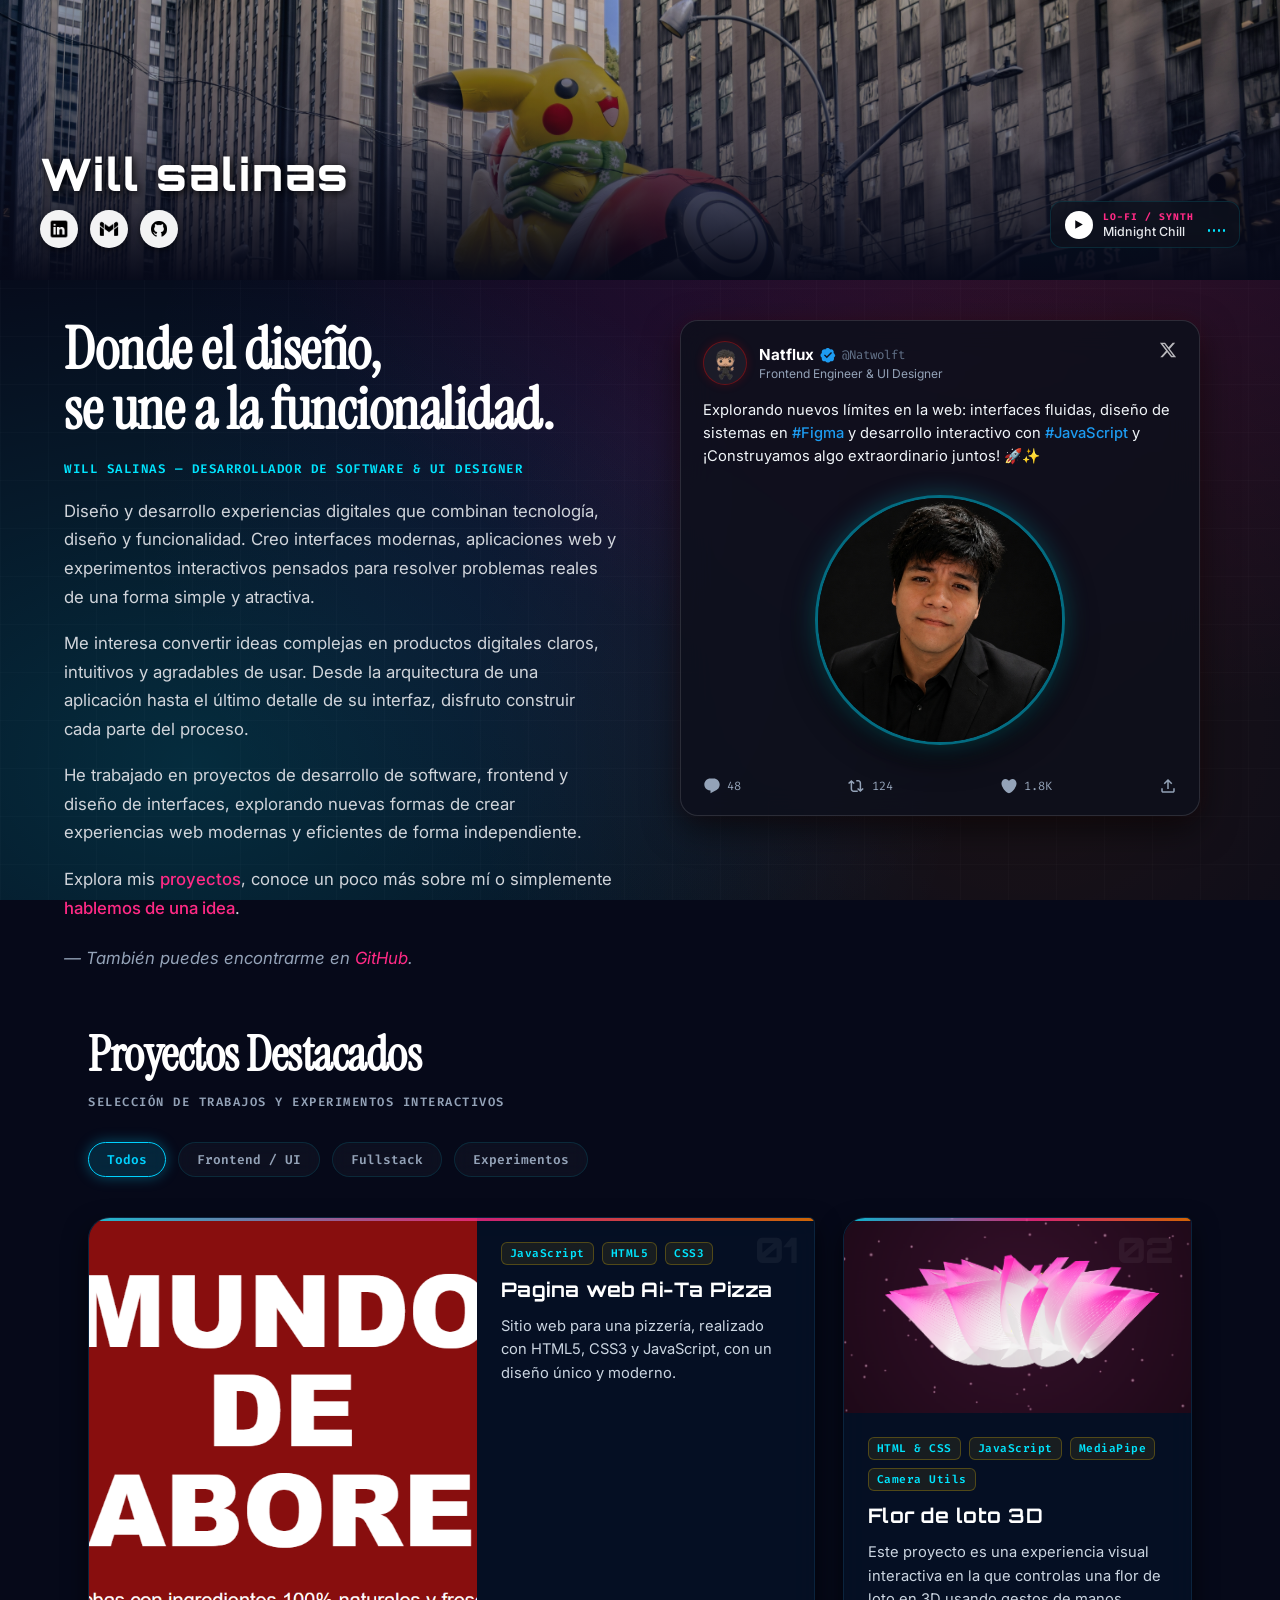
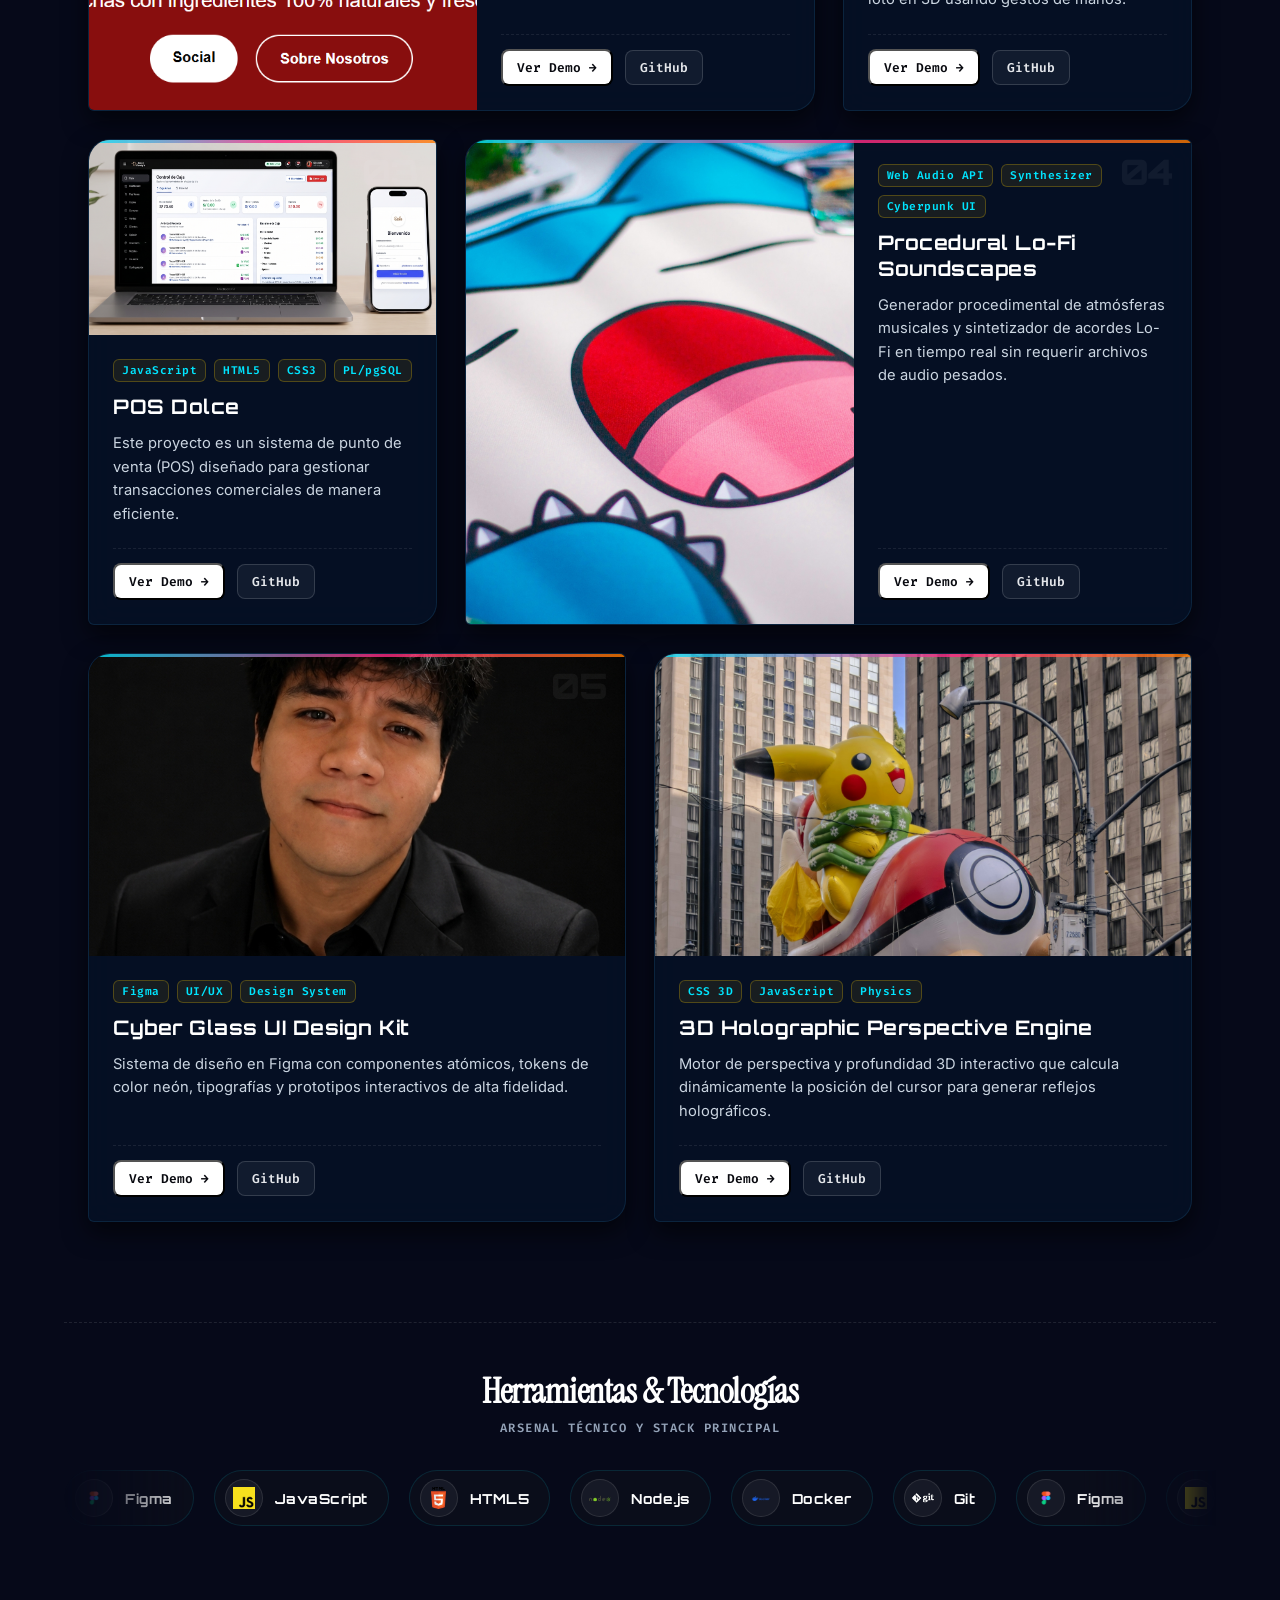
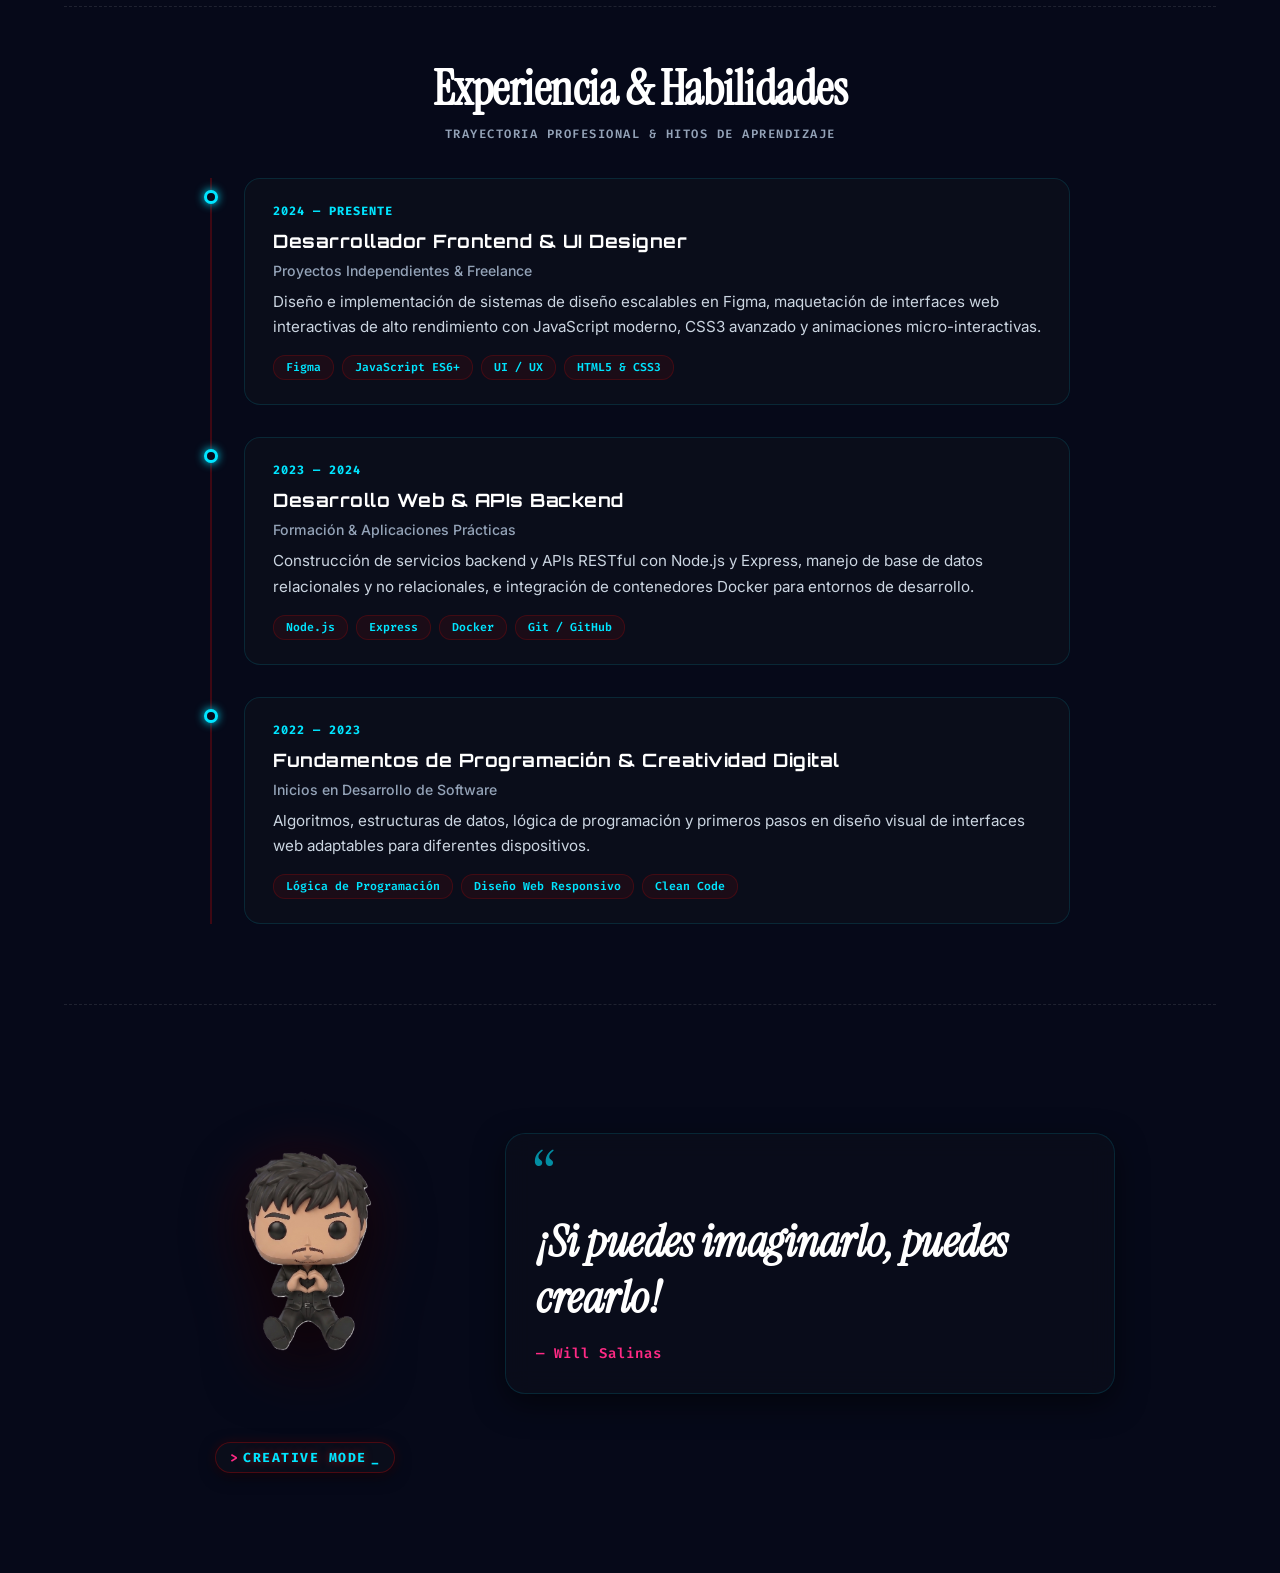
==== index.html @ 195e1874 "feat: make tweet photo circular and set static Miami style neon sunset background" ====
<!DOCTYPE html>
<html lang="es">
<head>
  <meta charset="UTF-8">
  <meta name="viewport" content="width=device-width, initial-scale=1.0">
  <title>Portafolio</title>
  <link rel="icon" href="image/icono.png">
  <link rel="preconnect" href="https://fonts.googleapis.com">
  <link rel="preconnect" href="https://fonts.gstatic.com" crossorigin>
  <link href="https://fonts.googleapis.com/css2?family=Fira+Code:wght@400;600;700&family=Instrument+Serif:ital@0;1&family=Inter:wght@300;400;500;600;700&family=Orbitron:wght@600;800;900&display=swap" rel="stylesheet">
  <link rel="stylesheet" href="css/index.css">
  <link rel="stylesheet" href="css/proyectos.css">
</head>
<body>

<!-- Banner del Canal -->
<header class="channel-banner">
  <!-- Contenido del Banner: Título/Redes a la izquierda y Reproductor a la derecha -->
  <div class="banner-content">
    
    <!-- Lado Izquierdo: Título y Botones de Redes -->
    <div class="banner-left">
      <h1 class="brand-title">Will salinas</h1>
      
      <div class="banner-socials">
        <!-- LinkedIn -->
        <a href="https://www.linkedin.com/in/will-salinas-sanch%C3%A9z-1b3892430/" target="_blank" rel="noopener noreferrer" class="social-icon-btn" title="LinkedIn">
          <img src="image/in.png" alt="LinkedIn" class="social-img-icon">
        </a>

        <!-- Gmail -->
        <a href="mailto:salinassanchezwill@gmail.com" class="social-icon-btn" title="Enviar Correo">
          <img src="image/gmail.png" alt="Gmail" class="social-img-icon">
        </a>

        <!-- GitHub -->
        <a href="https://github.com/willwolfs" target="_blank" rel="noopener noreferrer" class="social-icon-btn" title="GitHub">
          <img src="image/github.png" alt="GitHub" class="social-img-icon">
        </a>
      </div>
    </div>

    <!-- Lado Derecho: Reproductor Lo-Fi Minimalista en la esquina -->
    <div class="banner-right">
      <div class="lofi-player-widget" id="lofiWidget">
        <div class="player-main">
          <button class="player-play-btn" id="lofiPlayBtn" title="Reproducir / Pausar">
            <svg id="playIcon" viewBox="0 0 24 24" width="13" height="13" fill="currentColor">
              <polygon points="6,4 20,12 6,20"></polygon>
            </svg>
            <svg id="pauseIcon" viewBox="0 0 24 24" width="13" height="13" fill="currentColor" style="display:none;">
              <rect x="5" y="4" width="4" height="16"></rect>
              <rect x="15" y="4" width="4" height="16"></rect>
            </svg>
          </button>
          <div class="player-info">
            <span class="track-tag">LO-FI / SYNTH</span>
            <span class="track-title" id="trackTitle">Midnight Chill</span>
          </div>
          <div class="sound-equalizer" id="equalizer">
            <span class="bar"></span>
            <span class="bar"></span>
            <span class="bar"></span>
            <span class="bar"></span>
          </div>
        </div>
        <audio id="lofiAudio" preload="none" src="https://stream.zeno.fm/f3wvbbqmdg8uv"></audio>
      </div>
    </div>

  </div>
</header>


<!-- Contenedor Principal -->
<main class="about-container">

  <!-- Sección de Presentación Principal (2 Columnas: Descripción a la Izquierda, Tarjeta X a la Derecha) -->
  <section class="hero-split-section">
    
    <!-- Columna Izquierda: Título Editorial & Descripción -->
    <div class="hero-desc-col">
      <!-- Título Principal & Subtítulo -->
      <h2 class="hero-heading">Donde el diseño,<br>se une a la funcionalidad.</h2>
      <p class="hero-subtag">WILL SALINAS — DESARROLLADOR DE SOFTWARE & UI DESIGNER</p>

      <!-- Párrafos descriptivos -->
      <div class="about-text">
        <p>
          Diseño y desarrollo experiencias digitales que combinan tecnología, diseño y funcionalidad. Creo interfaces modernas, aplicaciones web y experimentos interactivos pensados para resolver problemas reales de una forma simple y atractiva.
        </p>

        <p>
          Me interesa convertir ideas complejas en productos digitales claros, intuitivos y agradables de usar. Desde la arquitectura de una aplicación hasta el último detalle de su interfaz, disfruto construir cada parte del proceso.
        </p>

        <p>
          He trabajado en proyectos de desarrollo de software, frontend y diseño de interfaces, explorando nuevas formas de crear experiencias web modernas y eficientes de forma independiente.
        </p>

        <p>
          Explora mis <a href="#proyectos" class="highlight-link">proyectos</a>, conoce un poco más sobre mí o simplemente <a href="mailto:salinassanchezwill@gmail.com" class="highlight-link">hablemos de una idea</a>.
        </p>

        <p class="social-prompt">
          — También puedes encontrarme en <a href="https://github.com/willwolfs" target="_blank" rel="noopener noreferrer" class="italic-link">GitHub</a>.
        </p>
      </div>
    </div>

    <!-- Columna Derecha: Tarjeta de Publicación estilo X (Twitter) con Foto -->
    <div class="hero-tweet-col">
      <article class="tweet-card">
        <!-- Cabecera del Tweet (Avatar Funko, Nombre, @User, Insignia, Logo X) -->
        <div class="tweet-header">
          <div class="tweet-author-info">
            <img src="image/funko1.png" alt="Will Salinas" class="tweet-avatar">
            <div class="tweet-names">
              <div class="tweet-name-row">
                <strong class="tweet-author-name">Natflux</strong>
                <!-- Insignia Verificada -->
                <svg class="verified-badge" viewBox="0 0 24 24" width="16" height="16" fill="currentColor">
                  <path d="M22.5 12.5c0-1.58-.875-2.95-2.148-3.6.154-.435.238-.905.238-1.4 0-2.21-1.79-4-4-4-.495 0-.965.084-1.4.238C14.55 2.475 13.18 1.6 11.6 1.6c-1.58 0-2.95.875-3.6 2.148-.435-.154-.905-.238-1.4-.238-2.21 0-4 1.79-4 4 0 .495.084.965.238 1.4C1.575 9.55.7 10.92.7 12.5c0 1.58.875 2.95 2.148 3.6-.154.435-.238.905-.238 1.4 0 2.21 1.79 4 4 4 .495 0 .965-.084 1.4-.238 1.05 1.273 2.42 2.148 4 2.148 1.58 0 2.95-.875 3.6-2.148.435.154.905.238 1.4.238 2.21 0 4-1.79 4-4 0-.495-.084-.965-.238-1.4 1.273-1.05 2.148-2.42 2.148-4zm-12.28 4.28l-4.242-4.242 1.414-1.414 2.828 2.828 6.364-6.364 1.414 1.414-7.778 7.778z"/>
                </svg>
                <span class="tweet-handle">@Natwolft</span>
              </div>
              <span class="tweet-bio-sub">Frontend Engineer &amp; UI Designer</span>
            </div>
          </div>
          
          <!-- Icono X -->
          <div class="x-logo-badge" title="Publicación de X">
            <svg viewBox="0 0 24 24" width="18" height="18" fill="currentColor">
              <path d="M18.244 2.25h3.308l-7.227 8.26 8.502 11.24H16.17l-5.214-6.817L4.99 21.75H1.68l7.73-8.835L1.254 2.25H8.08l4.713 6.231zm-1.161 17.52h1.833L7.084 4.126H5.117z"/>
            </svg>
          </div>
        </div>

        <!-- Texto del Post / Tweet -->
        <div class="tweet-content">
          <p class="tweet-text">
            Explorando nuevos límites en la web: interfaces fluidas, diseño de sistemas en <a href="https://x.com/figma" class="tweet-tag">#Figma</a> y desarrollo interactivo con <a href="https://x.com/JavaScriptDaily" class="tweet-tag">#JavaScript</a> y  ¡Construyamos algo extraordinario juntos! 🚀✨
          </p>
        </div>

        <!-- Imagen Rectangular del Post -->
        <div class="tweet-media-wrapper">
          <img src="image/Gemini_Generated_Image_t98cxut98cxut98c.jpeg" alt="Will Salinas Post" class="tweet-rectangular-img">
        </div>

        <!-- Barra de Interacciones (Stats estilo X) -->
        <div class="tweet-actions">
          <!-- Reply -->
          <div class="tweet-action-item">
            <svg viewBox="0 0 24 24" width="18" height="18" fill="currentColor"><path d="M1.751 10c0-4.42 3.584-8 8.005-8h4.366c4.49 0 8.129 3.64 8.129 8.13 0 2.96-1.607 5.68-4.196 7.11l-8.054 4.46v-3.69h-.245C5.344 18 1.751 14.42 1.751 10z"/></svg>
            <span>48</span>
          </div>
          <!-- Retweet / Repost -->
          <div class="tweet-action-item retweet">
            <svg viewBox="0 0 24 24" width="18" height="18" fill="currentColor"><path d="M4.5 3.88l4.432 4.14-1.364 1.46L5.5 7.55V16c0 1.1.896 2 2 2H13v2H7.5c-2.209 0-4-1.79-4-4V7.55L1.432 9.48.068 8.02 4.5 3.88zM16.5 20.12l-4.432-4.14 1.364-1.46 2.068 1.93V8c0-1.1-.896-2-2-2H11V4h2.5c2.209 0 4 1.79 4 4v8.45l2.068-1.93 1.364 1.46-4.432 4.14z"/></svg>
            <span>124</span>
          </div>
          <!-- Like -->
          <div class="tweet-action-item like">
            <svg viewBox="0 0 24 24" width="18" height="18" fill="currentColor"><path d="M12 21.638h-.014C9.403 21.59 1.95 14.856 1.95 8.478c0-3.064 2.525-5.754 5.403-5.754 2.29 0 3.83 1.58 4.646 2.73.814-1.15 2.354-2.73 4.645-2.73 2.88 0 5.404 2.69 5.404 5.755 0 6.376-7.454 13.11-10.037 13.157H12z"/></svg>
            <span>1.8K</span>
          </div>
          <!-- Share / Enlace -->
          <a href="https://github.com/willwolfs" target="_blank" rel="noopener noreferrer" class="tweet-action-item" title="Ver perfil">
            <svg viewBox="0 0 24 24" width="18" height="18" fill="currentColor"><path d="M12 2.59l5.7 5.7-1.41 1.42L13 6.41V16h-2V6.41L7.71 9.71 6.3 8.29 12 2.59zM21 15l-.02 3.51c0 1.38-1.12 2.49-2.5 2.49H5.5C4.11 21 3 19.88 3 18.5V15h2v3.5c0 .28.22.5.5.5h12.98c.28 0 .5-.22.5-.5L19 15h2z"/></svg>
          </a>
        </div>
      </article>
    </div>
  </section>

  <!-- Sección de Proyectos Destacados -->
  <section class="projects-section" id="proyectos">
    <div class="projects-header-block">
      <h3 class="section-title">Proyectos Destacados</h3>
      <p class="section-subtag">SELECCIÓN DE TRABAJOS Y EXPERIMENTOS INTERACTIVOS</p>
    </div>
    
    <!-- Filtros de Proyectos -->
    <div class="projects-filter">
      <button class="filter-btn active" data-filter="all">Todos</button>
      <button class="filter-btn" data-filter="frontend">Frontend / UI</button>
      <button class="filter-btn" data-filter="fullstack">Fullstack</button>
      <button class="filter-btn" data-filter="experimentos">Experimentos</button>
    </div>

    <!-- Grid de Proyectos -->
    <div class="projects-grid">
      
      <!-- Tarjeta Proyecto 1 (Hero Bento) -->
      <article class="project-card bento-hero" data-category="frontend">
        <span class="racing-dorsal">01</span>
        <div class="project-thumb-wrap">
          <img src="image/Pagina.png" alt="Ai-Ta Pizza Web" class="project-thumb">
        </div>
        <div class="project-details">
          <div class="project-tags">
            <span class="tech-tag">JavaScript</span>
            <span class="tech-tag">HTML5</span>
            <span class="tech-tag">CSS3</span>
          </div>
          <h3 class="project-title">Pagina web Ai-Ta Pizza</h3>
          <p class="project-description">
            Sitio web para una pizzería, realizado con HTML5, CSS3 y JavaScript, con un diseño único y moderno.
          </p>
          <div class="project-actions">
            <button class="project-btn project-btn-primary open-demo-btn" 
              data-title="Pagina web Ai-Ta Pizza"
              data-tags="JavaScript, HTML5, CSS3"
              data-desc="Sitio web para una pizzería, realizado con HTML5, CSS3 y JavaScript, con un diseño único y moderno."
              data-features="Diseño único y moderno.|Video de la temática.|Acceso a delivery y menú interactivo."
              data-video=""
              data-github="https://github.com/willwolfs/AitaPizza-Web">
              Ver Demo &rarr;
            </button>
            <a href="https://github.com/willwolfs/AitaPizza-Web" target="_blank" rel="noopener noreferrer" class="project-btn project-btn-secondary">GitHub</a>
          </div>
        </div>
      </article>

      <!-- Tarjeta Proyecto 2 (Bento Vertical) -->
      <article class="project-card bento-tall" data-category="frontend">
        <span class="racing-dorsal">02</span>
        <div class="project-thumb-wrap">
          <img src="image/flor.png" alt="Flor de loto 3D" class="project-thumb">
        </div>
        <div class="project-details">
          <div class="project-tags">
            <span class="tech-tag">HTML &amp; CSS</span>
            <span class="tech-tag">JavaScript</span>
            <span class="tech-tag">MediaPipe</span>
            <span class="tech-tag">Camera Utils</span>
          </div>
          <h3 class="project-title">Flor de loto 3D</h3>
          <p class="project-description">
            Este proyecto es una experiencia visual interactiva en la que controlas una flor de loto en 3D usando gestos de manos.
          </p>
          <div class="project-actions">
            <button class="project-btn project-btn-primary open-demo-btn"
              data-title="Flor de loto 3D"
              data-tags="HTML, CSS, JavaScript, MediaPipe, Camera Utils"
              data-desc="Este proyecto es una experiencia visual interactiva en la que controlas una flor de loto en 3D usando gestos de manos."
              data-features="Experimenta la interacción con el entorno de forma natural.|Observa cómo la tecnología se fusiona con la naturaleza.|Descubre una experiencia relajante y meditativa."
              data-video=""
              data-github="https://github.com/willwolfs/flor.loto">
              Ver Demo &rarr;
            </button>
            <a href="https://github.com/willwolfs/flor.loto" target="_blank" rel="noopener noreferrer" class="project-btn project-btn-secondary">GitHub</a>
          </div>
        </div>
      </article>

      <!-- Tarjeta Proyecto 3 (Bento Vertical) -->
      <article class="project-card bento-tall" data-category="fullstack">
        <span class="racing-dorsal">03</span>
        <div class="project-thumb-wrap">
          <img src="image/app.jpeg" alt="POS Dolce" class="project-thumb">
        </div>
        <div class="project-details">
          <div class="project-tags">
            <span class="tech-tag">JavaScript</span>
            <span class="tech-tag">HTML5</span>
            <span class="tech-tag">CSS3</span>
            <span class="tech-tag">PL/pgSQL</span>
          </div>
          <h3 class="project-title">POS Dolce</h3>
          <p class="project-description">
            Este proyecto es un sistema de punto de venta (POS) diseñado para gestionar transacciones comerciales de manera eficiente.
          </p>
          <div class="project-actions">
            <button class="project-btn project-btn-primary open-demo-btn"
              data-title="POS Dolce"
              data-tags="JavaScript, HTML5, CSS3, PL/pgSQL"
              data-desc="Este proyecto es un sistema de punto de venta (POS) diseñado para gestionar transacciones comerciales de manera eficiente."
              data-features="Interfaz intuitiva para la gestión de ventas.|Diseño moderno y minimalista.|Sistema de inventario integrado."
              data-video=""
              data-github="https://github.com/willwolfs/Dolce">
              Ver Demo &rarr;
            </button>
            <a href="https://github.com/willwolfs/Dolce" target="_blank" rel="noopener noreferrer" class="project-btn project-btn-secondary">GitHub</a>
          </div>
        </div>
      </article>

      <!-- Tarjeta Proyecto 4 (Hero Bento Widescreen) -->
      <article class="project-card bento-hero" data-category="experimentos">
        <span class="racing-dorsal">04</span>
        <div class="project-thumb-wrap">
          <img src="image/snorlax.jpg" alt="Procedural Lo-Fi Soundscapes" class="project-thumb">
        </div>
        <div class="project-details">
          <div class="project-tags">
            <span class="tech-tag">Web Audio API</span>
            <span class="tech-tag">Synthesizer</span>
            <span class="tech-tag">Cyberpunk UI</span>
          </div>
          <h3 class="project-title">Procedural Lo-Fi Soundscapes</h3>
          <p class="project-description">
            Generador procedimental de atmósferas musicales y sintetizador de acordes Lo-Fi en tiempo real sin requerir archivos de audio pesados.
          </p>
          <div class="project-actions">
            <button class="project-btn project-btn-primary open-demo-btn"
              data-title="Procedural Lo-Fi Soundscapes"
              data-tags="Web Audio API, DSP, Oscillator Nodes"
              data-desc="Motor de síntesis sonora que genera progresiones armónicas de jazz y acordes Lo-Fi directamente en el hilo de audio del navegador. Aplica filtros pasa-bajas cálidos y reverberación por convolución matemática."
              data-features="Generación matemática de frecuencias sonoras en tiempo real|Ecualizador visual sincronizado por audio|Cero consumo de ancho de banda y latencia ultra baja"
              data-video="https://assets.mixkit.co/videos/preview/mixkit-dj-adjusting-the-sound-at-a-party-41716-large.mp4"
              data-github="https://github.com/willwolfs">
              Ver Demo &rarr;
            </button>
            <a href="https://github.com/willwolfs" target="_blank" rel="noopener noreferrer" class="project-btn project-btn-secondary">GitHub</a>
          </div>
        </div>
      </article>

      <!-- Tarjeta Proyecto 5 (Bento Mediano) -->
      <article class="project-card bento-medium" data-category="frontend">
        <span class="racing-dorsal">05</span>
        <div class="project-thumb-wrap">
          <img src="image/Gemini_Generated_Image_t98cxut98cxut98c.jpeg" alt="Cyber Glass UI Design Kit" class="project-thumb">
        </div>
        <div class="project-details">
          <div class="project-tags">
            <span class="tech-tag">Figma</span>
            <span class="tech-tag">UI/UX</span>
            <span class="tech-tag">Design System</span>
          </div>
          <h3 class="project-title">Cyber Glass UI Design Kit</h3>
          <p class="project-description">
            Sistema de diseño en Figma con componentes atómicos, tokens de color neón, tipografías y prototipos interactivos de alta fidelidad.
          </p>
          <div class="project-actions">
            <button class="project-btn project-btn-primary open-demo-btn"
              data-title="Cyber Glass UI Design Kit"
              data-tags="Figma, Auto-Layout 5.0, Design Tokens"
              data-desc="Kit de diseño UI/UX completo construido con auto-layout avanzado, variantes de componentes y tokens semánticos sincronizados con código CSS. Diseñado para acelerar la creación de aplicaciones web con estética futurista."
              data-features="Más de 80 componentes configurables con variantes|Guía de estilos completa con tipografía y paleta cromática|Prototipos navegables listos para pruebas de usabilidad"
              data-video="https://assets.mixkit.co/videos/preview/mixkit-creative-team-working-on-a-digital-project-41714-large.mp4"
              data-github="https://github.com/willwolfs">
              Ver Demo &rarr;
            </button>
            <a href="https://github.com/willwolfs" target="_blank" rel="noopener noreferrer" class="project-btn project-btn-secondary">GitHub</a>
          </div>
        </div>
      </article>

      <!-- Tarjeta Proyecto 6 (Bento Mediano) -->
      <article class="project-card bento-medium" data-category="experimentos">
        <span class="racing-dorsal">06</span>
        <div class="project-thumb-wrap">
          <img src="image/pika2.jpg" alt="3D Holographic Perspective Engine" class="project-thumb">
        </div>
        <div class="project-details">
          <div class="project-tags">
            <span class="tech-tag">CSS 3D</span>
            <span class="tech-tag">JavaScript</span>
            <span class="tech-tag">Physics</span>
          </div>
          <h3 class="project-title">3D Holographic Perspective Engine</h3>
          <p class="project-description">
            Motor de perspectiva y profundidad 3D interactivo que calcula dinámicamente la posición del cursor para generar reflejos holográficos.
          </p>
          <div class="project-actions">
            <button class="project-btn project-btn-primary open-demo-btn"
              data-title="3D Holographic Perspective Engine"
              data-tags="CSS 3D Transforms, Pointer Events, Glare Physics"
              data-desc="Experimento de física visual que transforma tarjetas planas en objetos tridimensionales interactivos. Calcula ángulos de inclinación (pitch y roll) y desplaza reflejos dinámicos con aceleración por GPU."
              data-features="Cálculo matemático de vectores de inclinación en tiempo real|Capas holográficas con gradientes y aberración cromática|Soporte multi-dispositivo y acelerómetro en móviles"
              data-video="https://assets.mixkit.co/videos/preview/mixkit-hand-typing-on-a-laptop-keyboard-41315-large.mp4"
              data-github="https://github.com/willwolfs">
              Ver Demo &rarr;
            </button>
            <a href="https://github.com/willwolfs" target="_blank" rel="noopener noreferrer" class="project-btn project-btn-secondary">GitHub</a>
          </div>
        </div>
      </article>

    </div>
  </section>

  <!-- Sección de Herramientas / Carrusel Tira Continua (Infinite Marquee) -->
  <section class="tools-section">
    <div class="tools-header">
      <h3 class="tools-title">Herramientas &amp; Tecnologías</h3>
      <p class="tools-subtag">ARSENAL TÉCNICO Y STACK PRINCIPAL</p>
    </div>

    <!-- Contenedor Marquee Infinito -->
    <div class="marquee-wrapper">
      <div class="marquee-track">
        <!-- Grupo 1 -->
        <div class="marquee-group">
          <!-- Figma -->
          <div class="marquee-item" style="--glow-color: #f24e1e;">
            <div class="tool-icon">
              <img src="image/figma-logo-0.webp" alt="Figma" class="tool-img">
            </div>
            <span class="tool-name">Figma</span>
          </div>

          <!-- JavaScript -->
          <div class="marquee-item" style="--glow-color: #f7df1e;">
            <div class="tool-icon">
              <img src="image/img_javascript_480.webp" alt="JavaScript" class="tool-img">
            </div>
            <span class="tool-name">JavaScript</span>
          </div>

          <!-- HTML5 -->
          <div class="marquee-item" style="--glow-color: #e34f26;">
            <div class="tool-icon">
              <img src="image/html-5.webp" alt="HTML5" class="tool-img">
            </div>
            <span class="tool-name">HTML5</span>
          </div>

          <!-- Node.js -->
          <div class="marquee-item" style="--glow-color: #68a063;">
            <div class="tool-icon">
              <img src="image/node-js-736399_640.webp" alt="Node.js" class="tool-img">
            </div>
            <span class="tool-name">Node.js</span>
          </div>

          <!-- Docker -->
          <div class="marquee-item" style="--glow-color: #2496ed;">
            <div class="tool-icon">
              <img src="image/docker-6.webp" alt="Docker" class="tool-img">
            </div>
            <span class="tool-name">Docker</span>
          </div>

          <!-- Git / GitHub -->
          <div class="marquee-item" style="--glow-color: #f05032;">
            <div class="tool-icon">
              <img src="image/git.webp" alt="Git" class="tool-img">
            </div>
            <span class="tool-name">Git</span>
          </div>
        </div>

        <!-- Grupo 2 (Duplicado para efecto de ciclo infinito sin cortes) -->
        <div class="marquee-group" aria-hidden="true">
          <!-- Figma -->
          <div class="marquee-item" style="--glow-color: #f24e1e;">
            <div class="tool-icon">
              <img src="image/figma-logo-0.webp" alt="Figma" class="tool-img">
            </div>
            <span class="tool-name">Figma</span>
          </div>

          <!-- JavaScript -->
          <div class="marquee-item" style="--glow-color: #f7df1e;">
            <div class="tool-icon">
              <img src="image/img_javascript_480.webp" alt="JavaScript" class="tool-img">
            </div>
            <span class="tool-name">JavaScript</span>
          </div>

          <!-- HTML5 -->
          <div class="marquee-item" style="--glow-color: #e34f26;">
            <div class="tool-icon">
              <img src="image/html-5.webp" alt="HTML5" class="tool-img">
            </div>
            <span class="tool-name">HTML5</span>
          </div>

          <!-- Node.js -->
          <div class="marquee-item" style="--glow-color: #68a063;">
            <div class="tool-icon">
              <img src="image/node-js-736399_640.webp" alt="Node.js" class="tool-img">
            </div>
            <span class="tool-name">Node.js</span>
          </div>

          <!-- Docker -->
          <div class="marquee-item" style="--glow-color: #2496ed;">
            <div class="tool-icon">
              <img src="image/docker-6.webp" alt="Docker" class="tool-img">
            </div>
            <span class="tool-name">Docker</span>
          </div>

          <!-- Git / GitHub -->
          <div class="marquee-item" style="--glow-color: #f05032;">
            <div class="tool-icon">
              <img src="image/git.webp" alt="Git" class="tool-img">
            </div>
            <span class="tool-name">Git</span>
          </div>
        </div>
      </div>
    </div>
  </section>

  <!-- Sección 3: Línea de Tiempo de Experiencias & Habilidades -->
  <section class="timeline-section">
    <div class="timeline-header">
      <h3 class="section-title">Experiencia & Habilidades</h3>
      <p class="section-subtag">TRAYECTORIA PROFESIONAL & HITOS DE APRENDIZAJE</p>
    </div>

    <div class="timeline-container">
      <!-- Hito 1 -->
      <div class="timeline-item">
        <div class="timeline-dot"></div>
        <div class="timeline-content">
          <div class="timeline-date">2024 — PRESENTE</div>
          <h4 class="timeline-role">Desarrollador Frontend &amp; UI Designer</h4>
          <span class="timeline-company">Proyectos Independientes &amp; Freelance</span>
          <p class="timeline-desc">
            Diseño e implementación de sistemas de diseño escalables en Figma, maquetación de interfaces web interactivas de alto rendimiento con JavaScript moderno, CSS3 avanzado y animaciones micro-interactivas.
          </p>
          <div class="timeline-skills">
            <span class="skill-pill">Figma</span>
            <span class="skill-pill">JavaScript ES6+</span>
            <span class="skill-pill">UI / UX</span>
            <span class="skill-pill">HTML5 & CSS3</span>
          </div>
        </div>
      </div>

      <!-- Hito 2 -->
      <div class="timeline-item">
        <div class="timeline-dot"></div>
        <div class="timeline-content">
          <div class="timeline-date">2023 — 2024</div>
          <h4 class="timeline-role">Desarrollo Web &amp; APIs Backend</h4>
          <span class="timeline-company">Formación &amp; Aplicaciones Prácticas</span>
          <p class="timeline-desc">
            Construcción de servicios backend y APIs RESTful con Node.js y Express, manejo de base de datos relacionales y no relacionales, e integración de contenedores Docker para entornos de desarrollo.
          </p>
          <div class="timeline-skills">
            <span class="skill-pill">Node.js</span>
            <span class="skill-pill">Express</span>
            <span class="skill-pill">Docker</span>
            <span class="skill-pill">Git / GitHub</span>
          </div>
        </div>
      </div>

      <!-- Hito 3 -->
      <div class="timeline-item">
        <div class="timeline-dot"></div>
        <div class="timeline-content">
          <div class="timeline-date">2022 — 2023</div>
          <h4 class="timeline-role">Fundamentos de Programación &amp; Creatividad Digital</h4>
          <span class="timeline-company">Inicios en Desarrollo de Software</span>
          <p class="timeline-desc">
            Algoritmos, estructuras de datos, lógica de programación y primeros pasos en diseño visual de interfaces web adaptables para diferentes dispositivos.
          </p>
          <div class="timeline-skills">
            <span class="skill-pill">Lógica de Programación</span>
            <span class="skill-pill">Diseño Web Responsivo</span>
            <span class="skill-pill">Clean Code</span>
          </div>
        </div>
      </div>
    </div>
  </section>

  <!-- Sección 4: Funko Showcase & Frase Inspiradora -->
  <section class="funko-quote-section">
    <div class="funko-quote-container">
      
      <!-- Funko Interactivo con cambio automático de pose -->
      <div class="raw-image-showcase funko-container" id="funkoWrapper">
        <img src="image/funko2.png" alt="Funko Will" class="raw-image funko-img" id="funkoImg" data-pose="2">
        <div class="funko-dynamic-msg">
          <span class="typing-prefix">&gt; </span>
          <span class="typing-text">CREATIVE MODE</span>
          <span class="typing-cursor">_</span>
        </div>
      </div>

      <!-- Frase Destacada -->
      <div class="quote-content">
        <span class="quote-icon">“</span>
        <blockquote class="quote-phrase">
          ¡Si puedes imaginarlo, puedes crearlo!
        </blockquote>
        <p class="quote-author">— Will Salinas</p>
      </div>

    </div>
  </section>

</main>

  <!-- Modal de Video Demostración (2 Columnas: Descripción a la Izquierda, Video a la Derecha) -->
  <div class="demo-modal-overlay" id="demoModal" aria-hidden="true">
    <div class="demo-modal-window">
      <!-- Botón de Cerrar Modal -->
      <button class="modal-close-btn" id="closeModalBtn" title="Cerrar ventana">&times;</button>

      <div class="demo-modal-grid">
        <!-- Columna Izquierda: Información del Proyecto -->
        <div class="demo-info-col">
          <div class="demo-modal-badge">
            <span class="demo-dot"></span>
            <span>DEMOSTRACIÓN EN VIVO</span>
          </div>

          <h3 class="demo-modal-title" id="modalProjectTitle">Título del Proyecto</h3>
          
          <div class="demo-tags-wrap" id="modalProjectTags">
            <!-- Tags inyectados dinámicamente -->
          </div>

          <div class="demo-desc-block">
            <h4 class="demo-block-title">Descripción</h4>
            <p class="demo-modal-desc" id="modalProjectDesc">
              Descripción del proyecto...
            </p>
          </div>

          <div class="demo-features-block">
            <h4 class="demo-block-title">Aspectos Destacados</h4>
            <ul class="demo-features-list" id="modalProjectFeatures">
              <!-- Lista inyectada dinámicamente -->
            </ul>
          </div>

          <div class="demo-modal-actions">
            <a href="#" target="_blank" rel="noopener noreferrer" class="project-btn project-btn-primary" id="modalGithubBtn">
              Ver en GitHub &rarr;
            </a>
          </div>
        </div>

        <!-- Columna Derecha: Reproductor de Video del Demo -->
        <div class="demo-video-col">
          <div class="video-container-wrap">
            <video id="modalVideoPlayer" class="demo-video-player" controls playsinline loop preload="metadata">
              <source src="" type="video/mp4" id="modalVideoSource">
              Tu navegador no soporta la reproducción de video.
            </video>
            <div class="video-frame-glow"></div>
          </div>
        </div>
      </div>
    </div>
  </div>

  <script src="script.js"></script>
</body>
</html>
---- css/index.css ----
:root {
  --bg-color: #060919;
  --panel-bg: rgba(9, 16, 36, 0.8);
  --miami-cyan: #00e5ff;
  --miami-pink: #ff2a85;
  --miami-purple: #8a2be2;
  --miami-sunset: #ff7b00;
  --cyan-neon: #00e5ff;
  --accent-red: #ff2a85;
  --accent-cyan: #00e5ff;
  --ferrari-yellow: #00e5ff;
  --racing-red: #ff2a85;
  --racing-red-glow: rgba(255, 42, 133, 0.35);
  --text-main: #f0f6fc;
  --text-muted: #94a3b8;
  --border-subtle: rgba(0, 229, 255, 0.12);
}

* {
  margin: 0;
  padding: 0;
  box-sizing: border-box;
}

html {
  scroll-behavior: smooth;
}

body {
  background-color: #060919;
  background-image: 
    radial-gradient(ellipse at 85% 10%, rgba(255, 42, 133, 0.18) 0%, transparent 55%),
    radial-gradient(ellipse at 15% 85%, rgba(0, 229, 255, 0.16) 0%, transparent 50%),
    radial-gradient(circle at 50% 50%, rgba(138, 43, 226, 0.08) 0%, transparent 65%),
    radial-gradient(circle at 80% 80%, rgba(255, 123, 0, 0.09) 0%, transparent 45%),
    linear-gradient(rgba(255, 255, 255, 0.015) 1px, transparent 1px),
    linear-gradient(90deg, rgba(255, 255, 255, 0.015) 1px, transparent 1px);
  background-size: 100% 100%, 100% 100%, 100% 100%, 100% 100%, 48px 48px, 48px 48px;
  background-attachment: fixed;
  color: var(--text-main);
  font-family: 'Fira Code', monospace;
  min-height: 100vh;
  overflow-x: hidden;
}

/* --- Banner Superior --- */
.channel-banner {
  background-image: 
    linear-gradient(to bottom, rgba(6, 9, 25, 0.2) 0%, rgba(12, 16, 40, 0.5) 50%, rgba(6, 9, 25, 0.98) 100%),
    url('../image/pika2.jpg');
  background-size: cover;
  background-position: center;
  background-repeat: no-repeat;
  min-height: 280px;
  display: flex;
  flex-direction: column;
  justify-content: flex-end;
  padding: 24px 24px 32px;
  position: relative;
  z-index: 1;
}

.banner-top-row {
  width: 100%;
  display: flex;
  justify-content: center;
  align-items: center;
}

.banner-content {
  width: 100%;
  max-width: 1200px;
  margin: 0 auto;
  display: flex;
  justify-content: space-between;
  align-items: flex-end;
  gap: 20px;
}

.banner-left {
  display: flex;
  flex-direction: column;
  gap: 8px;
}

.brand-title {
  font-family: 'Orbitron', sans-serif;
  font-size: 2.8rem;
  font-weight: 800;
  letter-spacing: 2px;
  color: #ffffff;
  text-shadow: 2px 2px 8px rgba(0, 0, 0, 0.9);
  margin: 0;
}

/* Modificadores de Banner Centrado para páginas secundarias */
.banner-centered-middle {
  display: flex;
  flex-direction: column;
  align-items: center;
  justify-content: center;
  text-align: center;
  margin: auto;
  padding: 30px 0 10px;
}

.banner-center-title {
  display: flex;
  flex-direction: column;
  align-items: center;
  gap: 10px;
}

.brand-title-center {
  font-size: clamp(2.6rem, 5vw, 3.8rem);
  letter-spacing: 4px;
}

.banner-bottom-row {
  width: 100%;
  max-width: 1200px;
  margin: 0 auto;
  display: flex;
  justify-content: flex-end;
  align-items: flex-end;
}

/* Redes Sociales */
.banner-socials {
  display: flex;
  align-items: center;
  gap: 12px;
}

.social-icon-btn {
  display: inline-flex;
  align-items: center;
  justify-content: center;
  width: 38px;
  height: 38px;
  border-radius: 50%;
  background: rgba(255, 255, 255, 0.95);
  border: 1px solid rgba(255, 255, 255, 0.2);
  backdrop-filter: blur(8px);
  transition: all 0.2s ease;
  box-shadow: 0 2px 6px rgba(0, 0, 0, 0.5);
  text-decoration: none;
}

.social-img-icon {
  width: 20px;
  height: 20px;
  object-fit: contain;
  display: block;
}

.social-icon-btn:hover {
  background: #ffffff;
  border-color: #ffffff;
  transform: translateY(-2px);
  box-shadow: 0 0 12px rgba(255, 255, 255, 0.4);
}

/* --- Reproductor Lo-Fi Minimalista (Esquina Derecha del Banner) --- */
.banner-right {
  display: flex;
  align-items: flex-end;
}

.lofi-player-widget {
  background: rgba(13, 16, 28, 0.75);
  border: 1px solid var(--border-subtle);
  border-radius: 12px;
  padding: 8px 14px;
  backdrop-filter: blur(10px);
  transition: all 0.25s ease;
}

.lofi-player-widget:hover {
  background: rgba(13, 16, 28, 0.9);
  border-color: rgba(225, 6, 0, 0.35);
  box-shadow: 0 4px 16px rgba(0, 0, 0, 0.4);
}

.player-main {
  display: flex;
  align-items: center;
  gap: 10px;
}

.player-play-btn {
  width: 28px;
  height: 28px;
  border-radius: 50%;
  background: #ffffff;
  border: none;
  color: #08090f;
  display: flex;
  align-items: center;
  justify-content: center;
  cursor: pointer;
  flex-shrink: 0;
  transition: all 0.2s ease;
}

.player-play-btn:hover {
  background: var(--cyan-neon);
  box-shadow: 0 0 10px var(--cyan-neon);
  transform: scale(1.05);
}

.player-info {
  display: flex;
  flex-direction: column;
  gap: 1px;
}

.track-tag {
  font-family: 'Fira Code', monospace;
  font-size: 0.6rem;
  font-weight: 700;
  letter-spacing: 1px;
  color: var(--accent-red);
}

.track-title {
  font-family: 'Inter', sans-serif;
  font-size: 0.78rem;
  font-weight: 500;
  color: #e5e7eb;
  white-space: nowrap;
}

/* Ecualizador Animado */
.sound-equalizer {
  display: flex;
  align-items: flex-end;
  gap: 2.5px;
  height: 14px;
  margin-left: 4px;
}

.sound-equalizer .bar {
  width: 2.5px;
  background: var(--cyan-neon);
  border-radius: 2px;
  height: 3px;
  transition: height 0.2s ease;
}

.lofi-player-widget.playing .sound-equalizer .bar {
  animation: equalizerBounce 1s ease-in-out infinite alternate;
}

.lofi-player-widget.playing .sound-equalizer .bar:nth-child(1) { animation-delay: 0.1s; }
.lofi-player-widget.playing .sound-equalizer .bar:nth-child(2) { animation-delay: 0.35s; }
.lofi-player-widget.playing .sound-equalizer .bar:nth-child(3) { animation-delay: 0.2s; }
.lofi-player-widget.playing .sound-equalizer .bar:nth-child(4) { animation-delay: 0.45s; }

@keyframes equalizerBounce {
  0% { height: 3px; }
  50% { height: 14px; }
  100% { height: 6px; }
}

/* --- NavegaciÃ³n de 4 Burbujas dentro del Banner --- */
.banner-center-nav {
  display: flex;
  justify-content: center;
  align-items: center;
  margin: 0 auto;
}

.bubble-nav {
  display: flex;
  align-items: center;
  justify-content: center;
  gap: 12px;
  flex-wrap: wrap;
  background: transparent;
  border: none;
  box-shadow: none;
  backdrop-filter: none;
  padding: 0;
}

.bubble-btn {
  display: inline-flex;
  align-items: center;
  justify-content: center;
  background: rgba(13, 16, 28, 0.75);
  border: 1px solid rgba(255, 255, 255, 0.18);
  color: #d1d5db;
  font-family: 'Fira Code', monospace;
  font-size: 0.85rem;
  font-weight: 600;
  padding: 9px 20px;
  border-radius: 30px;
  text-decoration: none;
  cursor: pointer;
  backdrop-filter: blur(12px);
  -webkit-backdrop-filter: blur(12px);
  box-shadow: 0 4px 15px rgba(0, 0, 0, 0.5);
  transition: all 0.25s ease;
  white-space: nowrap;
  letter-spacing: 0.5px;
}

.bubble-btn:hover {
  color: #ffffff;
  background: rgba(13, 16, 28, 0.95);
  border-color: rgba(225, 6, 0, 0.5);
  box-shadow: 0 6px 20px rgba(0, 0, 0, 0.7), 0 0 14px rgba(225, 6, 0, 0.25);
  transform: translateY(-2px);
}

.bubble-btn.active {
  background: rgba(225, 6, 0, 0.15);
  color: #ffffff;
  border-color: var(--cyan-neon);
  box-shadow: 0 0 16px rgba(225, 6, 0, 0.4), inset 0 0 10px rgba(225, 6, 0, 0.15);
  text-shadow: 0 0 8px rgba(225, 6, 0, 0.6);
}

/* --- SecciÃ³n de PresentaciÃ³n Principal (2 Columnas: DescripciÃ³n Izquierda, Tarjeta X Derecha) --- */
.hero-split-section {
  display: grid;
  grid-template-columns: 1fr 1fr;
  gap: 48px;
  align-items: start;
  width: 100%;
  margin: 10px 0 50px;
}

/* Columna Izquierda: DescripciÃ³n & Editorial */
.hero-desc-col {
  display: flex;
  flex-direction: column;
  gap: 20px;
}

.hello-badge {
  display: inline-flex;
  align-items: center;
  gap: 8px;
  background: rgba(13, 16, 28, 0.85);
  border: 1px solid rgba(225, 6, 0, 0.4);
  padding: 6px 16px;
  border-radius: 30px;
  font-family: 'Fira Code', monospace;
  font-size: 0.82rem;
  font-weight: 700;
  color: var(--cyan-neon);
  box-shadow: 0 0 16px rgba(225, 6, 0, 0.25);
  backdrop-filter: blur(10px);
  align-self: flex-start;
}

.hello-dot {
  width: 8px;
  height: 8px;
  border-radius: 50%;
  background: var(--cyan-neon);
  box-shadow: 0 0 8px var(--cyan-neon);
}

.typing-cursor {
  color: var(--cyan-neon);
  animation: blinkCursor 0.8s infinite;
}

@keyframes blinkCursor {
  0%, 100% { opacity: 1; }
  50% { opacity: 0; }
}

.hero-heading {
  font-family: 'Instrument Serif', Georgia, serif;
  font-size: clamp(2.8rem, 4.5vw, 4.2rem);
  font-weight: 700;
  line-height: 1.05;
  color: #ffffff;
  letter-spacing: -0.5px;
}

.hero-subtag {
  font-family: 'Fira Code', monospace;
  font-size: 0.78rem;
  font-weight: 600;
  letter-spacing: 1.5px;
  color: var(--ferrari-yellow);
  text-transform: uppercase;
}

.about-text {
  font-family: 'Inter', -apple-system, BlinkMacSystemFont, sans-serif;
  font-size: 1.05rem;
  line-height: 1.7;
  color: #d1d5db;
  display: flex;
  flex-direction: column;
  gap: 18px;
}

.highlight-link {
  color: var(--accent-red);
  text-decoration: none;
  font-weight: 500;
  transition: all 0.2s ease;
}

.highlight-link:hover {
  color: #ff6b8b;
  text-decoration: underline;
  text-underline-offset: 4px;
}

.quote-highlight {
  color: var(--accent-red);
}

.social-prompt {
  font-style: italic;
  color: #94a3b8;
  margin-top: 4px;
}

.italic-link {
  color: var(--accent-red);
  font-style: italic;
  text-decoration: none;
}

.italic-link:hover {
  text-decoration: underline;
}

/* Columna Derecha: Tarjeta Estilo PublicaciÃ³n de X (Twitter) */
.hero-tweet-col {
  display: flex;
  justify-content: center;
  position: relative; /* EstÃ¡tico en su posiciÃ³n */
}

.tweet-card {
  width: 100%;
  max-width: 520px;
  background: rgba(13, 16, 28, 0.85);
  border: 1px solid rgba(255, 255, 255, 0.12);
  border-radius: 18px;
  padding: 20px 22px;
  backdrop-filter: blur(16px);
  -webkit-backdrop-filter: blur(16px);
  box-shadow: 0 12px 35px rgba(0, 0, 0, 0.6), 0 0 20px rgba(225, 6, 0, 0.08);
  display: flex;
  flex-direction: column;
  gap: 14px;
  transition: all 0.3s ease;
}

.tweet-card:hover {
  border-color: rgba(225, 6, 0, 0.35);
  box-shadow: 0 16px 45px rgba(0, 0, 0, 0.75), 0 0 25px rgba(225, 6, 0, 0.18);
  transform: translateY(-3px);
}

/* Cabecera del Tweet */
.tweet-header {
  display: flex;
  justify-content: space-between;
  align-items: flex-start;
}

.tweet-author-info {
  display: flex;
  align-items: center;
  gap: 12px;
}

.tweet-avatar {
  width: 44px;
  height: 44px;
  border-radius: 50%;
  object-fit: cover;
  background: rgba(255, 255, 255, 0.05);
  border: 1.5px solid rgba(225, 6, 0, 0.4);
  box-shadow: 0 0 10px rgba(225, 6, 0, 0.2);
}

.tweet-names {
  display: flex;
  flex-direction: column;
  gap: 2px;
}

.tweet-name-row {
  display: flex;
  align-items: center;
  gap: 6px;
}

.tweet-author-name {
  font-family: 'Inter', sans-serif;
  font-size: 0.95rem;
  font-weight: 700;
  color: #ffffff;
}

.verified-badge {
  color: #1d9bf0;
  flex-shrink: 0;
}

.tweet-handle {
  font-family: 'Fira Code', monospace;
  font-size: 0.78rem;
  color: #64748b;
}

.tweet-bio-sub {
  font-family: 'Inter', sans-serif;
  font-size: 0.75rem;
  color: #94a3b8;
}

.x-logo-badge {
  color: #ffffff;
  opacity: 0.7;
  transition: opacity 0.2s ease, transform 0.2s ease;
}

.tweet-card:hover .x-logo-badge {
  opacity: 1;
  transform: scale(1.1);
}

/* Texto del Post */
.tweet-content {
  font-family: 'Inter', sans-serif;
  font-size: 0.92rem;
  line-height: 1.55;
  color: #f1f5f9;
}

.tweet-tag {
  color: #1d9bf0;
  text-decoration: none;
  font-weight: 500;
  transition: all 0.2s ease;
}

.tweet-tag:hover {
  text-decoration: underline;
  color: #00ba7c;
}

/* Imagen Circular (Estilo Retrato Miami) */
.tweet-media-wrapper {
  width: 250px;
  height: 250px;
  margin: 14px auto;
  border-radius: 50%;
  overflow: hidden;
  border: 3px solid rgba(0, 229, 255, 0.45);
  box-shadow: 0 0 25px rgba(0, 229, 255, 0.25), 0 12px 30px rgba(0, 0, 0, 0.7);
  background: #060919;
  display: flex;
  align-items: center;
  justify-content: center;
  transition: all 0.35s ease;
}

.tweet-card:hover .tweet-media-wrapper {
  border-color: #ff2a85;
  box-shadow: 0 0 30px rgba(255, 42, 133, 0.4), 0 14px 35px rgba(0, 0, 0, 0.8);
  transform: scale(1.02);
}

.tweet-rectangular-img {
  width: 100%;
  height: 100%;
  object-fit: cover;
  display: block;
  transition: transform 0.35s ease;
}

.tweet-card:hover .tweet-rectangular-img {
  transform: scale(1.06);
}

/* Botones de Interacciones / Acciones */
.tweet-actions {
  display: flex;
  justify-content: space-between;
  align-items: center;
  padding-top: 4px;
  color: #94a3b8;
}

.tweet-action-item {
  display: flex;
  align-items: center;
  gap: 6px;
  font-family: 'Fira Code', monospace;
  font-size: 0.75rem;
  color: #94a3b8;
  cursor: pointer;
  text-decoration: none;
  transition: all 0.2s ease;
}

.tweet-action-item:hover {
  color: #1d9bf0;
}

.tweet-action-item.retweet:hover {
  color: #00ba7c;
}

.tweet-action-item.like:hover {
  color: #f91880;
}

/* Contenedor Inferior */
.about-container {
  position: relative;
  z-index: 1;
  max-width: 1200px;
  margin: 40px auto 80px;
  padding: 0 24px;
}

/* --- SecciÃ³n de Herramientas / Carrusel Infinito (Marquee) --- */
.tools-section {
  margin-top: 60px;
  padding-top: 45px;
  border-top: 1px dashed rgba(255, 255, 255, 0.1);
  display: flex;
  flex-direction: column;
  gap: 24px;
  width: 100%;
}

.tools-header {
  display: flex;
  flex-direction: column;
  gap: 6px;
  text-align: center;
  align-items: center;
}

.tools-title {
  font-family: 'Instrument Serif', Georgia, serif;
  font-size: 2.2rem;
  font-weight: 700;
  color: #ffffff;
  letter-spacing: -0.5px;
}

.tools-subtag {
  font-family: 'Fira Code', monospace;
  font-size: 0.76rem;
  font-weight: 600;
  letter-spacing: 1.5px;
  color: var(--text-muted);
  text-transform: uppercase;
}

/* Envoltorio del Marquee con MÃ¡scara de Desvanecimiento en los Bordes */
.marquee-wrapper {
  position: relative;
  width: 100%;
  overflow: hidden;
  padding: 10px 0;
  mask-image: linear-gradient(to right, transparent 0%, black 12%, black 88%, transparent 100%);
  -webkit-mask-image: linear-gradient(to right, transparent 0%, black 12%, black 88%, transparent 100%);
}

.marquee-track {
  display: flex;
  width: max-content;
  gap: 20px;
  animation: marqueeScroll 22s linear infinite;
}

.marquee-wrapper:hover .marquee-track {
  animation-play-state: paused; /* Pausar al pasar el mouse */
}

.marquee-group {
  display: flex;
  align-items: center;
  gap: 20px;
  flex-shrink: 0;
}

/* Cada Item de Herramienta en la Tira */
.marquee-item {
  background: rgba(13, 16, 28, 0.7);
  border: 1px solid var(--border-subtle);
  border-radius: 30px;
  padding: 8px 20px 8px 10px;
  display: flex;
  align-items: center;
  gap: 12px;
  backdrop-filter: blur(10px);
  -webkit-backdrop-filter: blur(10px);
  transition: all 0.25s ease;
  user-select: none;
}

.marquee-item:hover {
  background: rgba(13, 16, 28, 0.95);
  border-color: var(--glow-color, var(--cyan-neon));
  transform: translateY(-2px) scale(1.04);
  box-shadow: 0 6px 20px rgba(0, 0, 0, 0.6), 0 0 16px var(--glow-color, rgba(225, 6, 0, 0.3));
}

.tool-icon {
  width: 38px;
  height: 38px;
  border-radius: 50%;
  background: rgba(255, 255, 255, 0.05);
  border: 1px solid rgba(255, 255, 255, 0.1);
  display: flex;
  align-items: center;
  justify-content: center;
  flex-shrink: 0;
  padding: 7px;
}

.tool-img {
  width: 100%;
  height: 100%;
  object-fit: contain;
  display: block;
}

.tool-name {
  font-family: 'Orbitron', sans-serif;
  font-size: 0.86rem;
  font-weight: 700;
  color: #ffffff;
  letter-spacing: 0.5px;
  white-space: nowrap;
}

/* AnimaciÃ³n de Desplazamiento Infinito Continuo */
@keyframes marqueeScroll {
  from {
    transform: translateX(0);
  }
  to {
    transform: translateX(calc(-50% - 10px));
  }
}

/* --- SecciÃ³n 3: LÃ­nea de Tiempo de Experiencias & Habilidades --- */
.timeline-section {
  margin-top: 70px;
  padding-top: 50px;
  border-top: 1px dashed rgba(255, 255, 255, 0.1);
  display: flex;
  flex-direction: column;
  gap: 36px;
  width: 100%;
}

.timeline-header {
  display: flex;
  flex-direction: column;
  gap: 6px;
  text-align: center;
  align-items: center;
}

.section-title {
  font-family: 'Instrument Serif', Georgia, serif;
  font-size: clamp(2.2rem, 4vw, 3rem);
  font-weight: 700;
  color: #ffffff;
  letter-spacing: -0.5px;
}

.section-subtag {
  font-family: 'Fira Code', monospace;
  font-size: 0.76rem;
  font-weight: 600;
  letter-spacing: 1.5px;
  color: var(--text-muted);
  text-transform: uppercase;
}

.timeline-container {
  position: relative;
  max-width: 860px;
  margin: 0 auto;
  padding-left: 32px;
  display: flex;
  flex-direction: column;
  gap: 32px;
  border-left: 2px solid rgba(225, 6, 0, 0.25);
}

.timeline-item {
  position: relative;
}

.timeline-dot {
  position: absolute;
  left: -40px;
  top: 12px;
  width: 14px;
  height: 14px;
  border-radius: 50%;
  background: var(--bg-color);
  border: 3px solid var(--cyan-neon);
  box-shadow: 0 0 10px var(--cyan-neon);
  transition: all 0.3s ease;
}

.timeline-item:hover .timeline-dot {
  background: var(--cyan-neon);
  transform: scale(1.3);
  box-shadow: 0 0 16px var(--cyan-neon);
}

.timeline-content {
  background: rgba(13, 16, 28, 0.7);
  border: 1px solid var(--border-subtle);
  border-radius: 16px;
  padding: 24px 28px;
  backdrop-filter: blur(10px);
  -webkit-backdrop-filter: blur(10px);
  display: flex;
  flex-direction: column;
  gap: 10px;
  transition: all 0.3s ease;
}

.timeline-item:hover .timeline-content {
  background: rgba(13, 16, 28, 0.9);
  border-color: rgba(225, 6, 0, 0.35);
  box-shadow: 0 10px 30px rgba(0, 0, 0, 0.5), 0 0 16px rgba(225, 6, 0, 0.1);
  transform: translateX(4px);
}

.timeline-date {
  font-family: 'Fira Code', monospace;
  font-size: 0.75rem;
  font-weight: 700;
  color: var(--ferrari-yellow);
  letter-spacing: 1px;
}

.timeline-role {
  font-family: 'Orbitron', sans-serif;
  font-size: 1.15rem;
  font-weight: 700;
  color: #ffffff;
  letter-spacing: 0.5px;
}

.timeline-company {
  font-family: 'Inter', sans-serif;
  font-size: 0.88rem;
  color: #94a3b8;
  font-weight: 500;
}

.timeline-desc {
  font-family: 'Inter', sans-serif;
  font-size: 0.95rem;
  line-height: 1.65;
  color: #cbd5e1;
}

.timeline-skills {
  display: flex;
  flex-wrap: wrap;
  gap: 8px;
  margin-top: 6px;
}

.skill-pill {
  font-family: 'Fira Code', monospace;
  font-size: 0.72rem;
  font-weight: 600;
  color: var(--cyan-neon);
  background: rgba(225, 6, 0, 0.08);
  border: 1px solid rgba(225, 6, 0, 0.2);
  padding: 4px 12px;
  border-radius: 12px;
  transition: all 0.2s ease;
}

.skill-pill:hover {
  background: rgba(225, 6, 0, 0.2);
  border-color: var(--cyan-neon);
  box-shadow: 0 0 10px rgba(225, 6, 0, 0.3);
}

/* --- SecciÃ³n 4: Funko Showcase & Frase Inspiradora --- */
.funko-quote-section {
  margin-top: 80px;
  padding: 50px 0 20px;
  border-top: 1px dashed rgba(255, 255, 255, 0.1);
  width: 100%;
}

.funko-quote-container {
  display: flex;
  align-items: center;
  justify-content: center;
  gap: 60px;
  max-width: 950px;
  margin: 0 auto;
  flex-wrap: wrap;
}

/* Funko Wrapper */
.raw-image-showcase.funko-container {
  position: relative;
  background: transparent;
  border: none;
  border-radius: 0;
  padding: 0;
  display: flex;
  flex-direction: column;
  align-items: center;
  justify-content: center;
  cursor: pointer;
  box-shadow: none;
  backdrop-filter: none;
  transition: all 0.3s ease;
  user-select: none;
}

.funko-img {
  display: block;
  max-width: 280px;
  width: 100%;
  height: auto;
  object-fit: contain;
  filter: drop-shadow(0 20px 30px rgba(0, 0, 0, 0.8)) drop-shadow(0 0 25px rgba(225, 6, 0, 0.15));
  transition: transform 0.25s cubic-bezier(0.34, 1.56, 0.64, 1), filter 0.3s ease;
}

.funko-container:hover .funko-img {
  filter: drop-shadow(0 25px 35px rgba(0, 0, 0, 0.9)) drop-shadow(0 0 35px rgba(225, 6, 0, 0.35));
  transform: translateY(-4px);
}

.funko-container:active .funko-img {
  transform: scale(0.94);
}

.funko-pop {
  animation: funkoPopAnim 0.35s cubic-bezier(0.34, 1.56, 0.64, 1);
}

@keyframes funkoPopAnim {
  0% { transform: scale(0.85); opacity: 0.7; }
  50% { transform: scale(1.06); opacity: 1; }
  100% { transform: scale(1); opacity: 1; }
}

.funko-dynamic-msg {
  display: inline-flex;
  align-items: center;
  gap: 4px;
  background: rgba(13, 16, 28, 0.7);
  border: 1px solid rgba(225, 6, 0, 0.3);
  padding: 6px 14px;
  border-radius: 20px;
  margin-top: 14px;
  font-family: 'Fira Code', monospace;
  font-size: 0.82rem;
  font-weight: 700;
  color: #ffffff;
  letter-spacing: 1.5px;
  box-shadow: 0 4px 15px rgba(0, 0, 0, 0.5), 0 0 12px rgba(225, 6, 0, 0.15);
  backdrop-filter: blur(8px);
  transition: all 0.25s ease;
}

.funko-container:hover .funko-dynamic-msg {
  border-color: var(--cyan-neon);
  box-shadow: 0 4px 20px rgba(225, 6, 0, 0.35);
  transform: scale(1.04);
}

.typing-prefix {
  color: var(--accent-red);
}

.typing-text {
  color: var(--cyan-neon);
  text-shadow: 0 0 8px rgba(225, 6, 0, 0.6);
}

.typing-cursor {
  color: var(--cyan-neon);
  animation: blinkCursor 0.8s infinite;
}

/* Frase Inspiradora */
.quote-content {
  flex: 1;
  min-width: 280px;
  display: flex;
  flex-direction: column;
  gap: 14px;
  position: relative;
  padding: 30px;
  background: rgba(13, 16, 28, 0.6);
  border: 1px solid var(--border-subtle);
  border-radius: 20px;
  backdrop-filter: blur(12px);
  -webkit-backdrop-filter: blur(12px);
  box-shadow: 0 10px 30px rgba(0, 0, 0, 0.5);
  transition: all 0.3s ease;
}

.quote-content:hover {
  border-color: rgba(225, 6, 0, 0.3);
  box-shadow: 0 14px 40px rgba(0, 0, 0, 0.65), 0 0 20px rgba(225, 6, 0, 0.12);
}

.quote-icon {
  font-family: 'Instrument Serif', Georgia, serif;
  font-size: 4.5rem;
  line-height: 0.5;
  color: var(--cyan-neon);
  opacity: 0.6;
}

.quote-phrase {
  font-family: 'Instrument Serif', Georgia, serif;
  font-size: clamp(2rem, 3.5vw, 2.8rem);
  font-weight: 700;
  font-style: italic;
  line-height: 1.25;
  color: #ffffff;
  letter-spacing: -0.5px;
  margin: 0;
}

.quote-author {
  font-family: 'Fira Code', monospace;
  font-size: 0.88rem;
  font-weight: 600;
  color: var(--accent-red);
  letter-spacing: 1px;
  margin-top: 4px;
}

/* Responsive */
@media (max-width: 960px) {
  .hero-split-section {
    grid-template-columns: 1fr;
    gap: 36px;
  }

  .hero-tweet-col {
    position: static;
  }
}

@media (max-width: 900px) {
  .banner-content {
    flex-direction: column;
    align-items: flex-start;
  }
}

@media (max-width: 768px) {
  .channel-banner {
    min-height: 240px;
    padding: 24px 16px;
  }

  .brand-title {
    font-size: 2rem;
  }

  .about-container {
    margin: 36px auto 50px;
    padding: 0 16px;
  }

  .hero-heading {
    font-size: 2.4rem;
  }

  .about-text {
    font-size: 1rem;
    line-height: 1.65;
  }
}
---- css/proyectos.css ----
/* ===================================================
   ESTILOS ESPECÃFICOS PARA LA PÃGINA DE PROYECTOS
   (Minimalista, Glassmorphism & Cyberpunk Elegante)
   =================================================== */

/* Imagen de fondo personalizada para el Banner de Proyectos */
.channel-banner.banner-proyectos {
  background-image: 
    linear-gradient(to bottom, rgba(0, 0, 0, 0.25) 0%, rgba(0, 0, 0, 0.5) 50%, rgba(8, 9, 15, 0.95) 100%),
    url('../image/snorlax.jpg');
  background-size: cover;
  background-position: center;
  background-repeat: no-repeat;
}

/* Encabezado de la SecciÃ³n de Proyectos en Index */
.projects-header-block {
  margin-bottom: 32px;
  display: flex;
  flex-direction: column;
  gap: 8px;
}

/* Contenedor Principal de Proyectos */
.projects-section {
  max-width: 1200px;
  margin: 50px auto 100px;
  padding: 0 24px;
  position: relative;
  z-index: 1;
}

/* Filtros de CategorÃ­as Minimalistas */
.projects-filter {
  display: flex;
  align-items: center;
  gap: 12px;
  margin-bottom: 40px;
  flex-wrap: wrap;
}

.filter-btn {
  background: rgba(255, 255, 255, 0.03);
  border: 1px solid var(--border-subtle);
  color: var(--text-muted);
  font-family: 'Fira Code', monospace;
  font-size: 0.8rem;
  font-weight: 600;
  padding: 8px 18px;
  border-radius: 20px;
  cursor: pointer;
  transition: all 0.2s ease;
  backdrop-filter: blur(8px);
}

.filter-btn:hover {
  color: #ffffff;
  border-color: rgba(0, 210, 255, 0.45);
  transform: translateY(-2px);
}

.filter-btn.active {
  background: rgba(0, 210, 255, 0.15);
  color: #00d2ff;
  border-color: #00d2ff;
  box-shadow: 0 0 14px rgba(0, 210, 255, 0.35);
}

/* Grid de Tarjetas Bento Asimétrico */
.projects-grid {
  display: grid;
  grid-template-columns: repeat(12, 1fr);
  gap: 28px;
}

/* Tarjeta de Proyecto Aerodinámica (Estilo Ocean Bento) */
.project-card {
  background: rgba(6, 18, 38, 0.82);
  border: 1px solid rgba(56, 189, 248, 0.12);
  border-radius: 22px 6px 22px 6px; /* Corte asimétrico aerodinámico */
  overflow: hidden;
  display: flex;
  flex-direction: column;
  backdrop-filter: blur(14px);
  -webkit-backdrop-filter: blur(14px);
  transition: all 0.35s cubic-bezier(0.16, 1, 0.3, 1);
  position: relative;
  box-shadow: 0 10px 25px rgba(0, 0, 0, 0.6);
}

/* Franja superior estilo Miami (Cyan a Pink / Magenta a Sunset Orange) */
.project-card::before {
  content: '';
  position: absolute;
  top: 0;
  left: 0;
  width: 100%;
  height: 3px;
  background: linear-gradient(90deg, #00e5ff 0%, #ff2a85 55%, #ff7b00 100%);
  opacity: 0.8;
  transition: all 0.3s ease;
  z-index: 3;
}

.project-card:hover {
  border-color: rgba(255, 42, 133, 0.45);
  transform: translateY(-6px);
  box-shadow: 0 18px 40px rgba(0, 0, 0, 0.8), 0 0 25px rgba(255, 42, 133, 0.2);
}

.project-card:hover::before {
  opacity: 1;
  height: 3.5px;
  background: linear-gradient(90deg, #00e5ff 0%, #ff2a85 45%, #ff7b00 90%);
}

/* Dorsal de Carrera de Telemetría (01, 02, etc.) */
.racing-dorsal {
  position: absolute;
  top: 14px;
  right: 18px;
  font-family: 'Orbitron', sans-serif;
  font-size: 2.2rem;
  font-weight: 900;
  color: rgba(255, 255, 255, 0.05);
  letter-spacing: -1px;
  pointer-events: none;
  transition: all 0.3s ease;
  z-index: 2;
  user-select: none;
  line-height: 1;
}

.project-card:hover .racing-dorsal {
  color: rgba(255, 42, 133, 0.28);
  transform: scale(1.08) translateY(-2px);
}

/* Clases de Disposición Bento Asimétrica */
.bento-hero {
  grid-column: span 8;
  display: grid;
  grid-template-columns: 1.15fr 1fr;
  align-items: stretch;
}

.bento-tall {
  grid-column: span 4;
}

.bento-medium {
  grid-column: span 6;
}

/* Contenedor de Imagen de Portada */
.project-thumb-wrap {
  position: relative;
  width: 100%;
  overflow: hidden;
  background: #0d0f16;
}

.bento-hero .project-thumb-wrap {
  padding-top: 0;
  height: 100%;
  min-height: 280px;
}

.bento-tall .project-thumb-wrap,
.bento-medium .project-thumb-wrap {
  padding-top: 56.25%; /* Ratio 16:9 */
}

.project-thumb {
  width: 100%;
  height: 100%;
  object-fit: cover;
  transition: transform 0.4s ease;
  display: block;
}

.bento-tall .project-thumb,
.bento-medium .project-thumb {
  position: absolute;
  top: 0;
  left: 0;
}

.project-card:hover .project-thumb {
  transform: scale(1.04);
}

/* Detalles del Proyecto */
.project-details {
  padding: 24px;
  display: flex;
  flex-direction: column;
  flex-grow: 1;
  gap: 12px;
  justify-content: space-between;
}

.project-tags {
  display: flex;
  flex-wrap: wrap;
  gap: 8px;
}

.tech-tag {
  font-family: 'Fira Code', monospace;
  font-size: 0.7rem;
  font-weight: 600;
  color: var(--ferrari-yellow);
  background: rgba(255, 204, 0, 0.08);
  border: 1px solid rgba(255, 204, 0, 0.25);
  padding: 3px 8px;
  border-radius: 6px;
  letter-spacing: 0.5px;
}

.project-title {
  font-family: 'Orbitron', sans-serif;
  font-size: 1.25rem;
  font-weight: 700;
  color: #ffffff;
  letter-spacing: 0.5px;
  line-height: 1.3;
}

.project-description {
  font-family: 'Inter', sans-serif;
  font-size: 0.92rem;
  line-height: 1.6;
  color: #cbd5e1;
  flex-grow: 1;
}

/* Enlaces y Botones de la Tarjeta */
.project-actions {
  display: flex;
  align-items: center;
  gap: 12px;
  margin-top: 10px;
  padding-top: 14px;
  border-top: 1px dashed rgba(255, 255, 255, 0.08);
}

.project-btn {
  display: inline-flex;
  align-items: center;
  gap: 6px;
  font-family: 'Fira Code', monospace;
  font-size: 0.8rem;
  font-weight: 600;
  padding: 8px 14px;
  border-radius: 8px;
  text-decoration: none;
  transition: all 0.2s ease;
}

.project-btn-primary {
  background: #ffffff;
  color: #08090f;
}

.project-btn-primary:hover {
  background: var(--cyan-neon);
  box-shadow: 0 0 12px var(--cyan-neon);
}

.project-btn-secondary {
  background: rgba(255, 255, 255, 0.05);
  color: #e5e7eb;
  border: 1px solid rgba(255, 255, 255, 0.15);
}

.project-btn-secondary:hover {
  background: rgba(255, 255, 255, 0.12);
  border-color: rgba(255, 255, 255, 0.3);
  color: #ffffff;
}

/* Responsive */
@media (max-width: 960px) {
  .projects-grid {
    grid-template-columns: 1fr;
    gap: 24px;
  }

  .bento-hero,
  .bento-tall,
  .bento-medium {
    grid-column: span 1;
    display: flex;
    flex-direction: column;
  }

  .bento-hero .project-thumb-wrap {
    min-height: auto;
    padding-top: 56.25%;
  }

  .bento-hero .project-thumb {
    position: absolute;
    top: 0;
    left: 0;
  }

  .projects-section {
    margin: 36px auto 60px;
    padding: 0 16px;
  }
}

/* ===================================================
   MODAL DE VIDEO DEMOSTRACIÃ“N (2 COLUMNAS)
   =================================================== */
.demo-modal-overlay {
  position: fixed;
  top: 0;
  left: 0;
  width: 100vw;
  height: 100vh;
  background: rgba(4, 6, 12, 0.85);
  backdrop-filter: blur(12px);
  -webkit-backdrop-filter: blur(12px);
  z-index: 999;
  display: flex;
  align-items: center;
  justify-content: center;
  padding: 20px;
  opacity: 0;
  visibility: hidden;
  transition: all 0.3s cubic-bezier(0.16, 1, 0.3, 1);
}

.demo-modal-overlay.active {
  opacity: 1;
  visibility: visible;
}

.demo-modal-window {
  background: rgba(13, 16, 28, 0.95);
  border: 1px solid rgba(225, 6, 0, 0.35);
  border-radius: 20px;
  max-width: 1050px;
  width: 100%;
  max-height: 90vh;
  overflow-y: auto;
  position: relative;
  box-shadow: 0 25px 60px rgba(0, 0, 0, 0.9), 0 0 35px rgba(225, 6, 0, 0.15);
  transform: scale(0.92) translateY(20px);
  transition: all 0.35s cubic-bezier(0.16, 1, 0.3, 1);
  padding: 36px 32px;
}

.demo-modal-overlay.active .demo-modal-window {
  transform: scale(1) translateY(0);
}

/* BotÃ³n de Cerrar Modal */
.modal-close-btn {
  position: absolute;
  top: 18px;
  right: 22px;
  background: rgba(255, 255, 255, 0.06);
  border: 1px solid rgba(255, 255, 255, 0.15);
  color: #ffffff;
  font-size: 1.6rem;
  width: 38px;
  height: 38px;
  border-radius: 50%;
  cursor: pointer;
  display: flex;
  align-items: center;
  justify-content: center;
  transition: all 0.2s ease;
  z-index: 10;
  line-height: 1;
}

.modal-close-btn:hover {
  background: var(--accent-red);
  border-color: var(--accent-red);
  box-shadow: 0 0 14px var(--accent-red);
  transform: rotate(90deg);
}

/* Grid de 2 Columnas del Modal */
.demo-modal-grid {
  display: grid;
  grid-template-columns: 1fr 1.25fr;
  gap: 36px;
  align-items: center;
}

/* Columna Izquierda: InformaciÃ³n */
.demo-info-col {
  display: flex;
  flex-direction: column;
  gap: 18px;
}

.demo-modal-badge {
  display: inline-flex;
  align-items: center;
  gap: 8px;
  background: rgba(225, 6, 0, 0.08);
  border: 1px solid rgba(225, 6, 0, 0.3);
  padding: 4px 12px;
  border-radius: 20px;
  font-family: 'Fira Code', monospace;
  font-size: 0.72rem;
  font-weight: 700;
  color: var(--cyan-neon);
  letter-spacing: 1px;
  align-self: flex-start;
}

.demo-dot {
  width: 7px;
  height: 7px;
  border-radius: 50%;
  background: var(--cyan-neon);
  box-shadow: 0 0 8px var(--cyan-neon);
  animation: pulseDot 1.5s infinite;
}

@keyframes pulseDot {
  0%, 100% { opacity: 1; transform: scale(1); }
  50% { opacity: 0.4; transform: scale(0.8); }
}

.demo-modal-title {
  font-family: 'Orbitron', sans-serif;
  font-size: clamp(1.4rem, 2.5vw, 1.8rem);
  font-weight: 700;
  color: #ffffff;
  letter-spacing: 0.5px;
  line-height: 1.2;
}

.demo-tags-wrap {
  display: flex;
  flex-wrap: wrap;
  gap: 8px;
}

.demo-desc-block,
.demo-features-block {
  display: flex;
  flex-direction: column;
  gap: 8px;
}

.demo-block-title {
  font-family: 'Fira Code', monospace;
  font-size: 0.75rem;
  font-weight: 700;
  color: var(--accent-red);
  letter-spacing: 1px;
  text-transform: uppercase;
}

.demo-modal-desc {
  font-family: 'Inter', sans-serif;
  font-size: 0.95rem;
  line-height: 1.65;
  color: #cbd5e1;
}

.demo-features-list {
  list-style: none;
  display: flex;
  flex-direction: column;
  gap: 6px;
}

.demo-features-list li {
  font-family: 'Inter', sans-serif;
  font-size: 0.88rem;
  color: #94a3b8;
  display: flex;
  align-items: center;
  gap: 8px;
}

.demo-features-list li::before {
  content: "â–¹";
  color: var(--cyan-neon);
  font-size: 1rem;
}

.demo-modal-actions {
  margin-top: 8px;
}

/* Columna Derecha: Reproductor de Video */
.demo-video-col {
  display: flex;
  align-items: center;
  justify-content: center;
  width: 100%;
}

.video-container-wrap {
  position: relative;
  width: 100%;
  border-radius: 14px;
  overflow: hidden;
  background: #000000;
  border: 1px solid rgba(255, 255, 255, 0.12);
  box-shadow: 0 10px 30px rgba(0, 0, 0, 0.8);
}

.demo-video-player {
  width: 100%;
  height: auto;
  display: block;
  max-height: 440px;
  object-fit: cover;
  border-radius: 14px;
}

/* Responsive para el Modal */
@media (max-width: 860px) {
  .demo-modal-grid {
    grid-template-columns: 1fr;
    gap: 28px;
  }

  .demo-modal-window {
    padding: 28px 20px;
    max-height: 85vh;
  }
}
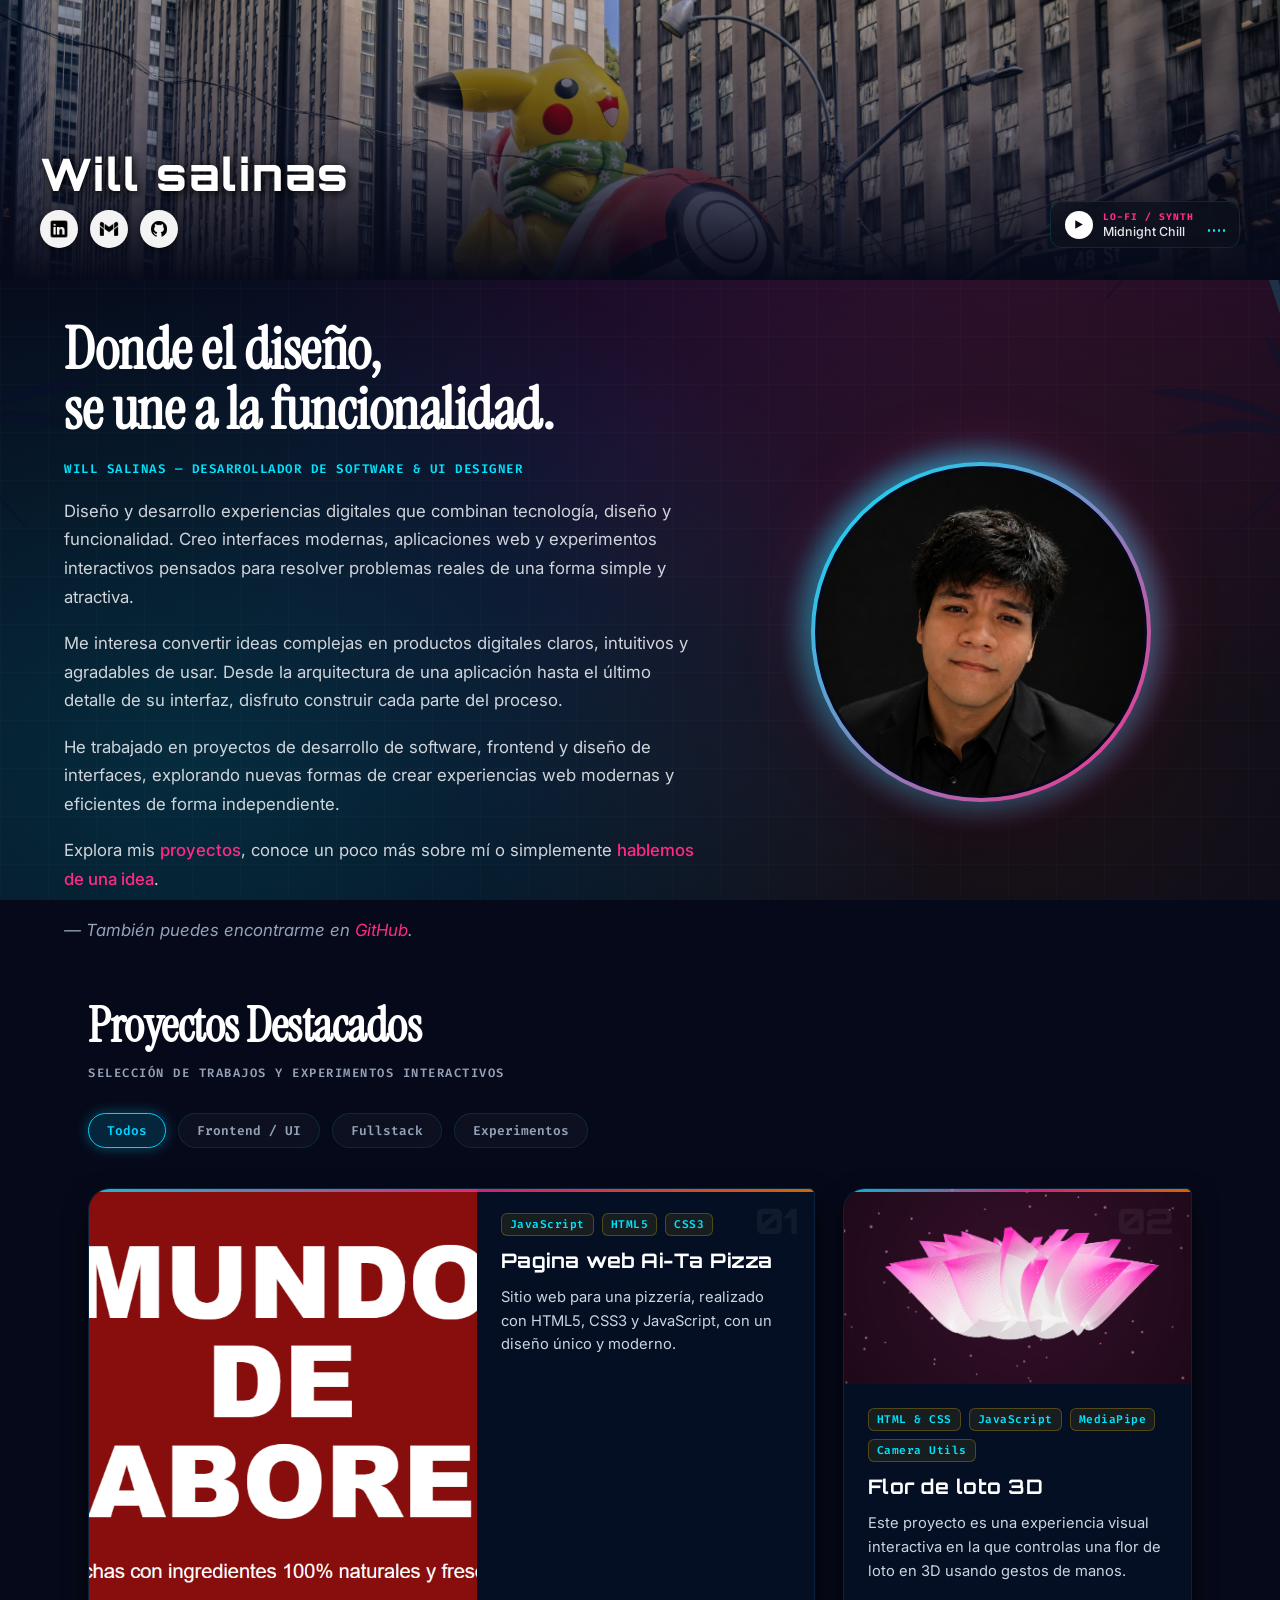
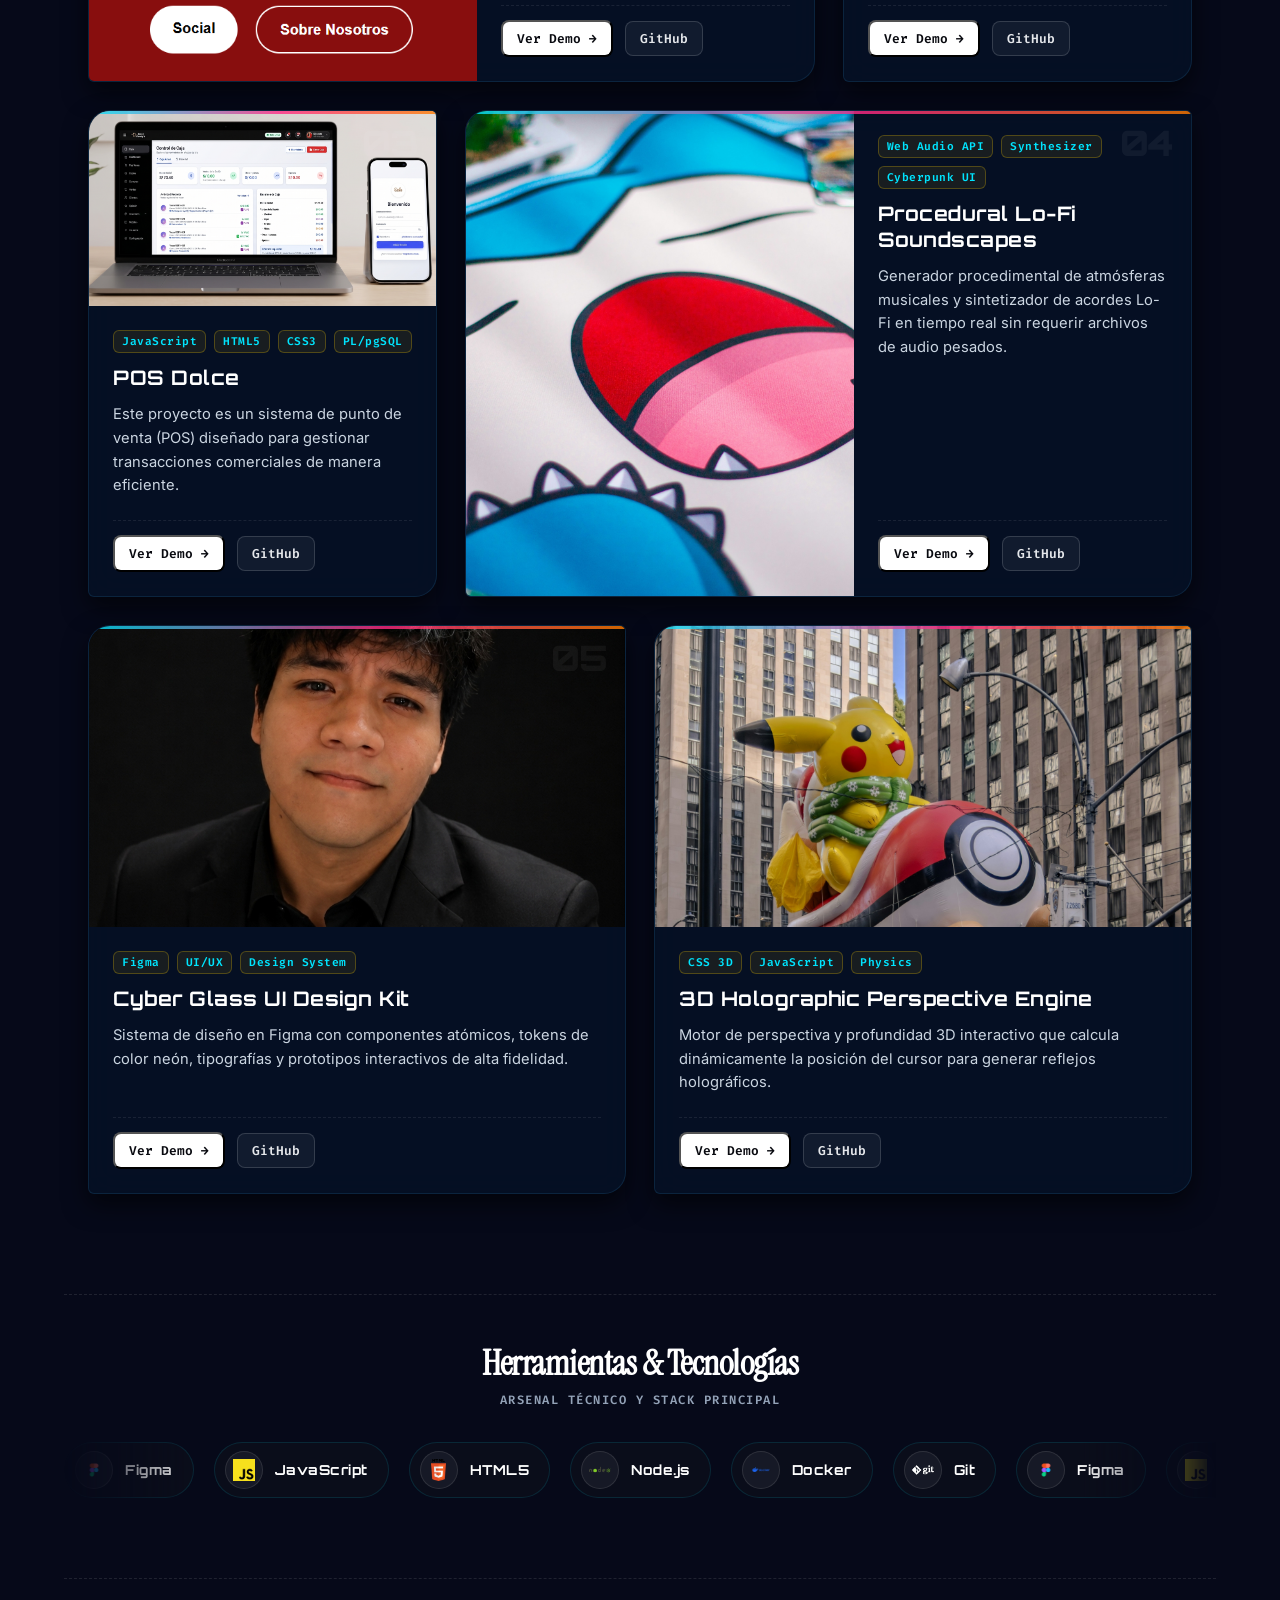
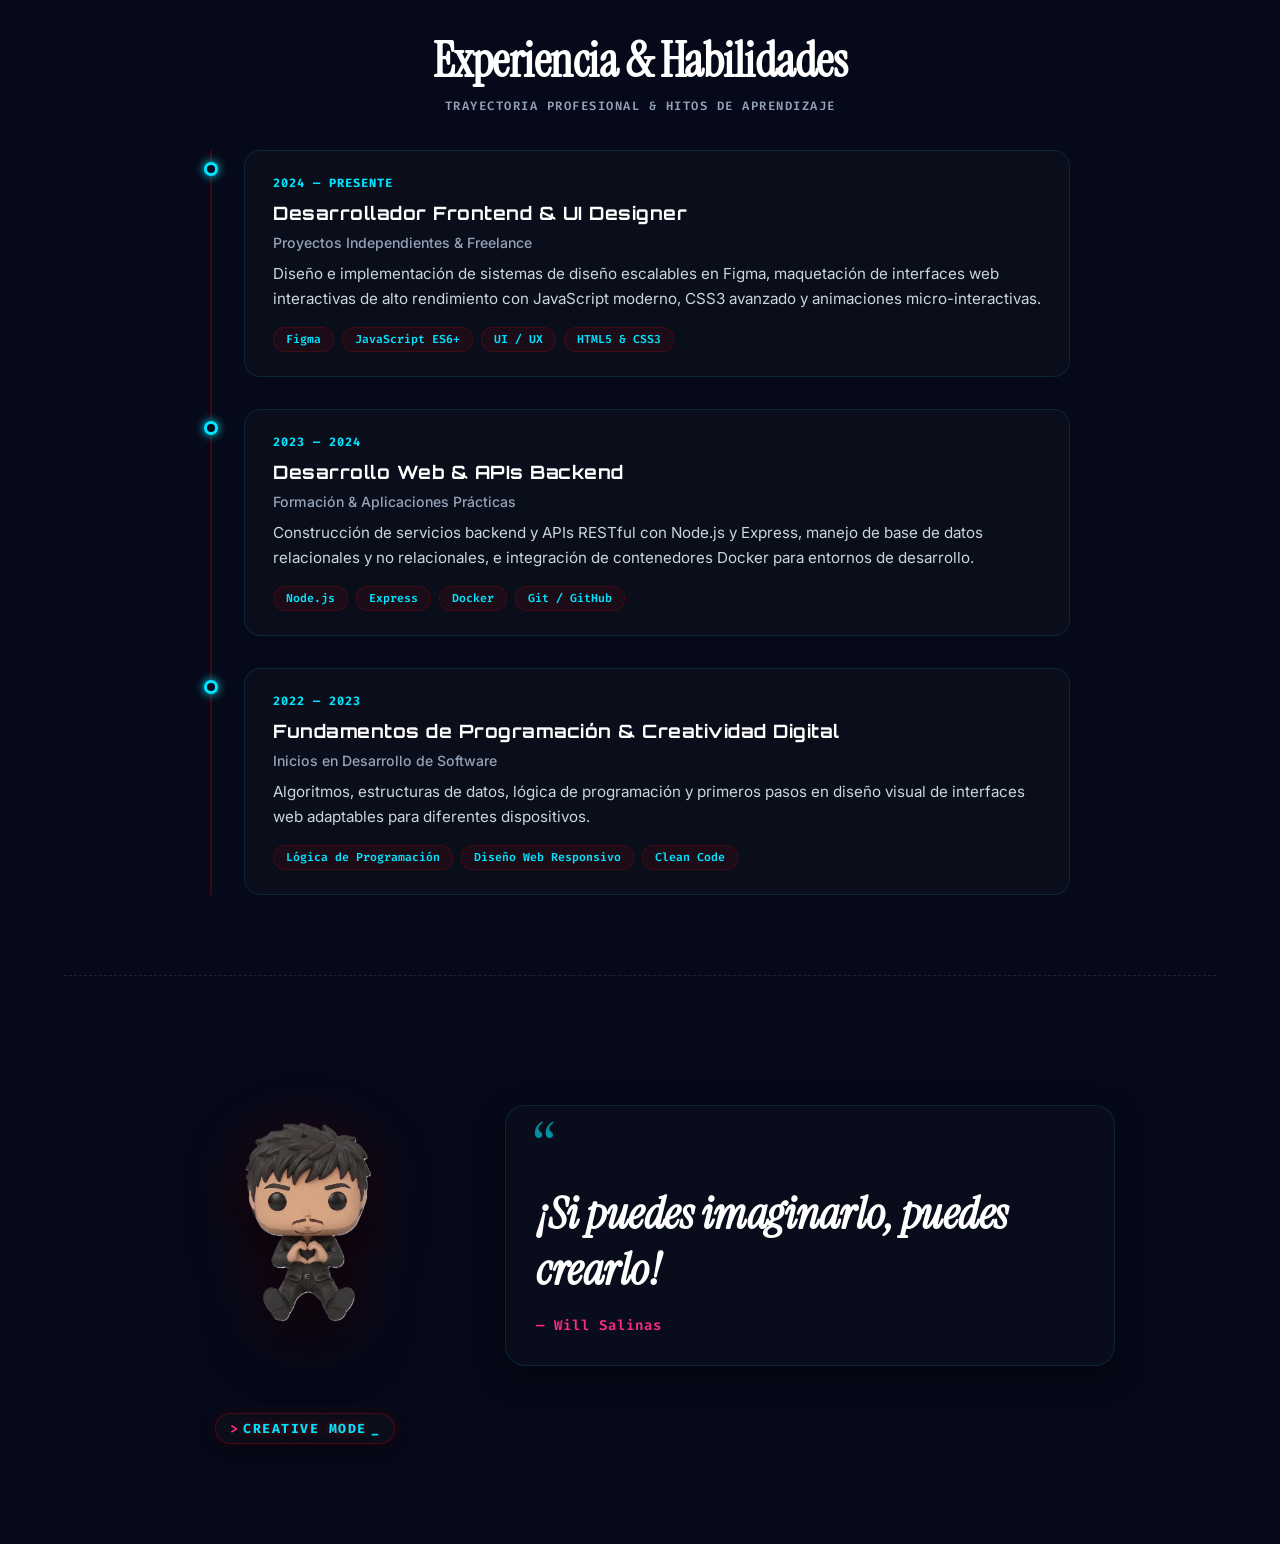
==== commit 26ab8735: "feat: replace tweet card with standalone circular photo and add Miami palm trees background" ====
--- a/index.html
+++ b/index.html
@@ -12,6 +12,9 @@
   <link rel="stylesheet" href="css/proyectos.css">
 </head>
 <body>
+
+<!-- Capa de Fondo: Palmeras Estilo Miami (Estático) -->
+<div class="miami-palms-layer" aria-hidden="true"></div>
 
 <!-- Banner del Canal -->
 <header class="channel-banner">
@@ -108,69 +111,11 @@
       </div>
     </div>
 
-    <!-- Columna Derecha: Tarjeta de Publicación estilo X (Twitter) con Foto -->
-    <div class="hero-tweet-col">
-      <article class="tweet-card">
-        <!-- Cabecera del Tweet (Avatar Funko, Nombre, @User, Insignia, Logo X) -->
-        <div class="tweet-header">
-          <div class="tweet-author-info">
-            <img src="image/funko1.png" alt="Will Salinas" class="tweet-avatar">
-            <div class="tweet-names">
-              <div class="tweet-name-row">
-                <strong class="tweet-author-name">Natflux</strong>
-                <!-- Insignia Verificada -->
-                <svg class="verified-badge" viewBox="0 0 24 24" width="16" height="16" fill="currentColor">
-                  <path d="M22.5 12.5c0-1.58-.875-2.95-2.148-3.6.154-.435.238-.905.238-1.4 0-2.21-1.79-4-4-4-.495 0-.965.084-1.4.238C14.55 2.475 13.18 1.6 11.6 1.6c-1.58 0-2.95.875-3.6 2.148-.435-.154-.905-.238-1.4-.238-2.21 0-4 1.79-4 4 0 .495.084.965.238 1.4C1.575 9.55.7 10.92.7 12.5c0 1.58.875 2.95 2.148 3.6-.154.435-.238.905-.238 1.4 0 2.21 1.79 4 4 4 .495 0 .965-.084 1.4-.238 1.05 1.273 2.42 2.148 4 2.148 1.58 0 2.95-.875 3.6-2.148.435.154.905.238 1.4.238 2.21 0 4-1.79 4-4 0-.495-.084-.965-.238-1.4 1.273-1.05 2.148-2.42 2.148-4zm-12.28 4.28l-4.242-4.242 1.414-1.414 2.828 2.828 6.364-6.364 1.414 1.414-7.778 7.778z"/>
-                </svg>
-                <span class="tweet-handle">@Natwolft</span>
-              </div>
-              <span class="tweet-bio-sub">Frontend Engineer &amp; UI Designer</span>
-            </div>
-          </div>
-          
-          <!-- Icono X -->
-          <div class="x-logo-badge" title="Publicación de X">
-            <svg viewBox="0 0 24 24" width="18" height="18" fill="currentColor">
-              <path d="M18.244 2.25h3.308l-7.227 8.26 8.502 11.24H16.17l-5.214-6.817L4.99 21.75H1.68l7.73-8.835L1.254 2.25H8.08l4.713 6.231zm-1.161 17.52h1.833L7.084 4.126H5.117z"/>
-            </svg>
-          </div>
-        </div>
-
-        <!-- Texto del Post / Tweet -->
-        <div class="tweet-content">
-          <p class="tweet-text">
-            Explorando nuevos límites en la web: interfaces fluidas, diseño de sistemas en <a href="https://x.com/figma" class="tweet-tag">#Figma</a> y desarrollo interactivo con <a href="https://x.com/JavaScriptDaily" class="tweet-tag">#JavaScript</a> y  ¡Construyamos algo extraordinario juntos! 🚀✨
-          </p>
-        </div>
-
-        <!-- Imagen Rectangular del Post -->
-        <div class="tweet-media-wrapper">
-          <img src="image/Gemini_Generated_Image_t98cxut98cxut98c.jpeg" alt="Will Salinas Post" class="tweet-rectangular-img">
-        </div>
-
-        <!-- Barra de Interacciones (Stats estilo X) -->
-        <div class="tweet-actions">
-          <!-- Reply -->
-          <div class="tweet-action-item">
-            <svg viewBox="0 0 24 24" width="18" height="18" fill="currentColor"><path d="M1.751 10c0-4.42 3.584-8 8.005-8h4.366c4.49 0 8.129 3.64 8.129 8.13 0 2.96-1.607 5.68-4.196 7.11l-8.054 4.46v-3.69h-.245C5.344 18 1.751 14.42 1.751 10z"/></svg>
-            <span>48</span>
-          </div>
-          <!-- Retweet / Repost -->
-          <div class="tweet-action-item retweet">
-            <svg viewBox="0 0 24 24" width="18" height="18" fill="currentColor"><path d="M4.5 3.88l4.432 4.14-1.364 1.46L5.5 7.55V16c0 1.1.896 2 2 2H13v2H7.5c-2.209 0-4-1.79-4-4V7.55L1.432 9.48.068 8.02 4.5 3.88zM16.5 20.12l-4.432-4.14 1.364-1.46 2.068 1.93V8c0-1.1-.896-2-2-2H11V4h2.5c2.209 0 4 1.79 4 4v8.45l2.068-1.93 1.364 1.46-4.432 4.14z"/></svg>
-            <span>124</span>
-          </div>
-          <!-- Like -->
-          <div class="tweet-action-item like">
-            <svg viewBox="0 0 24 24" width="18" height="18" fill="currentColor"><path d="M12 21.638h-.014C9.403 21.59 1.95 14.856 1.95 8.478c0-3.064 2.525-5.754 5.403-5.754 2.29 0 3.83 1.58 4.646 2.73.814-1.15 2.354-2.73 4.645-2.73 2.88 0 5.404 2.69 5.404 5.755 0 6.376-7.454 13.11-10.037 13.157H12z"/></svg>
-            <span>1.8K</span>
-          </div>
-          <!-- Share / Enlace -->
-          <a href="https://github.com/willwolfs" target="_blank" rel="noopener noreferrer" class="tweet-action-item" title="Ver perfil">
-            <svg viewBox="0 0 24 24" width="18" height="18" fill="currentColor"><path d="M12 2.59l5.7 5.7-1.41 1.42L13 6.41V16h-2V6.41L7.71 9.71 6.3 8.29 12 2.59zM21 15l-.02 3.51c0 1.38-1.12 2.49-2.5 2.49H5.5C4.11 21 3 19.88 3 18.5V15h2v3.5c0 .28.22.5.5.5h12.98c.28 0 .5-.22.5-.5L19 15h2z"/></svg>
-          </a>
-        </div>
-      </article>
+    <!-- Columna Derecha: Foto de Perfil en Círculo Estilo Miami -->
+    <div class="hero-photo-col">
+      <div class="profile-circle-wrapper">
+        <img src="image/Gemini_Generated_Image_t98cxut98cxut98c.jpeg" alt="Will Salinas" class="profile-circle-img">
+      </div>
     </div>
   </section>
 
--- a/css/index.css
+++ b/css/index.css
@@ -43,6 +43,22 @@
   overflow-x: hidden;
 }
 
+/* --- Capa de Fondo: Palmeras Estilo Miami (Estático) --- */
+.miami-palms-layer {
+  position: fixed;
+  top: 0;
+  left: 0;
+  width: 100vw;
+  height: 100vh;
+  background-image: url('../image/palmeras_miami.svg');
+  background-position: center bottom;
+  background-repeat: no-repeat;
+  background-size: cover;
+  pointer-events: none;
+  z-index: 0;
+  opacity: 0.65;
+}
+
 /* --- Banner Superior --- */
 .channel-banner {
   background-image: 
@@ -322,12 +338,12 @@
   text-shadow: 0 0 8px rgba(225, 6, 0, 0.6);
 }
 
-/* --- SecciÃ³n de PresentaciÃ³n Principal (2 Columnas: DescripciÃ³n Izquierda, Tarjeta X Derecha) --- */
+/* --- Sección de Presentación Principal (2 Columnas: Descripción Izquierda, Círculo Foto Derecha) --- */
 .hero-split-section {
   display: grid;
-  grid-template-columns: 1fr 1fr;
+  grid-template-columns: 1.15fr 0.85fr;
   gap: 48px;
-  align-items: start;
+  align-items: center;
   width: 100%;
   margin: 10px 0 50px;
 }
@@ -435,191 +451,73 @@
   text-decoration: underline;
 }
 
-/* Columna Derecha: Tarjeta Estilo PublicaciÃ³n de X (Twitter) */
-.hero-tweet-col {
-  display: flex;
-  justify-content: center;
-  position: relative; /* EstÃ¡tico en su posiciÃ³n */
-}
-
-.tweet-card {
-  width: 100%;
-  max-width: 520px;
-  background: rgba(13, 16, 28, 0.85);
-  border: 1px solid rgba(255, 255, 255, 0.12);
-  border-radius: 18px;
-  padding: 20px 22px;
-  backdrop-filter: blur(16px);
-  -webkit-backdrop-filter: blur(16px);
-  box-shadow: 0 12px 35px rgba(0, 0, 0, 0.6), 0 0 20px rgba(225, 6, 0, 0.08);
-  display: flex;
-  flex-direction: column;
-  gap: 14px;
-  transition: all 0.3s ease;
-}
-
-.tweet-card:hover {
-  border-color: rgba(225, 6, 0, 0.35);
-  box-shadow: 0 16px 45px rgba(0, 0, 0, 0.75), 0 0 25px rgba(225, 6, 0, 0.18);
-  transform: translateY(-3px);
-}
-
-/* Cabecera del Tweet */
-.tweet-header {
-  display: flex;
-  justify-content: space-between;
-  align-items: flex-start;
-}
-
-.tweet-author-info {
-  display: flex;
-  align-items: center;
-  gap: 12px;
-}
-
-.tweet-avatar {
-  width: 44px;
-  height: 44px;
+/* Columna Derecha: Foto de Perfil en Círculo Estilo Miami */
+.hero-photo-col {
+  display: flex;
+  justify-content: center;
+  align-items: center;
+  position: relative;
+  padding: 10px;
+}
+
+.profile-circle-wrapper {
+  position: relative;
+  width: clamp(260px, 28vw, 340px);
+  height: clamp(260px, 28vw, 340px);
+  border-radius: 50%;
+  padding: 4px;
+  background: linear-gradient(135deg, var(--miami-cyan) 0%, var(--miami-pink) 100%);
+  box-shadow: 
+    0 0 35px rgba(0, 229, 255, 0.45),
+    0 0 70px rgba(255, 42, 133, 0.25),
+    0 20px 45px rgba(0, 0, 0, 0.85);
+  transition: all 0.4s cubic-bezier(0.16, 1, 0.3, 1);
+  display: flex;
+  align-items: center;
+  justify-content: center;
+}
+
+.profile-circle-wrapper::before {
+  content: '';
+  position: absolute;
+  inset: -6px;
+  border-radius: 50%;
+  background: linear-gradient(135deg, var(--miami-cyan), var(--miami-pink));
+  z-index: -1;
+  opacity: 0.6;
+  filter: blur(14px);
+  transition: opacity 0.4s ease, transform 0.4s ease;
+}
+
+.profile-circle-wrapper:hover {
+  transform: scale(1.04);
+  box-shadow: 
+    0 0 50px rgba(255, 42, 133, 0.65),
+    0 0 90px rgba(0, 229, 255, 0.4),
+    0 25px 50px rgba(0, 0, 0, 0.9);
+}
+
+.profile-circle-wrapper:hover::before {
+  opacity: 1;
+  transform: scale(1.08);
+}
+
+.profile-circle-img {
+  width: 100%;
+  height: 100%;
   border-radius: 50%;
   object-fit: cover;
-  background: rgba(255, 255, 255, 0.05);
-  border: 1.5px solid rgba(225, 6, 0, 0.4);
-  box-shadow: 0 0 10px rgba(225, 6, 0, 0.2);
-}
-
-.tweet-names {
-  display: flex;
-  flex-direction: column;
-  gap: 2px;
-}
-
-.tweet-name-row {
-  display: flex;
-  align-items: center;
-  gap: 6px;
-}
-
-.tweet-author-name {
-  font-family: 'Inter', sans-serif;
-  font-size: 0.95rem;
-  font-weight: 700;
-  color: #ffffff;
-}
-
-.verified-badge {
-  color: #1d9bf0;
-  flex-shrink: 0;
-}
-
-.tweet-handle {
-  font-family: 'Fira Code', monospace;
-  font-size: 0.78rem;
-  color: #64748b;
-}
-
-.tweet-bio-sub {
-  font-family: 'Inter', sans-serif;
-  font-size: 0.75rem;
-  color: #94a3b8;
-}
-
-.x-logo-badge {
-  color: #ffffff;
-  opacity: 0.7;
-  transition: opacity 0.2s ease, transform 0.2s ease;
-}
-
-.tweet-card:hover .x-logo-badge {
-  opacity: 1;
-  transform: scale(1.1);
-}
-
-/* Texto del Post */
-.tweet-content {
-  font-family: 'Inter', sans-serif;
-  font-size: 0.92rem;
-  line-height: 1.55;
-  color: #f1f5f9;
-}
-
-.tweet-tag {
-  color: #1d9bf0;
-  text-decoration: none;
-  font-weight: 500;
-  transition: all 0.2s ease;
-}
-
-.tweet-tag:hover {
-  text-decoration: underline;
-  color: #00ba7c;
-}
-
-/* Imagen Circular (Estilo Retrato Miami) */
-.tweet-media-wrapper {
-  width: 250px;
-  height: 250px;
-  margin: 14px auto;
-  border-radius: 50%;
-  overflow: hidden;
-  border: 3px solid rgba(0, 229, 255, 0.45);
-  box-shadow: 0 0 25px rgba(0, 229, 255, 0.25), 0 12px 30px rgba(0, 0, 0, 0.7);
+  object-position: center 20%;
+  display: block;
   background: #060919;
-  display: flex;
-  align-items: center;
-  justify-content: center;
-  transition: all 0.35s ease;
-}
-
-.tweet-card:hover .tweet-media-wrapper {
-  border-color: #ff2a85;
-  box-shadow: 0 0 30px rgba(255, 42, 133, 0.4), 0 14px 35px rgba(0, 0, 0, 0.8);
-  transform: scale(1.02);
-}
-
-.tweet-rectangular-img {
-  width: 100%;
-  height: 100%;
-  object-fit: cover;
-  display: block;
-  transition: transform 0.35s ease;
-}
-
-.tweet-card:hover .tweet-rectangular-img {
-  transform: scale(1.06);
-}
-
-/* Botones de Interacciones / Acciones */
-.tweet-actions {
-  display: flex;
-  justify-content: space-between;
-  align-items: center;
-  padding-top: 4px;
-  color: #94a3b8;
-}
-
-.tweet-action-item {
-  display: flex;
-  align-items: center;
-  gap: 6px;
-  font-family: 'Fira Code', monospace;
-  font-size: 0.75rem;
-  color: #94a3b8;
-  cursor: pointer;
-  text-decoration: none;
-  transition: all 0.2s ease;
-}
-
-.tweet-action-item:hover {
-  color: #1d9bf0;
-}
-
-.tweet-action-item.retweet:hover {
-  color: #00ba7c;
-}
-
-.tweet-action-item.like:hover {
-  color: #f91880;
-}
+  border: 3px solid #060919;
+  transition: transform 0.4s cubic-bezier(0.16, 1, 0.3, 1);
+}
+
+.profile-circle-wrapper:hover .profile-circle-img {
+  transform: scale(1.03);
+}
+
 
 /* Contenedor Inferior */
 .about-container {
@@ -1062,8 +960,8 @@
     gap: 36px;
   }
 
-  .hero-tweet-col {
-    position: static;
+  .hero-photo-col {
+    margin: 10px auto;
   }
 }
 
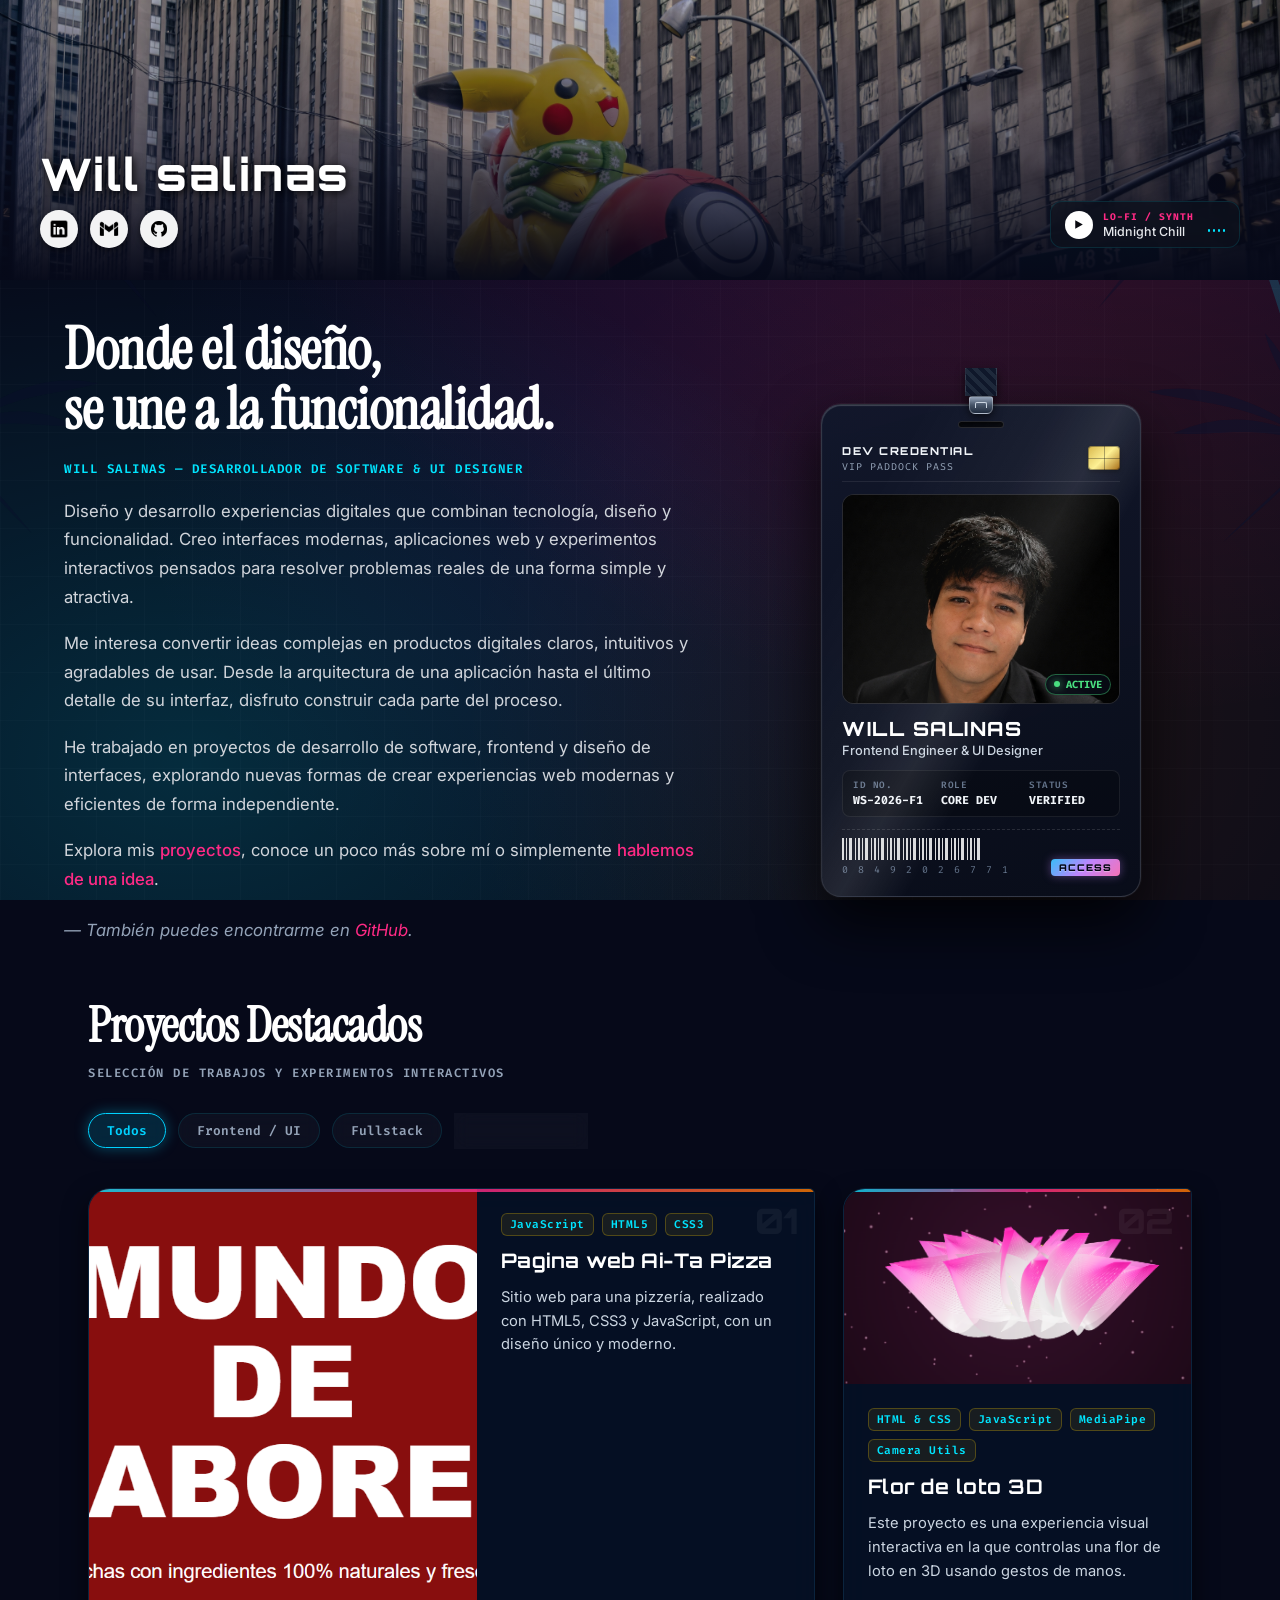
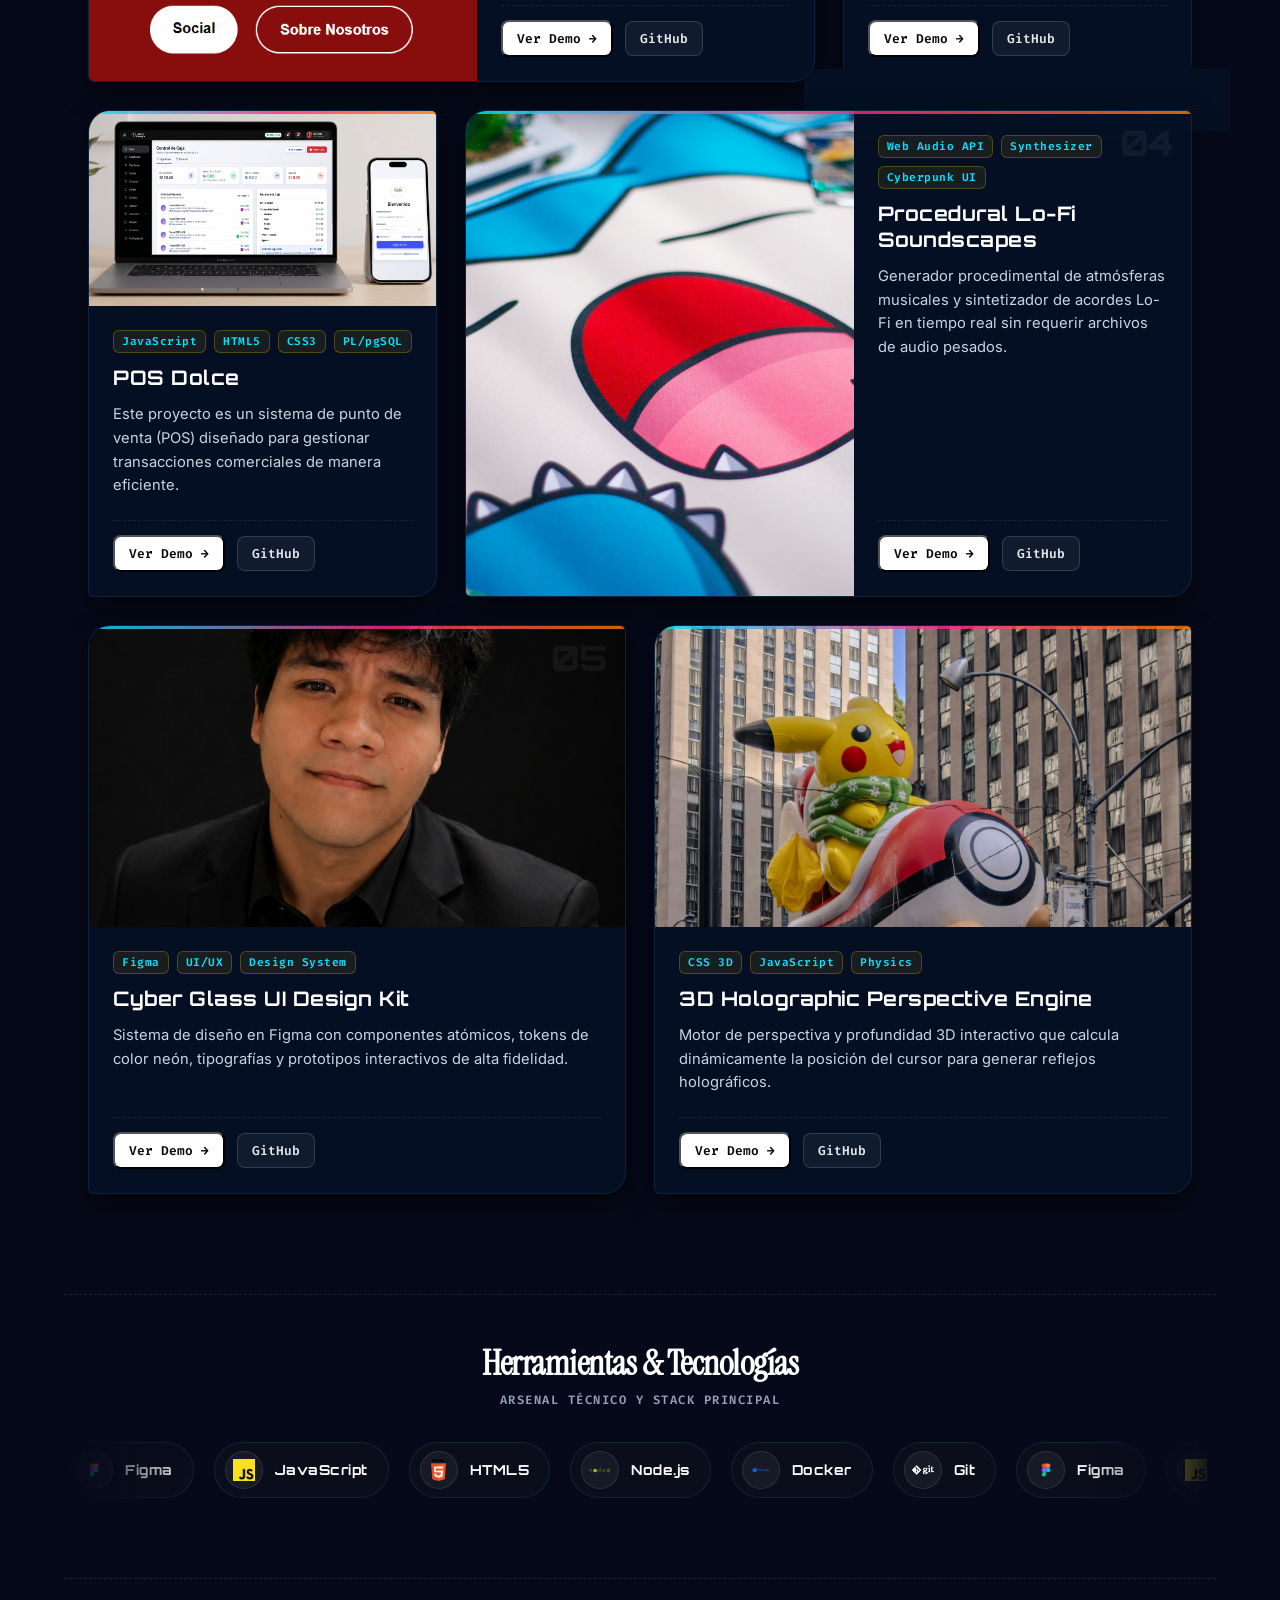
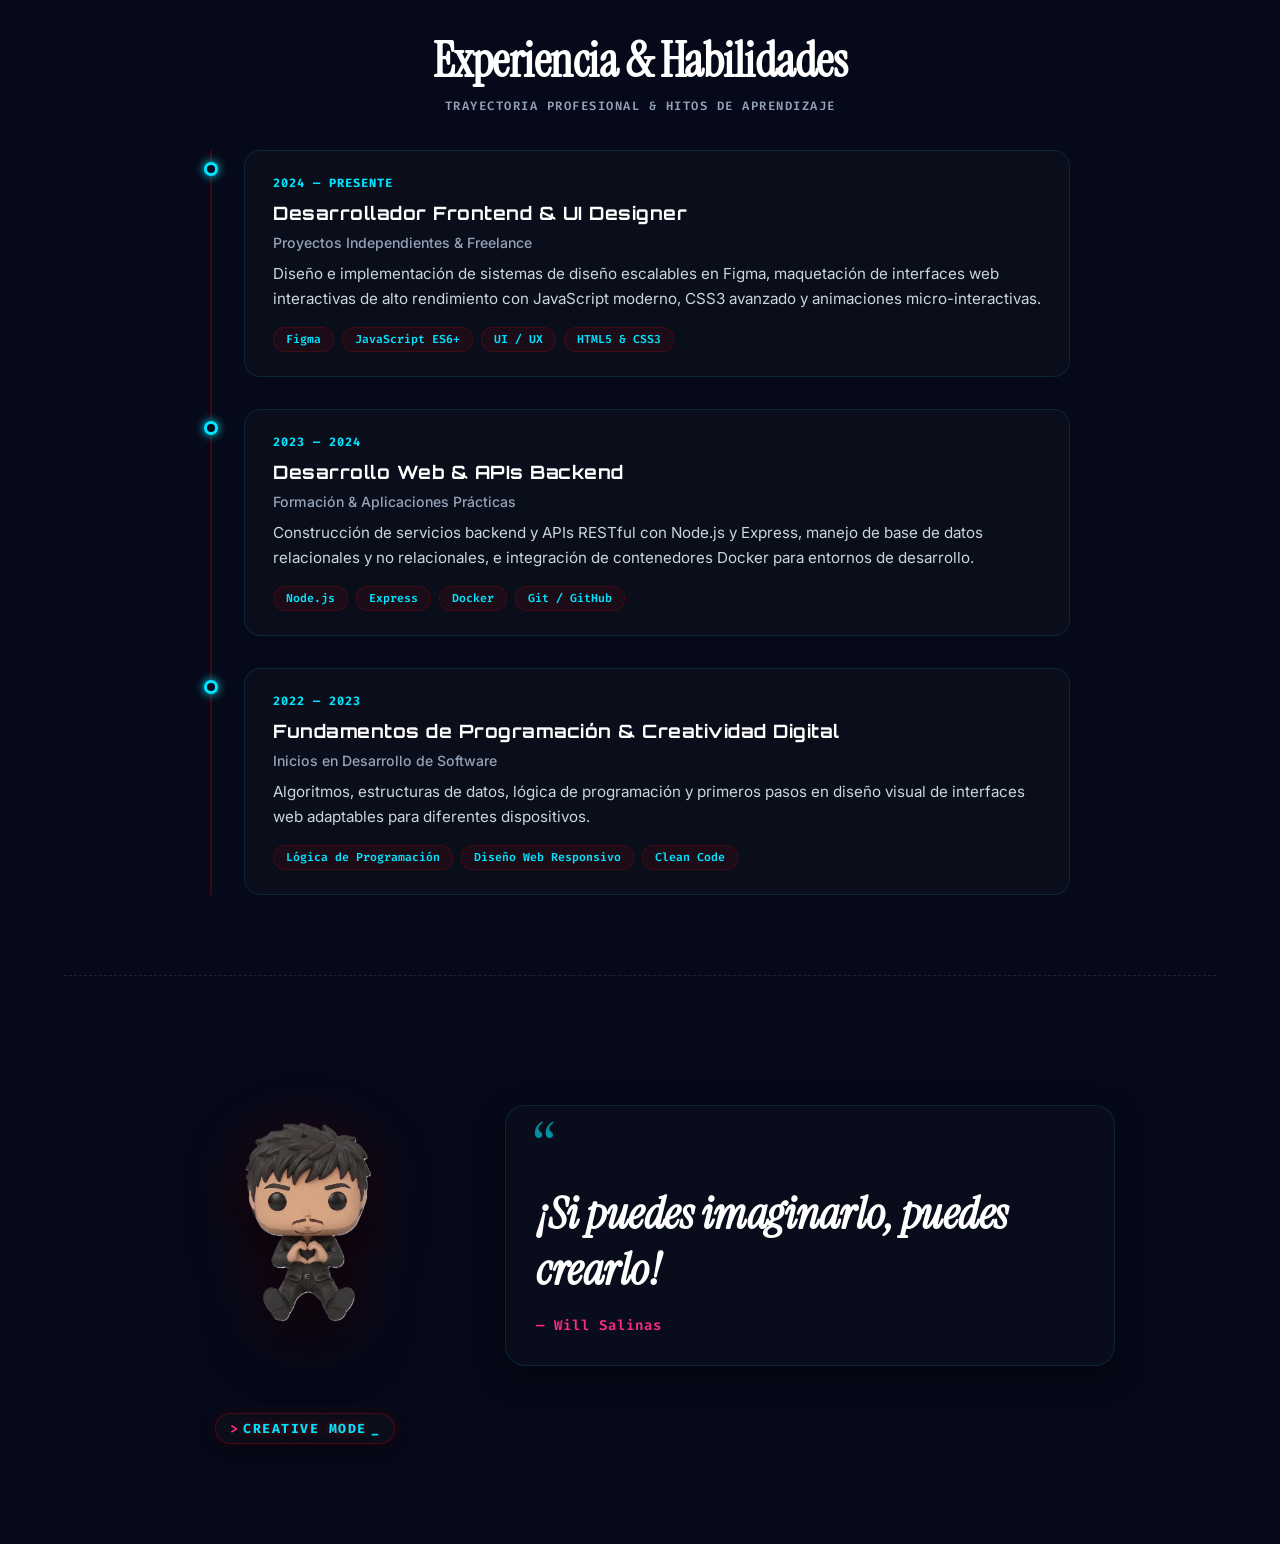
==== commit 73066d00: "feat: transform profile into modern developer carnet credential badge" ====
--- a/index.html
+++ b/index.html
@@ -111,10 +111,74 @@
       </div>
     </div>
 
-    <!-- Columna Derecha: Foto de Perfil en Círculo Estilo Miami -->
-    <div class="hero-photo-col">
-      <div class="profile-circle-wrapper">
-        <img src="image/Gemini_Generated_Image_t98cxut98cxut98c.jpeg" alt="Will Salinas" class="profile-circle-img">
+    <!-- Columna Derecha: Carnet de Desarrollador / Credencial de Identificación -->
+    <div class="hero-carnet-col">
+      <div class="carnet-container">
+        <!-- Cinta y Gancho del Carnet (Lanyard Clip) -->
+        <div class="carnet-strap-holder">
+          <div class="carnet-strap"></div>
+          <div class="carnet-clip">
+            <span class="clip-metal"></span>
+          </div>
+        </div>
+
+        <!-- Tarjeta del Carnet -->
+        <div class="carnet-card">
+          <!-- Ranura para colgar -->
+          <div class="carnet-slot"></div>
+
+          <!-- Cabecera del Carnet: Categoría y Chip de Seguridad -->
+          <div class="carnet-header">
+            <div class="carnet-brand">
+              <span class="carnet-dept-tag">DEV CREDENTIAL</span>
+              <span class="carnet-pass-type">VIP PADDOCK PASS</span>
+            </div>
+            <div class="carnet-chip" title="Security Microchip">
+              <div class="chip-pattern"></div>
+            </div>
+          </div>
+
+          <!-- Foto del Carnet (Limpia y Profesional, estilo identificación) -->
+          <div class="carnet-photo-box">
+            <img src="image/Gemini_Generated_Image_t98cxut98cxut98c.jpeg" alt="Will Salinas - Carnet" class="carnet-photo-img">
+            <div class="carnet-status-badge">
+              <span class="status-dot"></span> ACTIVE
+            </div>
+          </div>
+
+          <!-- Datos de Identidad -->
+          <div class="carnet-identity">
+            <h3 class="carnet-name">WILL SALINAS</h3>
+            <p class="carnet-title">Frontend Engineer &amp; UI Designer</p>
+          </div>
+
+          <!-- Metadata Técnica / Credenciales -->
+          <div class="carnet-meta-grid">
+            <div class="meta-item">
+              <span class="meta-label">ID NO.</span>
+              <span class="meta-val">WS-2026-F1</span>
+            </div>
+            <div class="meta-item">
+              <span class="meta-label">ROLE</span>
+              <span class="meta-val">CORE DEV</span>
+            </div>
+            <div class="meta-item">
+              <span class="meta-label">STATUS</span>
+              <span class="meta-val">VERIFIED</span>
+            </div>
+          </div>
+
+          <!-- Pie del Carnet: Código de Barras y Sello Holográfico -->
+          <div class="carnet-footer">
+            <div class="carnet-barcode">
+              <div class="barcode-lines"></div>
+              <span class="barcode-number">0 8 4 9 2 0 2 6 7 7 1</span>
+            </div>
+            <div class="carnet-holo-badge">
+              <span>ACCESS</span>
+            </div>
+          </div>
+        </div>
       </div>
     </div>
   </section>
--- a/css/index.css
+++ b/css/index.css
@@ -451,72 +451,376 @@
   text-decoration: underline;
 }
 
-/* Columna Derecha: Foto de Perfil en Círculo Estilo Miami */
-.hero-photo-col {
+/* =========================================================
+   Columna Derecha: Carnet de Desarrollador / VIP Pass
+   ========================================================= */
+.hero-carnet-col {
   display: flex;
   justify-content: center;
   align-items: center;
   position: relative;
   padding: 10px;
-}
-
-.profile-circle-wrapper {
-  position: relative;
-  width: clamp(260px, 28vw, 340px);
-  height: clamp(260px, 28vw, 340px);
-  border-radius: 50%;
-  padding: 4px;
-  background: linear-gradient(135deg, var(--miami-cyan) 0%, var(--miami-pink) 100%);
+  perspective: 1200px;
+}
+
+.carnet-container {
+  display: flex;
+  flex-direction: column;
+  align-items: center;
+  position: relative;
+  width: 100%;
+  max-width: 320px;
+  transition: transform 0.4s cubic-bezier(0.2, 0.8, 0.2, 1);
+}
+
+.carnet-container:hover {
+  transform: translateY(-6px) rotate(-1deg);
+}
+
+/* Cinta y Gancho del Carnet (Lanyard Clip) */
+.carnet-strap-holder {
+  display: flex;
+  flex-direction: column;
+  align-items: center;
+  position: relative;
+  z-index: 2;
+  margin-bottom: -10px;
+}
+
+.carnet-strap {
+  width: 32px;
+  height: 28px;
+  background: repeating-linear-gradient(
+    45deg,
+    #1e293b,
+    #1e293b 4px,
+    #0f172a 4px,
+    #0f172a 8px
+  );
+  border-left: 1px solid rgba(255, 255, 255, 0.1);
+  border-right: 1px solid rgba(255, 255, 255, 0.1);
+  box-shadow: 0 4px 10px rgba(0, 0, 0, 0.6);
+}
+
+.carnet-clip {
+  width: 24px;
+  height: 18px;
+  background: linear-gradient(180deg, #94a3b8 0%, #475569 50%, #1e293b 100%);
+  border-radius: 3px 3px 6px 6px;
+  border: 1px solid rgba(255, 255, 255, 0.3);
+  box-shadow: 0 3px 8px rgba(0, 0, 0, 0.6);
+  position: relative;
+  display: flex;
+  justify-content: center;
+  align-items: center;
+}
+
+.clip-metal {
+  width: 12px;
+  height: 6px;
+  border: 1.5px solid #cbd5e1;
+  border-bottom: none;
+  border-radius: 2px 2px 0 0;
+}
+
+/* Tarjeta / Carnet */
+.carnet-card {
+  width: 100%;
+  background: linear-gradient(165deg, rgba(17, 24, 43, 0.95) 0%, rgba(9, 13, 26, 0.98) 100%);
+  border: 1px solid rgba(255, 255, 255, 0.15);
+  border-radius: 20px;
+  padding: 16px 20px 20px;
   box-shadow: 
-    0 0 35px rgba(0, 229, 255, 0.45),
-    0 0 70px rgba(255, 42, 133, 0.25),
-    0 20px 45px rgba(0, 0, 0, 0.85);
-  transition: all 0.4s cubic-bezier(0.16, 1, 0.3, 1);
-  display: flex;
-  align-items: center;
-  justify-content: center;
-}
-
-.profile-circle-wrapper::before {
+    0 25px 60px rgba(0, 0, 0, 0.8),
+    0 0 0 1px rgba(255, 255, 255, 0.05),
+    inset 0 1px 1px rgba(255, 255, 255, 0.2);
+  backdrop-filter: blur(20px);
+  -webkit-backdrop-filter: blur(20px);
+  position: relative;
+  overflow: hidden;
+  display: flex;
+  flex-direction: column;
+  gap: 12px;
+}
+
+/* Resplandor diagonal de acabado plástico / acrílico */
+.carnet-card::after {
   content: '';
   position: absolute;
-  inset: -6px;
-  border-radius: 50%;
-  background: linear-gradient(135deg, var(--miami-cyan), var(--miami-pink));
-  z-index: -1;
-  opacity: 0.6;
-  filter: blur(14px);
-  transition: opacity 0.4s ease, transform 0.4s ease;
-}
-
-.profile-circle-wrapper:hover {
-  transform: scale(1.04);
-  box-shadow: 
-    0 0 50px rgba(255, 42, 133, 0.65),
-    0 0 90px rgba(0, 229, 255, 0.4),
-    0 25px 50px rgba(0, 0, 0, 0.9);
-}
-
-.profile-circle-wrapper:hover::before {
-  opacity: 1;
-  transform: scale(1.08);
-}
-
-.profile-circle-img {
+  top: -50%;
+  left: -50%;
+  width: 200%;
+  height: 200%;
+  background: linear-gradient(
+    135deg,
+    transparent 35%,
+    rgba(255, 255, 255, 0.04) 45%,
+    rgba(255, 255, 255, 0.1) 50%,
+    transparent 55%
+  );
+  pointer-events: none;
+  transform: rotate(-15deg);
+  transition: transform 0.6s ease;
+}
+
+.carnet-container:hover .carnet-card::after {
+  transform: rotate(-15deg) translateY(15%);
+}
+
+/* Ranura troquelada para la pinza */
+.carnet-slot {
+  width: 46px;
+  height: 7px;
+  background: #04060d;
+  border: 1px solid rgba(255, 255, 255, 0.12);
+  border-radius: 4px;
+  margin: 0 auto 4px;
+  box-shadow: inset 0 2px 4px rgba(0, 0, 0, 0.9);
+}
+
+/* Cabecera del Carnet */
+.carnet-header {
+  display: flex;
+  justify-content: space-between;
+  align-items: center;
+  padding-bottom: 8px;
+  border-bottom: 1px solid rgba(255, 255, 255, 0.08);
+}
+
+.carnet-brand {
+  display: flex;
+  flex-direction: column;
+  gap: 2px;
+}
+
+.carnet-dept-tag {
+  font-family: 'Orbitron', sans-serif;
+  font-size: 0.68rem;
+  font-weight: 800;
+  letter-spacing: 1.5px;
+  color: #f1f5f9;
+}
+
+.carnet-pass-type {
+  font-family: 'Fira Code', monospace;
+  font-size: 0.62rem;
+  color: #94a3b8;
+  letter-spacing: 1px;
+}
+
+/* Chip EMV de Seguridad */
+.carnet-chip {
+  width: 32px;
+  height: 24px;
+  background: linear-gradient(135deg, #d4af37 0%, #fef08a 50%, #a16207 100%);
+  border-radius: 4px;
+  position: relative;
+  overflow: hidden;
+  box-shadow: inset 0 0 0 1px rgba(0, 0, 0, 0.4), 0 2px 4px rgba(0, 0, 0, 0.4);
+}
+
+.chip-pattern {
   width: 100%;
   height: 100%;
-  border-radius: 50%;
+  position: relative;
+}
+
+.chip-pattern::before {
+  content: '';
+  position: absolute;
+  top: 50%;
+  left: 0;
+  width: 100%;
+  height: 1px;
+  background: rgba(0, 0, 0, 0.35);
+}
+
+.chip-pattern::after {
+  content: '';
+  position: absolute;
+  top: 0;
+  left: 50%;
+  width: 1px;
+  height: 100%;
+  background: rgba(0, 0, 0, 0.35);
+}
+
+/* Foto del Carnet (Limpia y Profesional, estilo identificación) */
+.carnet-photo-box {
+  width: 100%;
+  height: 210px;
+  border-radius: 12px;
+  overflow: hidden;
+  position: relative;
+  background: #02040a;
+  border: 1px solid rgba(255, 255, 255, 0.15);
+  box-shadow: inset 0 0 20px rgba(0, 0, 0, 0.8);
+}
+
+.carnet-photo-img {
+  width: 100%;
+  height: 100%;
   object-fit: cover;
   object-position: center 20%;
   display: block;
-  background: #060919;
-  border: 3px solid #060919;
-  transition: transform 0.4s cubic-bezier(0.16, 1, 0.3, 1);
-}
-
-.profile-circle-wrapper:hover .profile-circle-img {
+  filter: contrast(1.03) brightness(0.98);
+  transition: transform 0.4s ease;
+}
+
+.carnet-container:hover .carnet-photo-img {
   transform: scale(1.03);
 }
+
+.carnet-status-badge {
+  position: absolute;
+  bottom: 8px;
+  right: 8px;
+  display: inline-flex;
+  align-items: center;
+  gap: 6px;
+  background: rgba(8, 12, 22, 0.88);
+  border: 1px solid rgba(74, 222, 128, 0.4);
+  color: #4ade80;
+  font-family: 'Fira Code', monospace;
+  font-size: 0.65rem;
+  font-weight: 700;
+  padding: 3px 8px;
+  border-radius: 12px;
+  backdrop-filter: blur(8px);
+}
+
+.status-dot {
+  width: 6px;
+  height: 6px;
+  border-radius: 50%;
+  background: #4ade80;
+  box-shadow: 0 0 8px #4ade80;
+  animation: pulseDot 2s infinite;
+}
+
+@keyframes pulseDot {
+  0%, 100% { opacity: 1; transform: scale(1); }
+  50% { opacity: 0.4; transform: scale(0.85); }
+}
+
+/* Identidad en el Carnet */
+.carnet-identity {
+  display: flex;
+  flex-direction: column;
+  gap: 2px;
+  text-align: left;
+}
+
+.carnet-name {
+  font-family: 'Orbitron', sans-serif;
+  font-size: 1.22rem;
+  font-weight: 800;
+  letter-spacing: 1.5px;
+  color: #ffffff;
+  margin: 0;
+  text-transform: uppercase;
+}
+
+.carnet-title {
+  font-family: 'Inter', sans-serif;
+  font-size: 0.8rem;
+  color: #cbd5e1;
+  font-weight: 500;
+  margin: 0;
+}
+
+/* Metadata Grid */
+.carnet-meta-grid {
+  display: grid;
+  grid-template-columns: 1fr 1fr 1fr;
+  gap: 8px;
+  background: rgba(0, 0, 0, 0.25);
+  border: 1px solid rgba(255, 255, 255, 0.08);
+  border-radius: 8px;
+  padding: 8px 10px;
+}
+
+.meta-item {
+  display: flex;
+  flex-direction: column;
+  gap: 2px;
+}
+
+.meta-label {
+  font-family: 'Fira Code', monospace;
+  font-size: 0.58rem;
+  color: #64748b;
+  font-weight: 600;
+  letter-spacing: 0.5px;
+}
+
+.meta-val {
+  font-family: 'Fira Code', monospace;
+  font-size: 0.72rem;
+  color: #f1f5f9;
+  font-weight: 700;
+}
+
+/* Pie del Carnet: Código de Barras y Holograma */
+.carnet-footer {
+  display: flex;
+  justify-content: space-between;
+  align-items: flex-end;
+  padding-top: 8px;
+  border-top: 1px dashed rgba(255, 255, 255, 0.12);
+}
+
+.carnet-barcode {
+  display: flex;
+  flex-direction: column;
+  gap: 3px;
+}
+
+.barcode-lines {
+  width: 140px;
+  height: 22px;
+  background: repeating-linear-gradient(
+    90deg,
+    #ffffff 0px,
+    #ffffff 2px,
+    transparent 2px,
+    transparent 4px,
+    #ffffff 4px,
+    #ffffff 5px,
+    transparent 5px,
+    transparent 7px,
+    #ffffff 7px,
+    #ffffff 10px,
+    transparent 10px,
+    transparent 13px,
+    #ffffff 13px,
+    #ffffff 14px,
+    transparent 14px,
+    transparent 16px
+  );
+  opacity: 0.85;
+}
+
+.barcode-number {
+  font-family: 'Fira Code', monospace;
+  font-size: 0.62rem;
+  letter-spacing: 2px;
+  color: #64748b;
+}
+
+.carnet-holo-badge {
+  background: linear-gradient(135deg, #38bdf8 0%, #c084fc 50%, #f472b6 100%);
+  color: #040714;
+  font-family: 'Orbitron', sans-serif;
+  font-size: 0.58rem;
+  font-weight: 900;
+  letter-spacing: 1px;
+  padding: 3px 8px;
+  border-radius: 4px;
+  box-shadow: 0 0 10px rgba(192, 132, 252, 0.4);
+  text-shadow: 0 1px 1px rgba(255, 255, 255, 0.4);
+}
+
 
 
 /* Contenedor Inferior */
@@ -960,7 +1264,7 @@
     gap: 36px;
   }
 
-  .hero-photo-col {
+  .hero-carnet-col {
     margin: 10px auto;
   }
 }
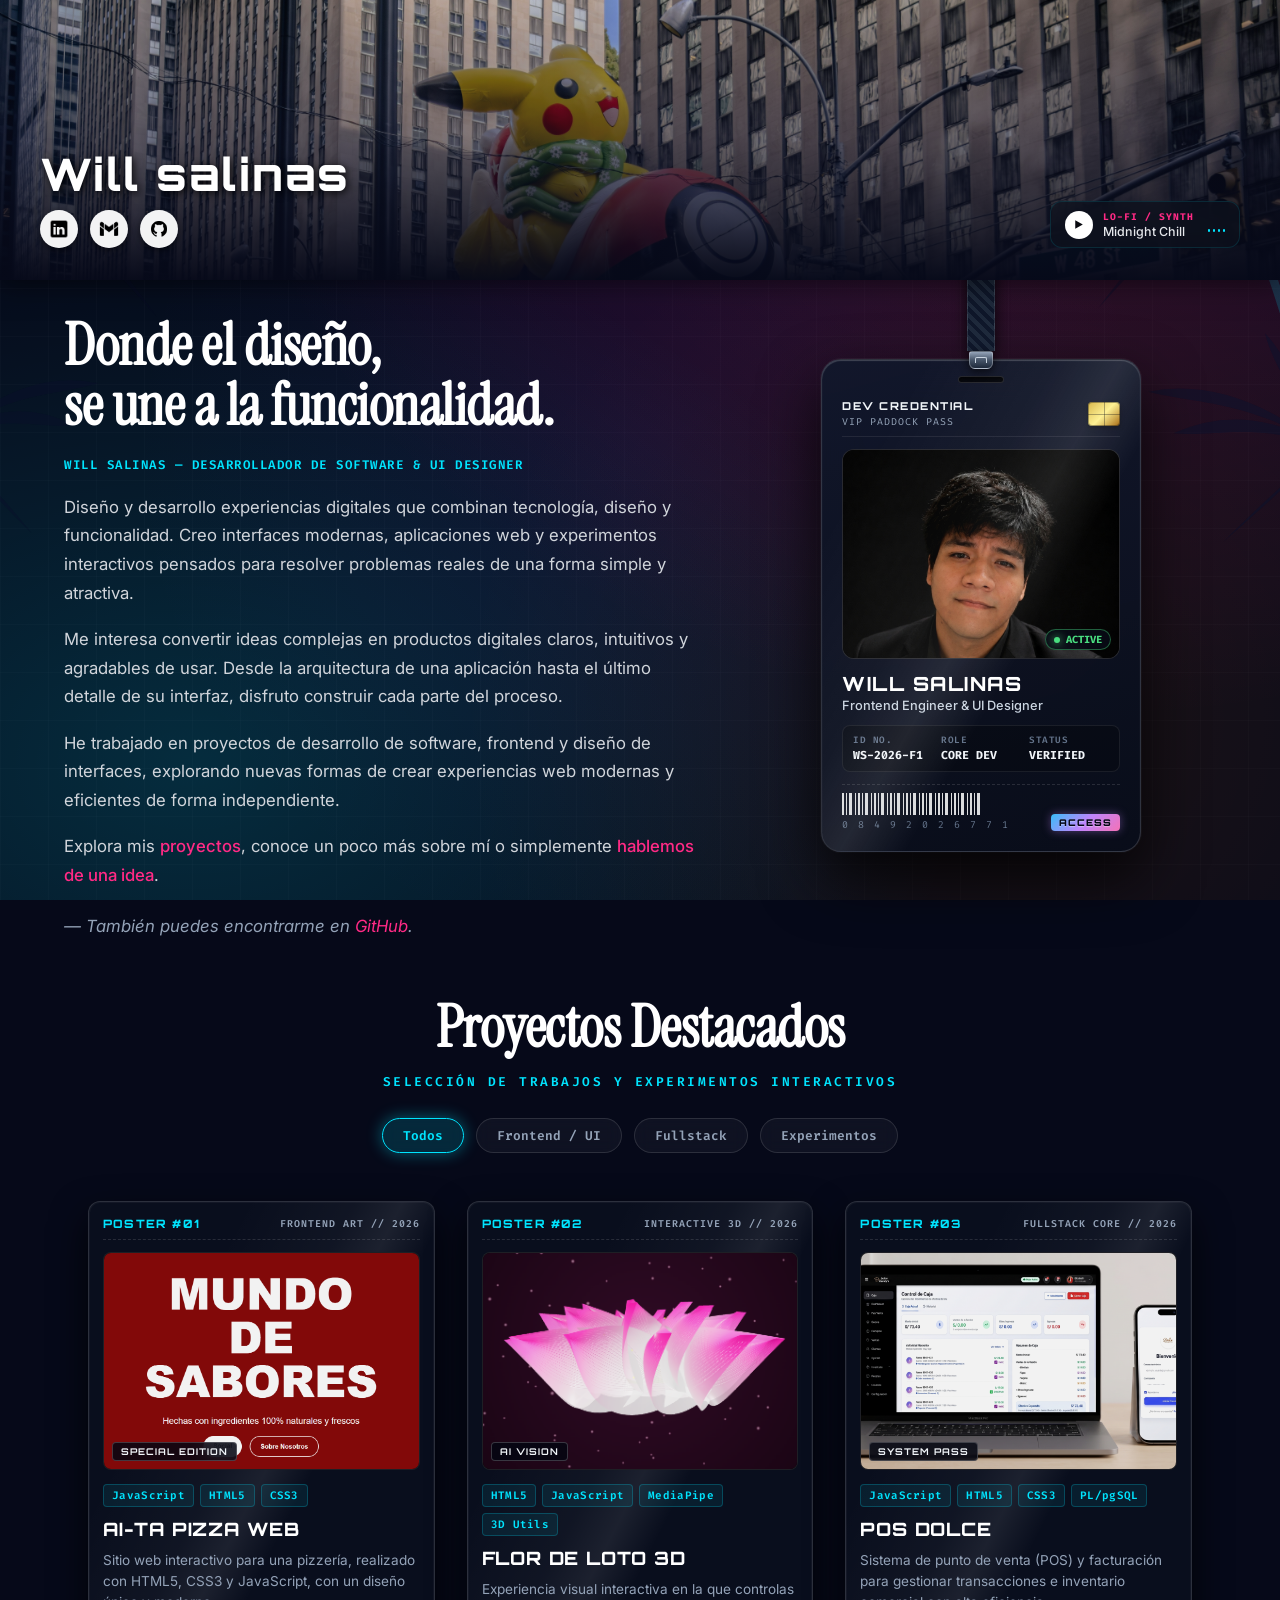
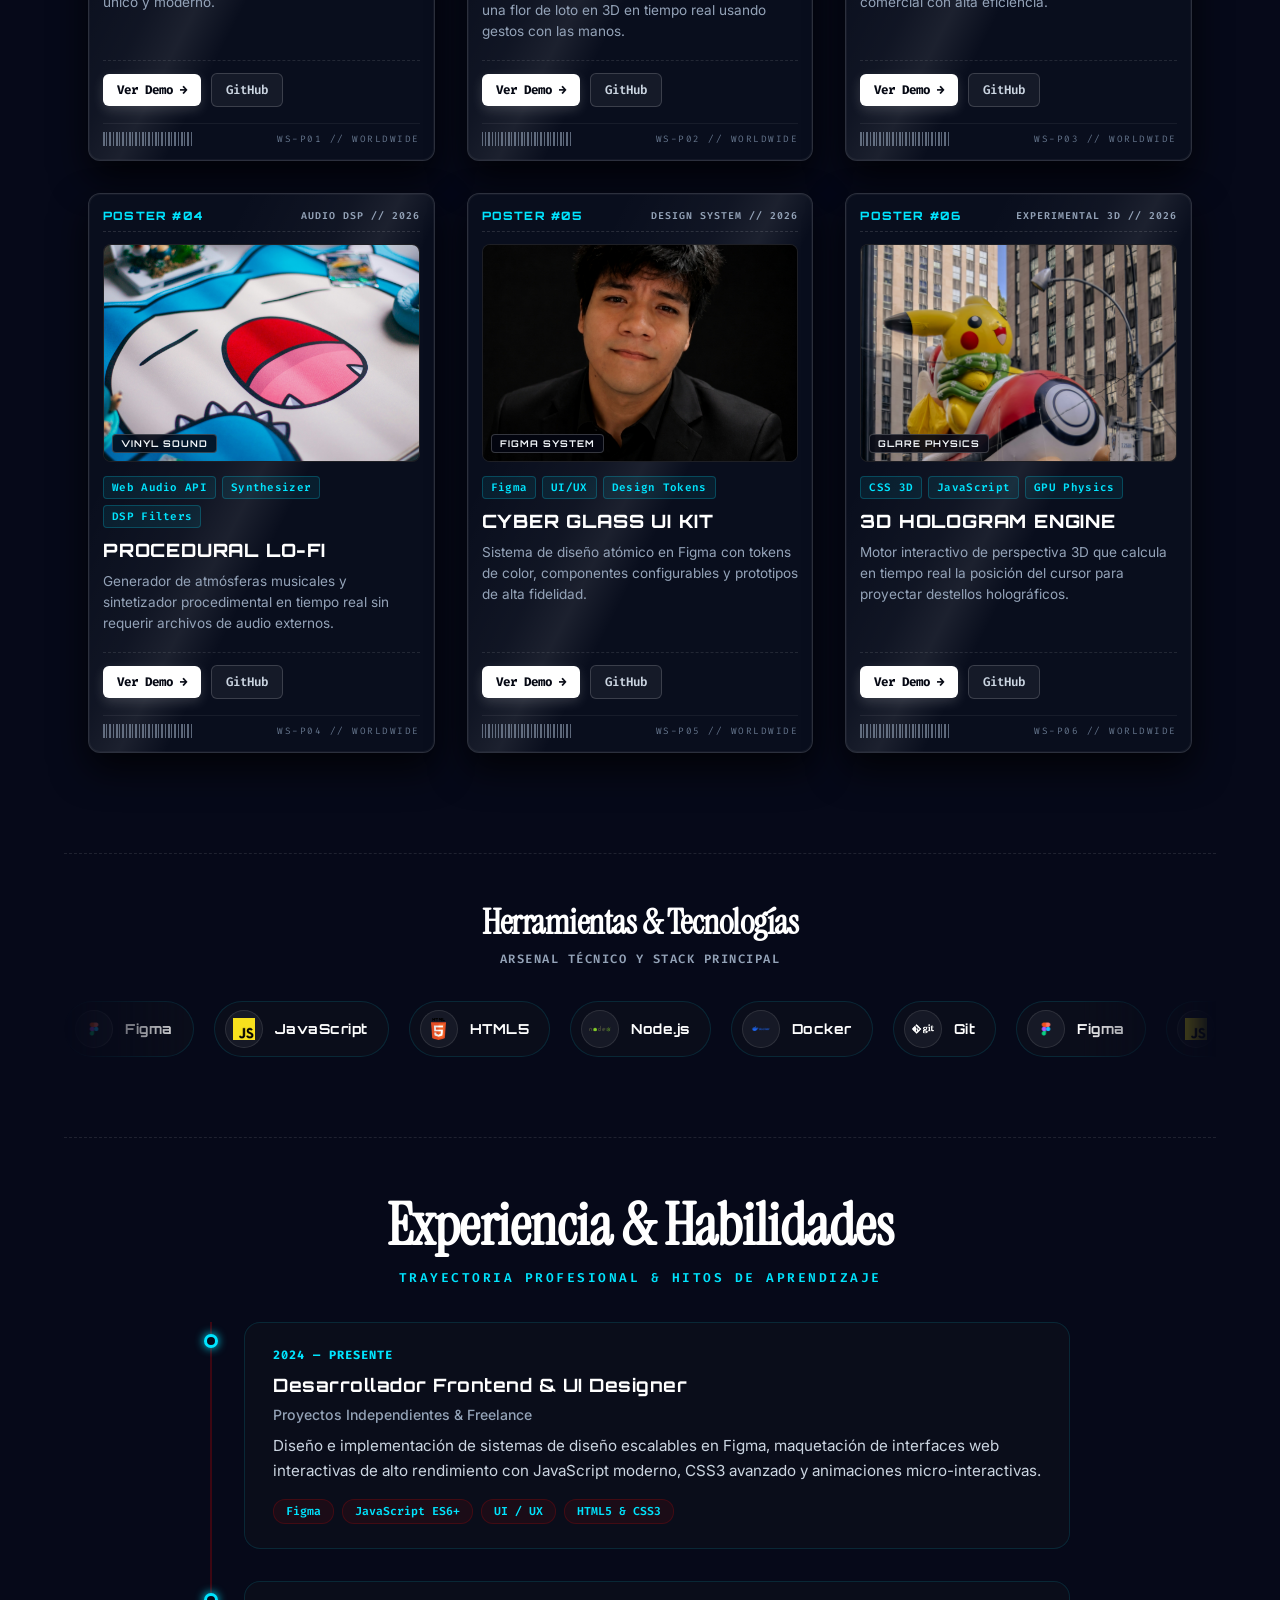
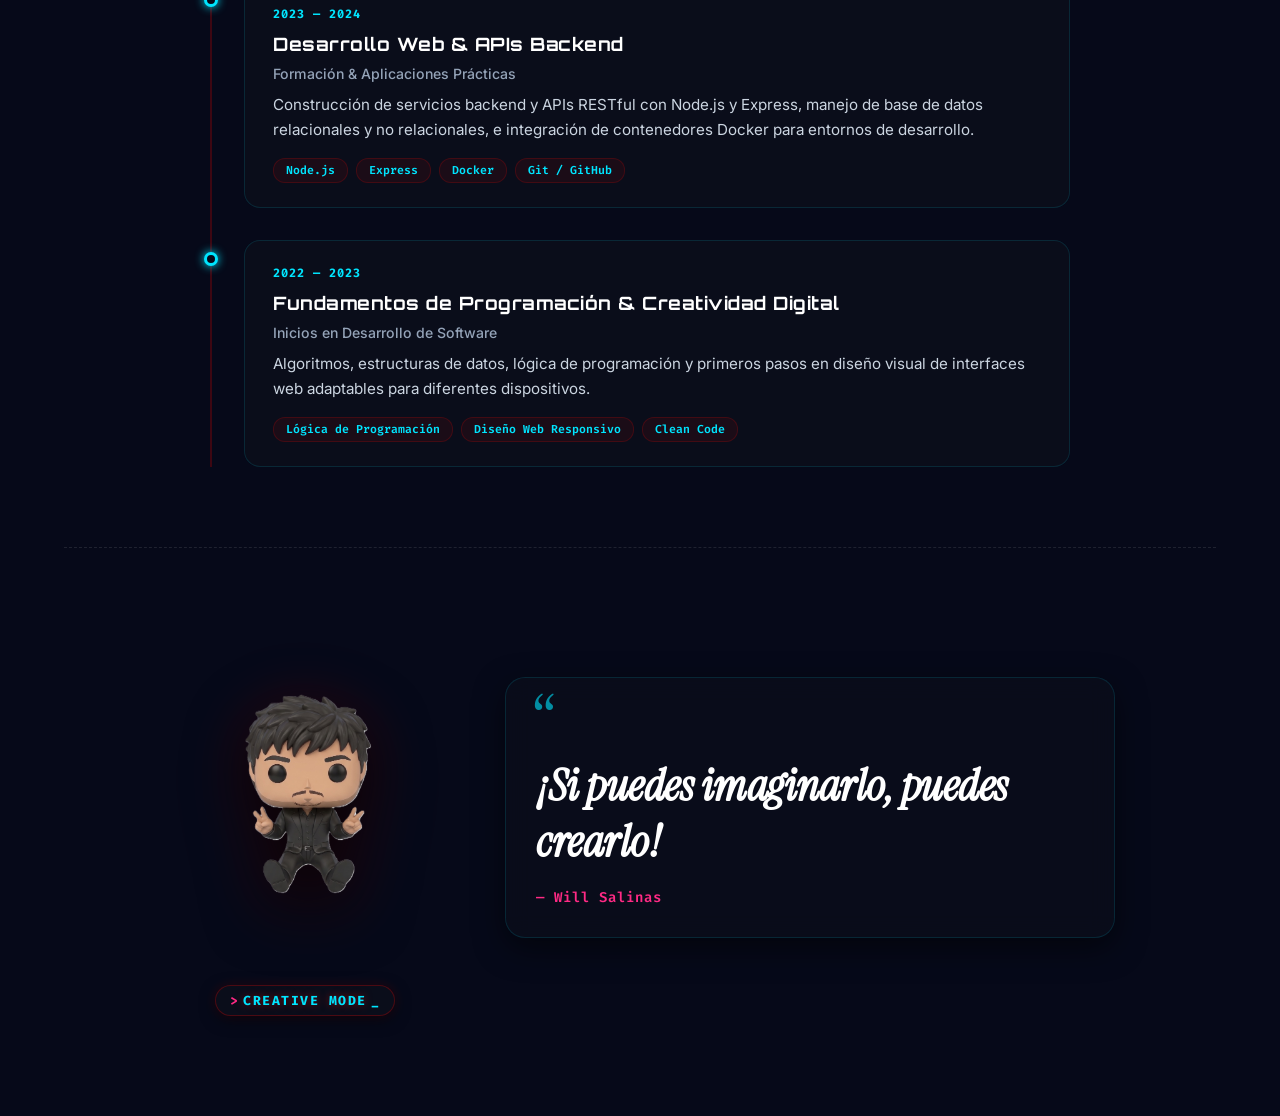
==== commit ba13c04e: "feat: center projects title and redesign projects into graphic design posters layout" ====
--- a/index.html
+++ b/index.html
@@ -198,198 +198,259 @@
       <button class="filter-btn" data-filter="experimentos">Experimentos</button>
     </div>
 
-    <!-- Grid de Proyectos -->
-    <div class="projects-grid">
+    <!-- Grid de Proyectos Estilo Poster Designs -->
+    <div class="projects-grid poster-grid">
       
-      <!-- Tarjeta Proyecto 1 (Hero Bento) -->
-      <article class="project-card bento-hero" data-category="frontend">
-        <span class="racing-dorsal">01</span>
-        <div class="project-thumb-wrap">
-          <img src="image/Pagina.png" alt="Ai-Ta Pizza Web" class="project-thumb">
-        </div>
-        <div class="project-details">
-          <div class="project-tags">
-            <span class="tech-tag">JavaScript</span>
-            <span class="tech-tag">HTML5</span>
-            <span class="tech-tag">CSS3</span>
-          </div>
-          <h3 class="project-title">Pagina web Ai-Ta Pizza</h3>
-          <p class="project-description">
-            Sitio web para una pizzería, realizado con HTML5, CSS3 y JavaScript, con un diseño único y moderno.
-          </p>
-          <div class="project-actions">
-            <button class="project-btn project-btn-primary open-demo-btn" 
-              data-title="Pagina web Ai-Ta Pizza"
-              data-tags="JavaScript, HTML5, CSS3"
-              data-desc="Sitio web para una pizzería, realizado con HTML5, CSS3 y JavaScript, con un diseño único y moderno."
-              data-features="Diseño único y moderno.|Video de la temática.|Acceso a delivery y menú interactivo."
-              data-video=""
-              data-github="https://github.com/willwolfs/AitaPizza-Web">
-              Ver Demo &rarr;
-            </button>
-            <a href="https://github.com/willwolfs/AitaPizza-Web" target="_blank" rel="noopener noreferrer" class="project-btn project-btn-secondary">GitHub</a>
+      <!-- Poster 1: Ai-Ta Pizza Web -->
+      <article class="project-card poster-card" data-category="frontend">
+        <div class="poster-inner">
+          <div class="poster-top-bar">
+            <span class="poster-issue">POSTER #01</span>
+            <span class="poster-badge-stamp">FRONTEND ART // 2026</span>
+          </div>
+          <div class="poster-frame">
+            <img src="image/Pagina.png" alt="Ai-Ta Pizza Web" class="poster-img">
+            <span class="poster-art-tag">SPECIAL EDITION</span>
+          </div>
+          <div class="poster-body">
+            <div class="poster-meta-tags">
+              <span class="tech-tag">JavaScript</span>
+              <span class="tech-tag">HTML5</span>
+              <span class="tech-tag">CSS3</span>
+            </div>
+            <h3 class="poster-title">Ai-Ta Pizza Web</h3>
+            <p class="poster-desc">
+              Sitio web interactivo para una pizzería, realizado con HTML5, CSS3 y JavaScript, con un diseño único y moderno.
+            </p>
+            <div class="project-actions">
+              <button class="project-btn project-btn-primary open-demo-btn" 
+                data-title="Pagina web Ai-Ta Pizza"
+                data-tags="JavaScript, HTML5, CSS3"
+                data-desc="Sitio web para una pizzería, realizado con HTML5, CSS3 y JavaScript, con un diseño único y moderno."
+                data-features="Diseño único y moderno.|Video de la temática.|Acceso a delivery y menú interactivo."
+                data-video=""
+                data-github="https://github.com/willwolfs/AitaPizza-Web">
+                Ver Demo &rarr;
+              </button>
+              <a href="https://github.com/willwolfs/AitaPizza-Web" target="_blank" rel="noopener noreferrer" class="project-btn project-btn-secondary">GitHub</a>
+            </div>
+          </div>
+          <div class="poster-bottom-strip">
+            <div class="poster-mini-barcode"></div>
+            <span class="poster-serial-code">WS-P01 // WORLDWIDE</span>
           </div>
         </div>
       </article>
 
-      <!-- Tarjeta Proyecto 2 (Bento Vertical) -->
-      <article class="project-card bento-tall" data-category="frontend">
-        <span class="racing-dorsal">02</span>
-        <div class="project-thumb-wrap">
-          <img src="image/flor.png" alt="Flor de loto 3D" class="project-thumb">
-        </div>
-        <div class="project-details">
-          <div class="project-tags">
-            <span class="tech-tag">HTML &amp; CSS</span>
-            <span class="tech-tag">JavaScript</span>
-            <span class="tech-tag">MediaPipe</span>
-            <span class="tech-tag">Camera Utils</span>
-          </div>
-          <h3 class="project-title">Flor de loto 3D</h3>
-          <p class="project-description">
-            Este proyecto es una experiencia visual interactiva en la que controlas una flor de loto en 3D usando gestos de manos.
-          </p>
-          <div class="project-actions">
-            <button class="project-btn project-btn-primary open-demo-btn"
-              data-title="Flor de loto 3D"
-              data-tags="HTML, CSS, JavaScript, MediaPipe, Camera Utils"
-              data-desc="Este proyecto es una experiencia visual interactiva en la que controlas una flor de loto en 3D usando gestos de manos."
-              data-features="Experimenta la interacción con el entorno de forma natural.|Observa cómo la tecnología se fusiona con la naturaleza.|Descubre una experiencia relajante y meditativa."
-              data-video=""
-              data-github="https://github.com/willwolfs/flor.loto">
-              Ver Demo &rarr;
-            </button>
-            <a href="https://github.com/willwolfs/flor.loto" target="_blank" rel="noopener noreferrer" class="project-btn project-btn-secondary">GitHub</a>
+      <!-- Poster 2: Flor de loto 3D -->
+      <article class="project-card poster-card" data-category="frontend">
+        <div class="poster-inner">
+          <div class="poster-top-bar">
+            <span class="poster-issue">POSTER #02</span>
+            <span class="poster-badge-stamp">INTERACTIVE 3D // 2026</span>
+          </div>
+          <div class="poster-frame">
+            <img src="image/flor.png" alt="Flor de loto 3D" class="poster-img">
+            <span class="poster-art-tag">AI VISION</span>
+          </div>
+          <div class="poster-body">
+            <div class="poster-meta-tags">
+              <span class="tech-tag">HTML5</span>
+              <span class="tech-tag">JavaScript</span>
+              <span class="tech-tag">MediaPipe</span>
+              <span class="tech-tag">3D Utils</span>
+            </div>
+            <h3 class="poster-title">Flor de Loto 3D</h3>
+            <p class="poster-desc">
+              Experiencia visual interactiva en la que controlas una flor de loto en 3D en tiempo real usando gestos con las manos.
+            </p>
+            <div class="project-actions">
+              <button class="project-btn project-btn-primary open-demo-btn"
+                data-title="Flor de loto 3D"
+                data-tags="HTML, CSS, JavaScript, MediaPipe, Camera Utils"
+                data-desc="Este proyecto es una experiencia visual interactiva en la que controlas una flor de loto en 3D usando gestos de manos."
+                data-features="Experimenta la interacción con el entorno de forma natural.|Observa cómo la tecnología se fusiona con la naturaleza.|Descubre una experiencia relajante y meditativa."
+                data-video=""
+                data-github="https://github.com/willwolfs/flor.loto">
+                Ver Demo &rarr;
+              </button>
+              <a href="https://github.com/willwolfs/flor.loto" target="_blank" rel="noopener noreferrer" class="project-btn project-btn-secondary">GitHub</a>
+            </div>
+          </div>
+          <div class="poster-bottom-strip">
+            <div class="poster-mini-barcode"></div>
+            <span class="poster-serial-code">WS-P02 // WORLDWIDE</span>
           </div>
         </div>
       </article>
 
-      <!-- Tarjeta Proyecto 3 (Bento Vertical) -->
-      <article class="project-card bento-tall" data-category="fullstack">
-        <span class="racing-dorsal">03</span>
-        <div class="project-thumb-wrap">
-          <img src="image/app.jpeg" alt="POS Dolce" class="project-thumb">
-        </div>
-        <div class="project-details">
-          <div class="project-tags">
-            <span class="tech-tag">JavaScript</span>
-            <span class="tech-tag">HTML5</span>
-            <span class="tech-tag">CSS3</span>
-            <span class="tech-tag">PL/pgSQL</span>
-          </div>
-          <h3 class="project-title">POS Dolce</h3>
-          <p class="project-description">
-            Este proyecto es un sistema de punto de venta (POS) diseñado para gestionar transacciones comerciales de manera eficiente.
-          </p>
-          <div class="project-actions">
-            <button class="project-btn project-btn-primary open-demo-btn"
-              data-title="POS Dolce"
-              data-tags="JavaScript, HTML5, CSS3, PL/pgSQL"
-              data-desc="Este proyecto es un sistema de punto de venta (POS) diseñado para gestionar transacciones comerciales de manera eficiente."
-              data-features="Interfaz intuitiva para la gestión de ventas.|Diseño moderno y minimalista.|Sistema de inventario integrado."
-              data-video=""
-              data-github="https://github.com/willwolfs/Dolce">
-              Ver Demo &rarr;
-            </button>
-            <a href="https://github.com/willwolfs/Dolce" target="_blank" rel="noopener noreferrer" class="project-btn project-btn-secondary">GitHub</a>
+      <!-- Poster 3: POS Dolce -->
+      <article class="project-card poster-card" data-category="fullstack">
+        <div class="poster-inner">
+          <div class="poster-top-bar">
+            <span class="poster-issue">POSTER #03</span>
+            <span class="poster-badge-stamp">FULLSTACK CORE // 2026</span>
+          </div>
+          <div class="poster-frame">
+            <img src="image/app.jpeg" alt="POS Dolce" class="poster-img">
+            <span class="poster-art-tag">SYSTEM PASS</span>
+          </div>
+          <div class="poster-body">
+            <div class="poster-meta-tags">
+              <span class="tech-tag">JavaScript</span>
+              <span class="tech-tag">HTML5</span>
+              <span class="tech-tag">CSS3</span>
+              <span class="tech-tag">PL/pgSQL</span>
+            </div>
+            <h3 class="poster-title">POS Dolce</h3>
+            <p class="poster-desc">
+              Sistema de punto de venta (POS) y facturación para gestionar transacciones e inventario comercial con alta eficiencia.
+            </p>
+            <div class="project-actions">
+              <button class="project-btn project-btn-primary open-demo-btn"
+                data-title="POS Dolce"
+                data-tags="JavaScript, HTML5, CSS3, PL/pgSQL"
+                data-desc="Este proyecto es un sistema de punto de venta (POS) diseñado para gestionar transacciones comerciales de manera eficiente."
+                data-features="Interfaz intuitiva para la gestión de ventas.|Diseño moderno y minimalista.|Sistema de inventario integrado."
+                data-video=""
+                data-github="https://github.com/willwolfs/Dolce">
+                Ver Demo &rarr;
+              </button>
+              <a href="https://github.com/willwolfs/Dolce" target="_blank" rel="noopener noreferrer" class="project-btn project-btn-secondary">GitHub</a>
+            </div>
+          </div>
+          <div class="poster-bottom-strip">
+            <div class="poster-mini-barcode"></div>
+            <span class="poster-serial-code">WS-P03 // WORLDWIDE</span>
           </div>
         </div>
       </article>
 
-      <!-- Tarjeta Proyecto 4 (Hero Bento Widescreen) -->
-      <article class="project-card bento-hero" data-category="experimentos">
-        <span class="racing-dorsal">04</span>
-        <div class="project-thumb-wrap">
-          <img src="image/snorlax.jpg" alt="Procedural Lo-Fi Soundscapes" class="project-thumb">
-        </div>
-        <div class="project-details">
-          <div class="project-tags">
-            <span class="tech-tag">Web Audio API</span>
-            <span class="tech-tag">Synthesizer</span>
-            <span class="tech-tag">Cyberpunk UI</span>
-          </div>
-          <h3 class="project-title">Procedural Lo-Fi Soundscapes</h3>
-          <p class="project-description">
-            Generador procedimental de atmósferas musicales y sintetizador de acordes Lo-Fi en tiempo real sin requerir archivos de audio pesados.
-          </p>
-          <div class="project-actions">
-            <button class="project-btn project-btn-primary open-demo-btn"
-              data-title="Procedural Lo-Fi Soundscapes"
-              data-tags="Web Audio API, DSP, Oscillator Nodes"
-              data-desc="Motor de síntesis sonora que genera progresiones armónicas de jazz y acordes Lo-Fi directamente en el hilo de audio del navegador. Aplica filtros pasa-bajas cálidos y reverberación por convolución matemática."
-              data-features="Generación matemática de frecuencias sonoras en tiempo real|Ecualizador visual sincronizado por audio|Cero consumo de ancho de banda y latencia ultra baja"
-              data-video="https://assets.mixkit.co/videos/preview/mixkit-dj-adjusting-the-sound-at-a-party-41716-large.mp4"
-              data-github="https://github.com/willwolfs">
-              Ver Demo &rarr;
-            </button>
-            <a href="https://github.com/willwolfs" target="_blank" rel="noopener noreferrer" class="project-btn project-btn-secondary">GitHub</a>
+      <!-- Poster 4: Procedural Lo-Fi Soundscapes -->
+      <article class="project-card poster-card" data-category="experimentos">
+        <div class="poster-inner">
+          <div class="poster-top-bar">
+            <span class="poster-issue">POSTER #04</span>
+            <span class="poster-badge-stamp">AUDIO DSP // 2026</span>
+          </div>
+          <div class="poster-frame">
+            <img src="image/snorlax.jpg" alt="Procedural Lo-Fi Soundscapes" class="poster-img">
+            <span class="poster-art-tag">VINYL SOUND</span>
+          </div>
+          <div class="poster-body">
+            <div class="poster-meta-tags">
+              <span class="tech-tag">Web Audio API</span>
+              <span class="tech-tag">Synthesizer</span>
+              <span class="tech-tag">DSP Filters</span>
+            </div>
+            <h3 class="poster-title">Procedural Lo-Fi</h3>
+            <p class="poster-desc">
+              Generador de atmósferas musicales y sintetizador procedimental en tiempo real sin requerir archivos de audio externos.
+            </p>
+            <div class="project-actions">
+              <button class="project-btn project-btn-primary open-demo-btn"
+                data-title="Procedural Lo-Fi Soundscapes"
+                data-tags="Web Audio API, DSP, Oscillator Nodes"
+                data-desc="Motor de síntesis sonora que genera progresiones armónicas de jazz y acordes Lo-Fi directamente en el hilo de audio del navegador. Aplica filtros pasa-bajas cálidos y reverberación por convolución matemática."
+                data-features="Generación matemática de frecuencias sonoras en tiempo real|Ecualizador visual sincronizado por audio|Cero consumo de ancho de banda y latencia ultra baja"
+                data-video="https://assets.mixkit.co/videos/preview/mixkit-dj-adjusting-the-sound-at-a-party-41716-large.mp4"
+                data-github="https://github.com/willwolfs">
+                Ver Demo &rarr;
+              </button>
+              <a href="https://github.com/willwolfs" target="_blank" rel="noopener noreferrer" class="project-btn project-btn-secondary">GitHub</a>
+            </div>
+          </div>
+          <div class="poster-bottom-strip">
+            <div class="poster-mini-barcode"></div>
+            <span class="poster-serial-code">WS-P04 // WORLDWIDE</span>
           </div>
         </div>
       </article>
 
-      <!-- Tarjeta Proyecto 5 (Bento Mediano) -->
-      <article class="project-card bento-medium" data-category="frontend">
-        <span class="racing-dorsal">05</span>
-        <div class="project-thumb-wrap">
-          <img src="image/Gemini_Generated_Image_t98cxut98cxut98c.jpeg" alt="Cyber Glass UI Design Kit" class="project-thumb">
-        </div>
-        <div class="project-details">
-          <div class="project-tags">
-            <span class="tech-tag">Figma</span>
-            <span class="tech-tag">UI/UX</span>
-            <span class="tech-tag">Design System</span>
-          </div>
-          <h3 class="project-title">Cyber Glass UI Design Kit</h3>
-          <p class="project-description">
-            Sistema de diseño en Figma con componentes atómicos, tokens de color neón, tipografías y prototipos interactivos de alta fidelidad.
-          </p>
-          <div class="project-actions">
-            <button class="project-btn project-btn-primary open-demo-btn"
-              data-title="Cyber Glass UI Design Kit"
-              data-tags="Figma, Auto-Layout 5.0, Design Tokens"
-              data-desc="Kit de diseño UI/UX completo construido con auto-layout avanzado, variantes de componentes y tokens semánticos sincronizados con código CSS. Diseñado para acelerar la creación de aplicaciones web con estética futurista."
-              data-features="Más de 80 componentes configurables con variantes|Guía de estilos completa con tipografía y paleta cromática|Prototipos navegables listos para pruebas de usabilidad"
-              data-video="https://assets.mixkit.co/videos/preview/mixkit-creative-team-working-on-a-digital-project-41714-large.mp4"
-              data-github="https://github.com/willwolfs">
-              Ver Demo &rarr;
-            </button>
-            <a href="https://github.com/willwolfs" target="_blank" rel="noopener noreferrer" class="project-btn project-btn-secondary">GitHub</a>
+      <!-- Poster 5: Cyber Glass UI Design Kit -->
+      <article class="project-card poster-card" data-category="frontend">
+        <div class="poster-inner">
+          <div class="poster-top-bar">
+            <span class="poster-issue">POSTER #05</span>
+            <span class="poster-badge-stamp">DESIGN SYSTEM // 2026</span>
+          </div>
+          <div class="poster-frame">
+            <img src="image/Gemini_Generated_Image_t98cxut98cxut98c.jpeg" alt="Cyber Glass UI Design Kit" class="poster-img">
+            <span class="poster-art-tag">FIGMA SYSTEM</span>
+          </div>
+          <div class="poster-body">
+            <div class="poster-meta-tags">
+              <span class="tech-tag">Figma</span>
+              <span class="tech-tag">UI/UX</span>
+              <span class="tech-tag">Design Tokens</span>
+            </div>
+            <h3 class="poster-title">Cyber Glass UI Kit</h3>
+            <p class="poster-desc">
+              Sistema de diseño atómico en Figma con tokens de color, componentes configurables y prototipos de alta fidelidad.
+            </p>
+            <div class="project-actions">
+              <button class="project-btn project-btn-primary open-demo-btn"
+                data-title="Cyber Glass UI Design Kit"
+                data-tags="Figma, Auto-Layout 5.0, Design Tokens"
+                data-desc="Kit de diseño UI/UX completo construido con auto-layout avanzado, variantes de componentes y tokens semánticos sincronizados con código CSS. Diseñado para acelerar la creación de aplicaciones web con estética futurista."
+                data-features="Más de 80 componentes configurables con variantes|Guía de estilos completa con tipografía y paleta cromática|Prototipos navegables listos para pruebas de usabilidad"
+                data-video="https://assets.mixkit.co/videos/preview/mixkit-creative-team-working-on-a-digital-project-41714-large.mp4"
+                data-github="https://github.com/willwolfs">
+                Ver Demo &rarr;
+              </button>
+              <a href="https://github.com/willwolfs" target="_blank" rel="noopener noreferrer" class="project-btn project-btn-secondary">GitHub</a>
+            </div>
+          </div>
+          <div class="poster-bottom-strip">
+            <div class="poster-mini-barcode"></div>
+            <span class="poster-serial-code">WS-P05 // WORLDWIDE</span>
           </div>
         </div>
       </article>
 
-      <!-- Tarjeta Proyecto 6 (Bento Mediano) -->
-      <article class="project-card bento-medium" data-category="experimentos">
-        <span class="racing-dorsal">06</span>
-        <div class="project-thumb-wrap">
-          <img src="image/pika2.jpg" alt="3D Holographic Perspective Engine" class="project-thumb">
-        </div>
-        <div class="project-details">
-          <div class="project-tags">
-            <span class="tech-tag">CSS 3D</span>
-            <span class="tech-tag">JavaScript</span>
-            <span class="tech-tag">Physics</span>
-          </div>
-          <h3 class="project-title">3D Holographic Perspective Engine</h3>
-          <p class="project-description">
-            Motor de perspectiva y profundidad 3D interactivo que calcula dinámicamente la posición del cursor para generar reflejos holográficos.
-          </p>
-          <div class="project-actions">
-            <button class="project-btn project-btn-primary open-demo-btn"
-              data-title="3D Holographic Perspective Engine"
-              data-tags="CSS 3D Transforms, Pointer Events, Glare Physics"
-              data-desc="Experimento de física visual que transforma tarjetas planas en objetos tridimensionales interactivos. Calcula ángulos de inclinación (pitch y roll) y desplaza reflejos dinámicos con aceleración por GPU."
-              data-features="Cálculo matemático de vectores de inclinación en tiempo real|Capas holográficas con gradientes y aberración cromática|Soporte multi-dispositivo y acelerómetro en móviles"
-              data-video="https://assets.mixkit.co/videos/preview/mixkit-hand-typing-on-a-laptop-keyboard-41315-large.mp4"
-              data-github="https://github.com/willwolfs">
-              Ver Demo &rarr;
-            </button>
-            <a href="https://github.com/willwolfs" target="_blank" rel="noopener noreferrer" class="project-btn project-btn-secondary">GitHub</a>
+      <!-- Poster 6: 3D Holographic Perspective Engine -->
+      <article class="project-card poster-card" data-category="experimentos">
+        <div class="poster-inner">
+          <div class="poster-top-bar">
+            <span class="poster-issue">POSTER #06</span>
+            <span class="poster-badge-stamp">EXPERIMENTAL 3D // 2026</span>
+          </div>
+          <div class="poster-frame">
+            <img src="image/pika2.jpg" alt="3D Holographic Perspective Engine" class="poster-img">
+            <span class="poster-art-tag">GLARE PHYSICS</span>
+          </div>
+          <div class="poster-body">
+            <div class="poster-meta-tags">
+              <span class="tech-tag">CSS 3D</span>
+              <span class="tech-tag">JavaScript</span>
+              <span class="tech-tag">GPU Physics</span>
+            </div>
+            <h3 class="poster-title">3D Hologram Engine</h3>
+            <p class="poster-desc">
+              Motor interactivo de perspectiva 3D que calcula en tiempo real la posición del cursor para proyectar destellos holográficos.
+            </p>
+            <div class="project-actions">
+              <button class="project-btn project-btn-primary open-demo-btn"
+                data-title="3D Holographic Perspective Engine"
+                data-tags="CSS 3D Transforms, Pointer Events, Glare Physics"
+                data-desc="Experimento de física visual que transforma tarjetas planas en objetos tridimensionales interactivos. Calcula ángulos de inclinación (pitch y roll) y desplaza reflejos dinámicos con aceleración por GPU."
+                data-features="Cálculo matemático de vectores de inclinación en tiempo real|Capas holográficas con gradientes y aberración cromática|Soporte multi-dispositivo y acelerómetro en móviles"
+                data-video="https://assets.mixkit.co/videos/preview/mixkit-hand-typing-on-a-laptop-keyboard-41315-large.mp4"
+                data-github="https://github.com/willwolfs">
+                Ver Demo &rarr;
+              </button>
+              <a href="https://github.com/willwolfs" target="_blank" rel="noopener noreferrer" class="project-btn project-btn-secondary">GitHub</a>
+            </div>
+          </div>
+          <div class="poster-bottom-strip">
+            <div class="poster-mini-barcode"></div>
+            <span class="poster-serial-code">WS-P06 // WORLDWIDE</span>
           </div>
         </div>
       </article>
 
     </div>
+
   </section>
 
   <!-- Sección de Herramientas / Carrusel Tira Continua (Infinite Marquee) -->
--- a/css/index.css
+++ b/css/index.css
@@ -73,7 +73,9 @@
   justify-content: flex-end;
   padding: 24px 24px 32px;
   position: relative;
-  z-index: 1;
+  z-index: 2;
+  box-shadow: 0 4px 25px rgba(0, 0, 0, 0.5);
+  border-bottom: none;
 }
 
 .banner-top-row {
@@ -338,12 +340,12 @@
   text-shadow: 0 0 8px rgba(225, 6, 0, 0.6);
 }
 
-/* --- Sección de Presentación Principal (2 Columnas: Descripción Izquierda, Círculo Foto Derecha) --- */
+/* --- Sección de Presentación Principal (2 Columnas: Descripción Izquierda, Carnet Derecha) --- */
 .hero-split-section {
   display: grid;
   grid-template-columns: 1.15fr 0.85fr;
   gap: 48px;
-  align-items: center;
+  align-items: start;
   width: 100%;
   margin: 10px 0 50px;
 }
@@ -457,10 +459,11 @@
 .hero-carnet-col {
   display: flex;
   justify-content: center;
-  align-items: center;
-  position: relative;
-  padding: 10px;
+  align-items: flex-start;
+  position: relative;
+  padding: 0 10px;
   perspective: 1200px;
+  margin-top: 15px; /* Deja espacio para que la soga sea visiblemente larga y elegante */
 }
 
 .carnet-container {
@@ -477,19 +480,20 @@
   transform: translateY(-6px) rotate(-1deg);
 }
 
-/* Cinta y Gancho del Carnet (Lanyard Clip) */
+/* Cinta y Gancho del Carnet (Lanyard Clip unido con el Banner) */
 .carnet-strap-holder {
   display: flex;
   flex-direction: column;
   align-items: center;
   position: relative;
-  z-index: 2;
+  z-index: 1;
   margin-bottom: -10px;
 }
 
 .carnet-strap {
-  width: 32px;
-  height: 28px;
+  width: 28px;
+  height: 95px;
+  margin-top: -75px;
   background: repeating-linear-gradient(
     45deg,
     #1e293b,
@@ -497,10 +501,12 @@
     #0f172a 4px,
     #0f172a 8px
   );
-  border-left: 1px solid rgba(255, 255, 255, 0.1);
-  border-right: 1px solid rgba(255, 255, 255, 0.1);
-  box-shadow: 0 4px 10px rgba(0, 0, 0, 0.6);
-}
+  border-left: 1px solid rgba(255, 255, 255, 0.12);
+  border-right: 1px solid rgba(255, 255, 255, 0.12);
+  box-shadow: 0 4px 14px rgba(0, 0, 0, 0.8);
+  position: relative;
+}
+
 
 .carnet-clip {
   width: 24px;
@@ -828,7 +834,7 @@
   position: relative;
   z-index: 1;
   max-width: 1200px;
-  margin: 40px auto 80px;
+  margin: 36px auto 80px;
   padding: 0 24px;
 }
 
@@ -1265,7 +1271,12 @@
   }
 
   .hero-carnet-col {
-    margin: 10px auto;
+    margin: 20px auto 10px;
+  }
+
+  .carnet-strap {
+    height: 32px;
+    margin-top: 0;
   }
 }
 
--- a/css/proyectos.css
+++ b/css/proyectos.css
@@ -13,12 +13,33 @@
   background-repeat: no-repeat;
 }
 
-/* Encabezado de la SecciÃ³n de Proyectos en Index */
+/* Encabezado Centrado de la Sección de Proyectos */
 .projects-header-block {
-  margin-bottom: 32px;
+  margin-bottom: 28px;
   display: flex;
   flex-direction: column;
+  align-items: center;
+  text-align: center;
   gap: 8px;
+}
+
+.section-title {
+  font-family: 'Instrument Serif', Georgia, serif;
+  font-size: clamp(2.5rem, 4.5vw, 3.6rem);
+  font-weight: 700;
+  letter-spacing: -0.5px;
+  color: #ffffff;
+  text-align: center;
+}
+
+.section-subtag {
+  font-family: 'Fira Code', monospace;
+  font-size: 0.8rem;
+  font-weight: 600;
+  letter-spacing: 2.5px;
+  color: #00e5ff;
+  text-transform: uppercase;
+  text-align: center;
 }
 
 /* Contenedor Principal de Proyectos */
@@ -30,287 +51,354 @@
   z-index: 1;
 }
 
-/* Filtros de CategorÃ­as Minimalistas */
+/* Filtros de Categorías Centrados */
 .projects-filter {
   display: flex;
+  justify-content: center;
   align-items: center;
   gap: 12px;
-  margin-bottom: 40px;
+  margin-bottom: 48px;
   flex-wrap: wrap;
 }
 
 .filter-btn {
-  background: rgba(255, 255, 255, 0.03);
-  border: 1px solid var(--border-subtle);
+  background: rgba(255, 255, 255, 0.04);
+  border: 1px solid rgba(255, 255, 255, 0.12);
   color: var(--text-muted);
   font-family: 'Fira Code', monospace;
   font-size: 0.8rem;
   font-weight: 600;
-  padding: 8px 18px;
+  padding: 8px 20px;
   border-radius: 20px;
   cursor: pointer;
-  transition: all 0.2s ease;
+  transition: all 0.25s ease;
   backdrop-filter: blur(8px);
 }
 
 .filter-btn:hover {
   color: #ffffff;
-  border-color: rgba(0, 210, 255, 0.45);
+  border-color: #00e5ff;
+  box-shadow: 0 0 12px rgba(0, 229, 255, 0.3);
   transform: translateY(-2px);
 }
 
 .filter-btn.active {
-  background: rgba(0, 210, 255, 0.15);
-  color: #00d2ff;
-  border-color: #00d2ff;
-  box-shadow: 0 0 14px rgba(0, 210, 255, 0.35);
-}
-
-/* Grid de Tarjetas Bento Asimétrico */
+  background: rgba(0, 229, 255, 0.15);
+  color: #00e5ff;
+  border-color: #00e5ff;
+  box-shadow: 0 0 16px rgba(0, 229, 255, 0.4);
+}
+
+/* ===================================================
+   GRID DE POSTERS DE DISEÑO GRÁFICO (POSTER DESIGNS)
+   =================================================== */
+.projects-grid.poster-grid,
 .projects-grid {
   display: grid;
-  grid-template-columns: repeat(12, 1fr);
-  gap: 28px;
-}
-
-/* Tarjeta de Proyecto Aerodinámica (Estilo Ocean Bento) */
+  grid-template-columns: repeat(3, 1fr);
+  gap: 32px;
+  width: 100%;
+}
+
+/* Tarjeta de Proyecto Estilo Poster de Galería / Festival */
+.project-card.poster-card,
 .project-card {
-  background: rgba(6, 18, 38, 0.82);
-  border: 1px solid rgba(56, 189, 248, 0.12);
-  border-radius: 22px 6px 22px 6px; /* Corte asimétrico aerodinámico */
+  background: #090e1d;
+  border: 1px solid rgba(255, 255, 255, 0.14);
+  border-radius: 12px;
+  padding: 14px;
+  position: relative;
   overflow: hidden;
   display: flex;
   flex-direction: column;
-  backdrop-filter: blur(14px);
-  -webkit-backdrop-filter: blur(14px);
-  transition: all 0.35s cubic-bezier(0.16, 1, 0.3, 1);
-  position: relative;
-  box-shadow: 0 10px 25px rgba(0, 0, 0, 0.6);
-}
-
-/* Franja superior estilo Miami (Cyan a Pink / Magenta a Sunset Orange) */
-.project-card::before {
+  box-shadow: 0 16px 36px rgba(0, 0, 0, 0.75), inset 0 0 0 1px rgba(255, 255, 255, 0.04);
+  transition: all 0.4s cubic-bezier(0.16, 1, 0.3, 1);
+  backdrop-filter: blur(16px);
+  -webkit-backdrop-filter: blur(16px);
+}
+
+/* Efecto reflejo satinado de papel de poster al pasar cursor */
+.project-card::after {
   content: '';
   position: absolute;
-  top: 0;
-  left: 0;
-  width: 100%;
-  height: 3px;
-  background: linear-gradient(90deg, #00e5ff 0%, #ff2a85 55%, #ff7b00 100%);
-  opacity: 0.8;
-  transition: all 0.3s ease;
-  z-index: 3;
+  top: -60%;
+  left: -60%;
+  width: 220%;
+  height: 220%;
+  background: linear-gradient(
+    135deg,
+    transparent 40%,
+    rgba(255, 255, 255, 0.03) 47%,
+    rgba(255, 255, 255, 0.08) 50%,
+    transparent 53%
+  );
+  transform: rotate(-18deg);
+  pointer-events: none;
+  transition: transform 0.6s ease;
 }
 
 .project-card:hover {
-  border-color: rgba(255, 42, 133, 0.45);
-  transform: translateY(-6px);
-  box-shadow: 0 18px 40px rgba(0, 0, 0, 0.8), 0 0 25px rgba(255, 42, 133, 0.2);
-}
-
-.project-card:hover::before {
-  opacity: 1;
-  height: 3.5px;
-  background: linear-gradient(90deg, #00e5ff 0%, #ff2a85 45%, #ff7b00 90%);
-}
-
-/* Dorsal de Carrera de Telemetría (01, 02, etc.) */
-.racing-dorsal {
-  position: absolute;
-  top: 14px;
-  right: 18px;
+  transform: translateY(-8px) scale(1.012);
+  border-color: rgba(0, 229, 255, 0.45);
+  box-shadow: 
+    0 24px 50px rgba(0, 0, 0, 0.9), 
+    0 0 35px rgba(0, 229, 255, 0.22);
+}
+
+.project-card:hover::after {
+  transform: rotate(-18deg) translateY(18%);
+}
+
+.poster-inner {
+  display: flex;
+  flex-direction: column;
+  height: 100%;
+  gap: 12px;
+  position: relative;
+  z-index: 1;
+}
+
+/* Barra superior del Poster */
+.poster-top-bar {
+  display: flex;
+  justify-content: space-between;
+  align-items: center;
+  padding-bottom: 8px;
+  border-bottom: 1px dashed rgba(255, 255, 255, 0.12);
+}
+
+.poster-issue {
   font-family: 'Orbitron', sans-serif;
-  font-size: 2.2rem;
-  font-weight: 900;
-  color: rgba(255, 255, 255, 0.05);
-  letter-spacing: -1px;
-  pointer-events: none;
-  transition: all 0.3s ease;
-  z-index: 2;
-  user-select: none;
-  line-height: 1;
-}
-
-.project-card:hover .racing-dorsal {
-  color: rgba(255, 42, 133, 0.28);
-  transform: scale(1.08) translateY(-2px);
-}
-
-/* Clases de Disposición Bento Asimétrica */
-.bento-hero {
-  grid-column: span 8;
-  display: grid;
-  grid-template-columns: 1.15fr 1fr;
-  align-items: stretch;
-}
-
-.bento-tall {
-  grid-column: span 4;
-}
-
-.bento-medium {
-  grid-column: span 6;
-}
-
-/* Contenedor de Imagen de Portada */
+  font-size: 0.72rem;
+  font-weight: 800;
+  letter-spacing: 1.2px;
+  color: #00e5ff;
+}
+
+.poster-badge-stamp {
+  font-family: 'Fira Code', monospace;
+  font-size: 0.62rem;
+  font-weight: 600;
+  letter-spacing: 1px;
+  color: #94a3b8;
+  text-transform: uppercase;
+}
+
+/* Marco / Fotografía del Poster */
+.poster-frame,
 .project-thumb-wrap {
   position: relative;
   width: 100%;
+  aspect-ratio: 16 / 11;
+  border-radius: 8px;
   overflow: hidden;
-  background: #0d0f16;
-}
-
-.bento-hero .project-thumb-wrap {
-  padding-top: 0;
-  height: 100%;
-  min-height: 280px;
-}
-
-.bento-tall .project-thumb-wrap,
-.bento-medium .project-thumb-wrap {
-  padding-top: 56.25%; /* Ratio 16:9 */
-}
-
+  background: #04060c;
+  border: 1px solid rgba(255, 255, 255, 0.1);
+  box-shadow: inset 0 0 15px rgba(0, 0, 0, 0.8);
+}
+
+.poster-img,
 .project-thumb {
   width: 100%;
   height: 100%;
   object-fit: cover;
-  transition: transform 0.4s ease;
   display: block;
-}
-
-.bento-tall .project-thumb,
-.bento-medium .project-thumb {
+  transition: transform 0.45s cubic-bezier(0.16, 1, 0.3, 1);
+  filter: contrast(1.04) brightness(0.95);
+}
+
+.project-card:hover .poster-img,
+.project-card:hover .project-thumb {
+  transform: scale(1.05);
+  filter: contrast(1.06) brightness(1.02);
+}
+
+/* Sello / Etiqueta artística sobre la imagen (Estilo Poster / Album) */
+.poster-art-tag {
   position: absolute;
-  top: 0;
-  left: 0;
-}
-
-.project-card:hover .project-thumb {
-  transform: scale(1.04);
-}
-
-/* Detalles del Proyecto */
+  bottom: 8px;
+  left: 8px;
+  background: rgba(4, 7, 18, 0.85);
+  border: 1px solid rgba(255, 255, 255, 0.2);
+  color: #f1f5f9;
+  font-family: 'Orbitron', sans-serif;
+  font-size: 0.58rem;
+  font-weight: 700;
+  letter-spacing: 1px;
+  padding: 3px 8px;
+  border-radius: 4px;
+  backdrop-filter: blur(8px);
+}
+
+/* Cuerpo del Poster */
+.poster-body,
 .project-details {
-  padding: 24px;
   display: flex;
   flex-direction: column;
+  gap: 10px;
   flex-grow: 1;
-  gap: 12px;
-  justify-content: space-between;
-}
-
+}
+
+.poster-meta-tags,
 .project-tags {
   display: flex;
   flex-wrap: wrap;
-  gap: 8px;
-}
-
-.tech-tag {
-  font-family: 'Fira Code', monospace;
-  font-size: 0.7rem;
+  gap: 6px;
+  margin-top: 2px;
+}
+
+.poster-meta-tags .tech-tag,
+.project-tags .tech-tag {
+  font-family: 'Fira Code', monospace;
+  font-size: 0.68rem;
   font-weight: 600;
-  color: var(--ferrari-yellow);
-  background: rgba(255, 204, 0, 0.08);
-  border: 1px solid rgba(255, 204, 0, 0.25);
+  color: #00e5ff;
+  background: rgba(0, 229, 255, 0.08);
+  border: 1px solid rgba(0, 229, 255, 0.22);
   padding: 3px 8px;
-  border-radius: 6px;
-  letter-spacing: 0.5px;
-}
-
+  border-radius: 4px;
+  letter-spacing: 0.3px;
+}
+
+.poster-title,
 .project-title {
   font-family: 'Orbitron', sans-serif;
-  font-size: 1.25rem;
-  font-weight: 700;
+  font-size: 1.15rem;
+  font-weight: 800;
+  letter-spacing: 0.8px;
+  text-transform: uppercase;
   color: #ffffff;
-  letter-spacing: 0.5px;
-  line-height: 1.3;
-}
-
+  margin: 0;
+  line-height: 1.25;
+}
+
+.poster-desc,
 .project-description {
   font-family: 'Inter', sans-serif;
-  font-size: 0.92rem;
-  line-height: 1.6;
-  color: #cbd5e1;
+  font-size: 0.85rem;
+  line-height: 1.55;
+  color: #94a3b8;
+  margin: 0;
   flex-grow: 1;
 }
 
-/* Enlaces y Botones de la Tarjeta */
-.project-actions {
-  display: flex;
-  align-items: center;
-  gap: 12px;
-  margin-top: 10px;
-  padding-top: 14px;
-  border-top: 1px dashed rgba(255, 255, 255, 0.08);
+/* Acciones del Poster */
+.project-card .project-actions {
+  display: flex;
+  align-items: center;
+  gap: 10px;
+  margin-top: 8px;
+  padding-top: 12px;
+  border-top: 1px dashed rgba(255, 255, 255, 0.1);
 }
 
 .project-btn {
   display: inline-flex;
   align-items: center;
+  justify-content: center;
   gap: 6px;
   font-family: 'Fira Code', monospace;
-  font-size: 0.8rem;
+  font-size: 0.78rem;
   font-weight: 600;
   padding: 8px 14px;
-  border-radius: 8px;
+  border-radius: 6px;
   text-decoration: none;
-  transition: all 0.2s ease;
+  cursor: pointer;
+  transition: all 0.25s ease;
 }
 
 .project-btn-primary {
   background: #ffffff;
-  color: #08090f;
+  color: #060914;
+  border: none;
+  font-weight: 700;
+  box-shadow: 0 4px 12px rgba(255, 255, 255, 0.15);
 }
 
 .project-btn-primary:hover {
-  background: var(--cyan-neon);
-  box-shadow: 0 0 12px var(--cyan-neon);
+  background: #00e5ff;
+  color: #04060f;
+  box-shadow: 0 0 16px rgba(0, 229, 255, 0.6);
+  transform: translateY(-2px);
 }
 
 .project-btn-secondary {
   background: rgba(255, 255, 255, 0.05);
-  color: #e5e7eb;
-  border: 1px solid rgba(255, 255, 255, 0.15);
+  color: #cbd5e1;
+  border: 1px solid rgba(255, 255, 255, 0.16);
 }
 
 .project-btn-secondary:hover {
   background: rgba(255, 255, 255, 0.12);
-  border-color: rgba(255, 255, 255, 0.3);
+  border-color: rgba(255, 255, 255, 0.35);
   color: #ffffff;
-}
-
-/* Responsive */
-@media (max-width: 960px) {
+  transform: translateY(-2px);
+}
+
+/* Tira Inferior: Código de Barras y Serial de Edición Gráfica */
+.poster-bottom-strip {
+  display: flex;
+  justify-content: space-between;
+  align-items: center;
+  padding-top: 8px;
+  margin-top: 4px;
+  border-top: 1px solid rgba(255, 255, 255, 0.06);
+}
+
+.poster-mini-barcode {
+  width: 90px;
+  height: 14px;
+  background: repeating-linear-gradient(
+    90deg,
+    #94a3b8 0px,
+    #94a3b8 1.5px,
+    transparent 1.5px,
+    transparent 3px,
+    #94a3b8 3px,
+    #94a3b8 4px,
+    transparent 4px,
+    transparent 6px,
+    #94a3b8 6px,
+    #94a3b8 8px,
+    transparent 8px,
+    transparent 10px,
+    #94a3b8 10px,
+    #94a3b8 11px,
+    transparent 11px,
+    transparent 13px
+  );
+  opacity: 0.6;
+}
+
+.poster-serial-code {
+  font-family: 'Fira Code', monospace;
+  font-size: 0.58rem;
+  color: #64748b;
+  letter-spacing: 1.5px;
+}
+
+/* Responsive Poster Grid */
+@media (max-width: 1040px) {
+  .projects-grid.poster-grid,
+  .projects-grid {
+    grid-template-columns: repeat(2, 1fr);
+    gap: 24px;
+  }
+}
+
+@media (max-width: 680px) {
+  .projects-grid.poster-grid,
   .projects-grid {
     grid-template-columns: 1fr;
     gap: 24px;
   }
 
-  .bento-hero,
-  .bento-tall,
-  .bento-medium {
-    grid-column: span 1;
-    display: flex;
-    flex-direction: column;
-  }
-
-  .bento-hero .project-thumb-wrap {
-    min-height: auto;
-    padding-top: 56.25%;
-  }
-
-  .bento-hero .project-thumb {
-    position: absolute;
-    top: 0;
-    left: 0;
-  }
-
   .projects-section {
     margin: 36px auto 60px;
     padding: 0 16px;
   }
 }
+
 
 /* ===================================================
    MODAL DE VIDEO DEMOSTRACIÃ“N (2 COLUMNAS)
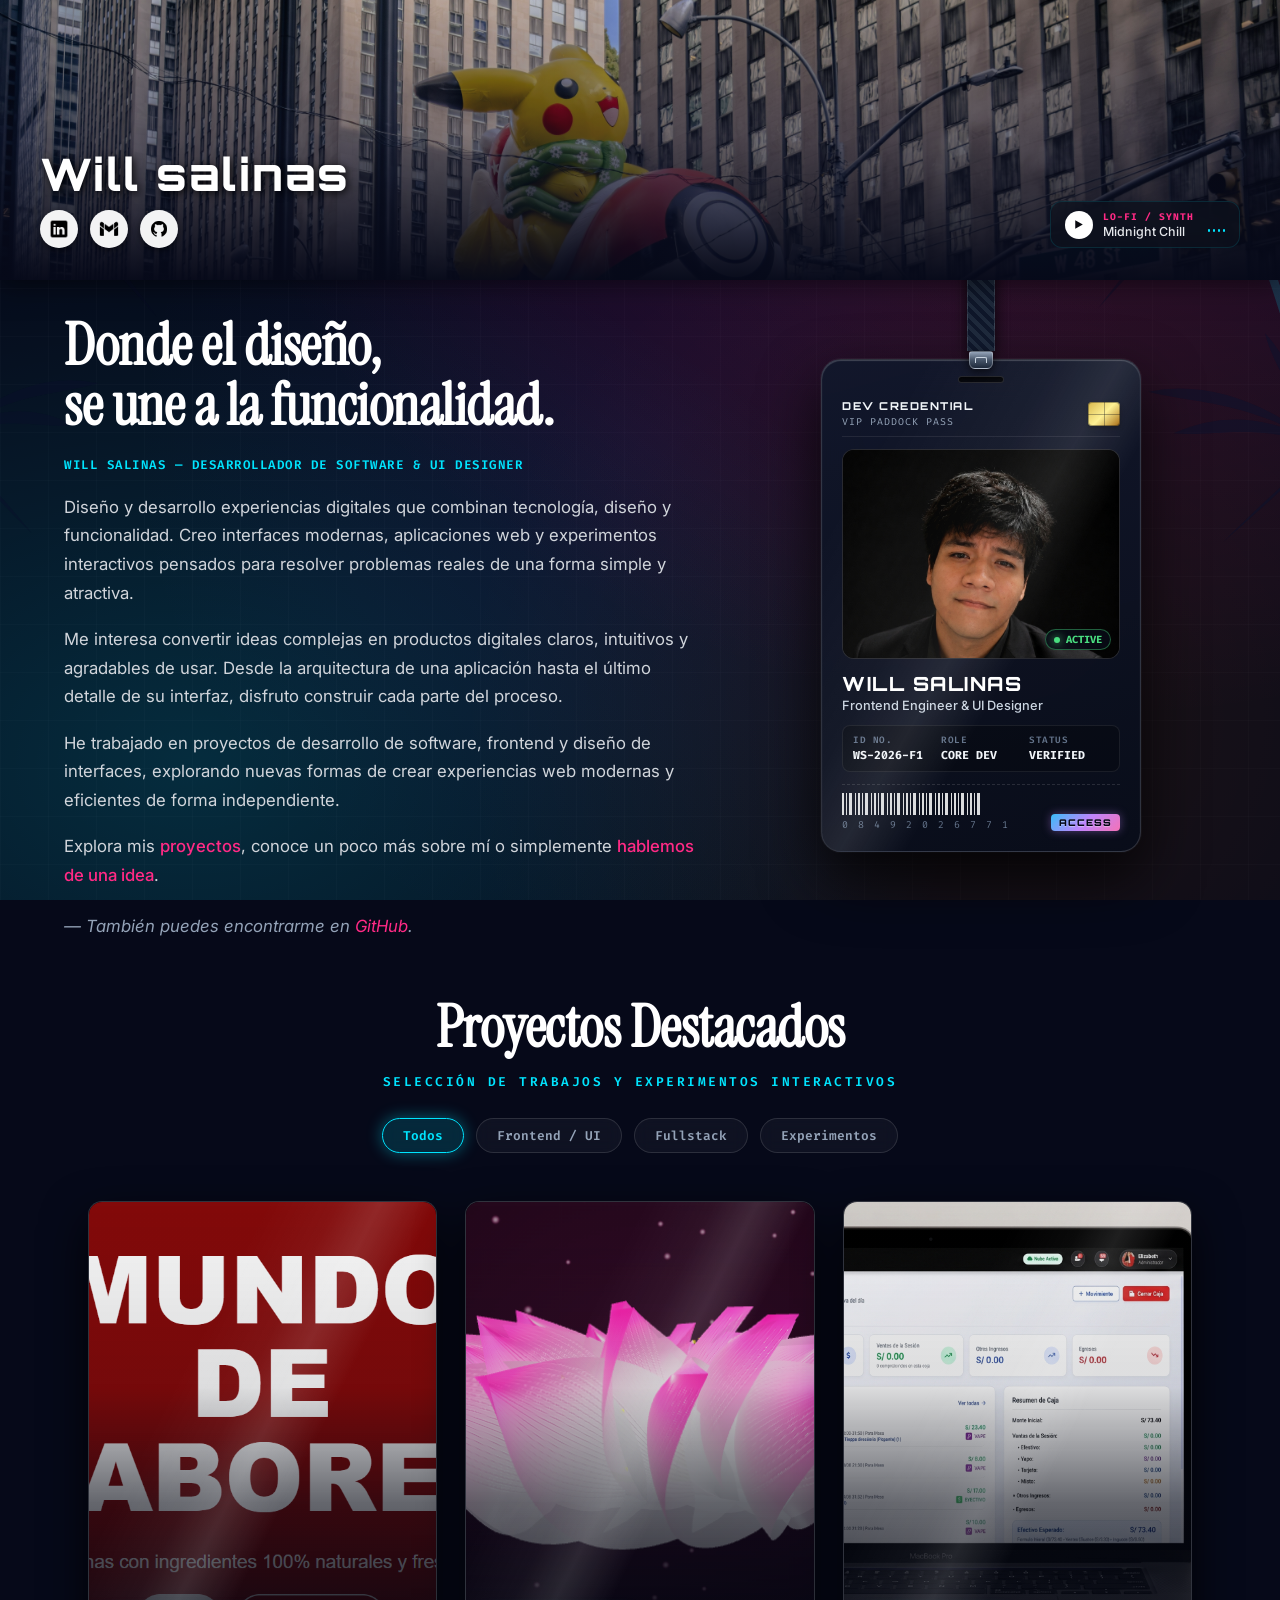
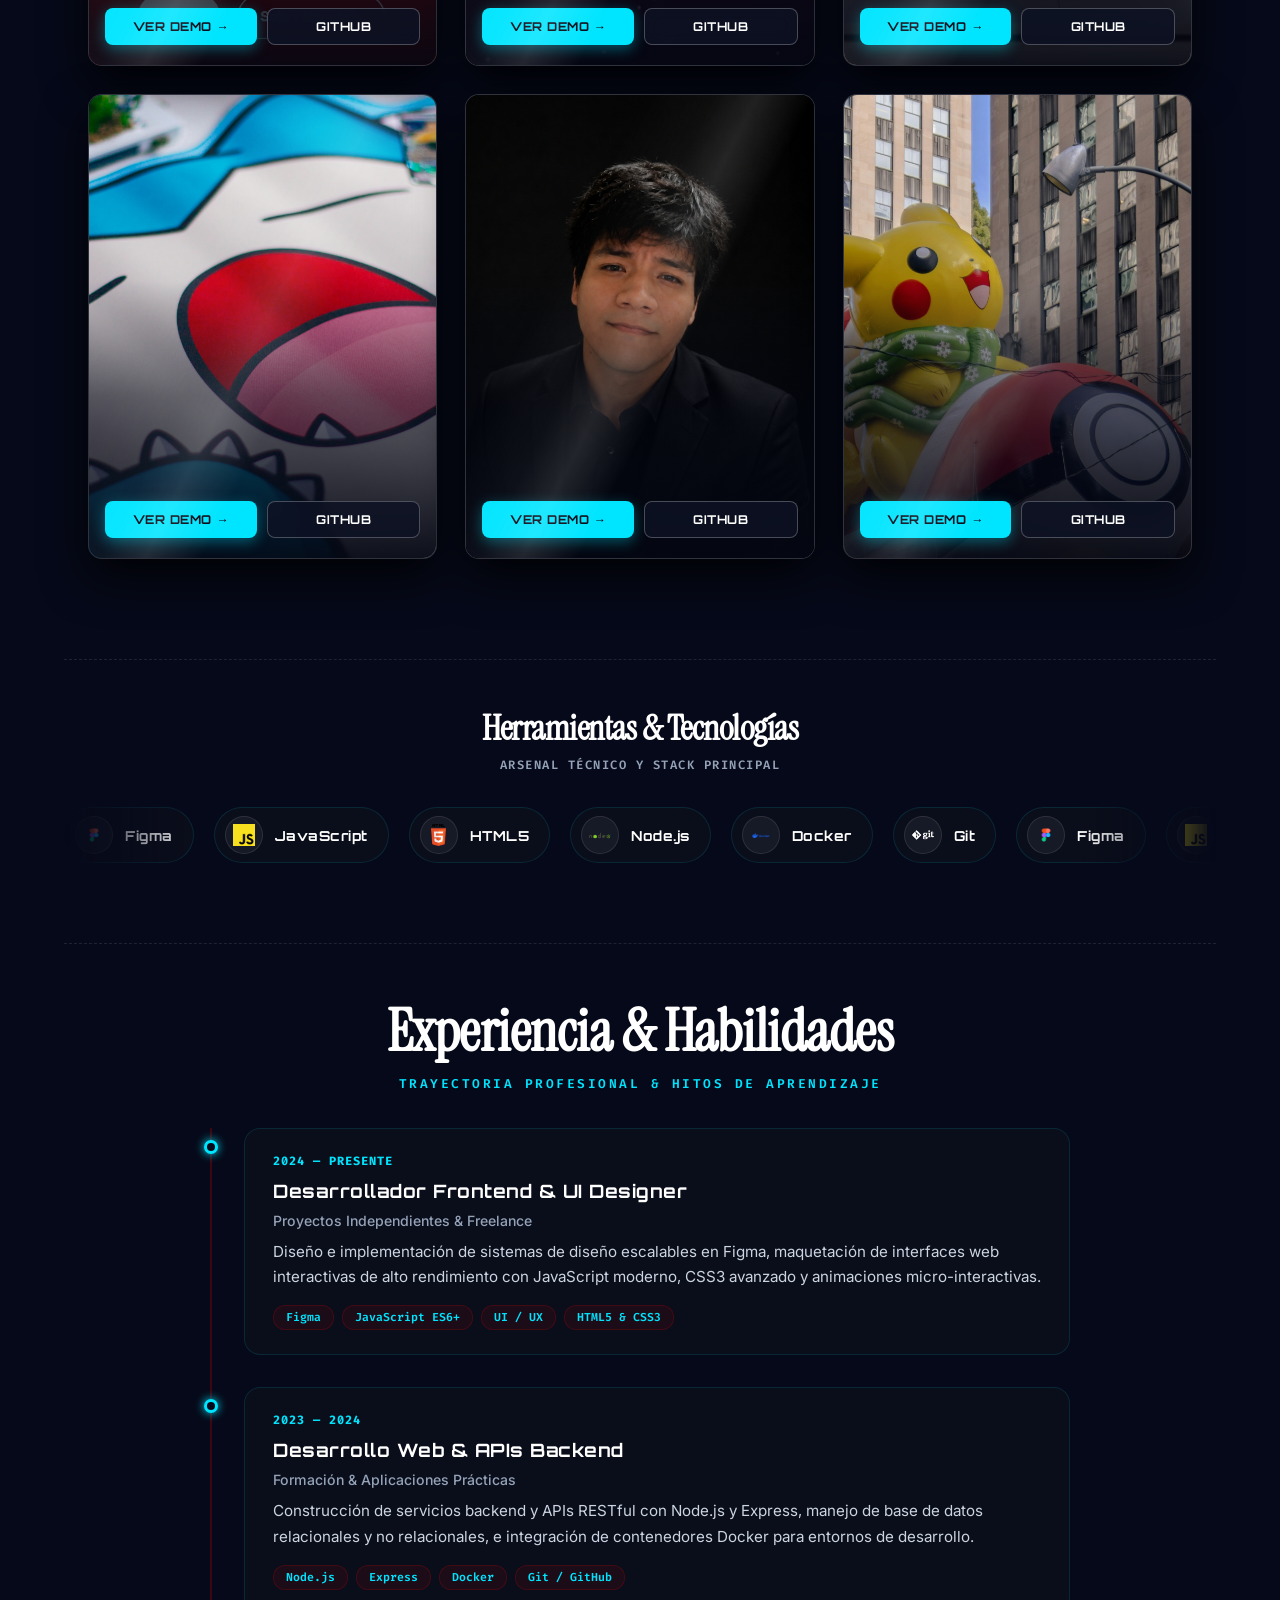
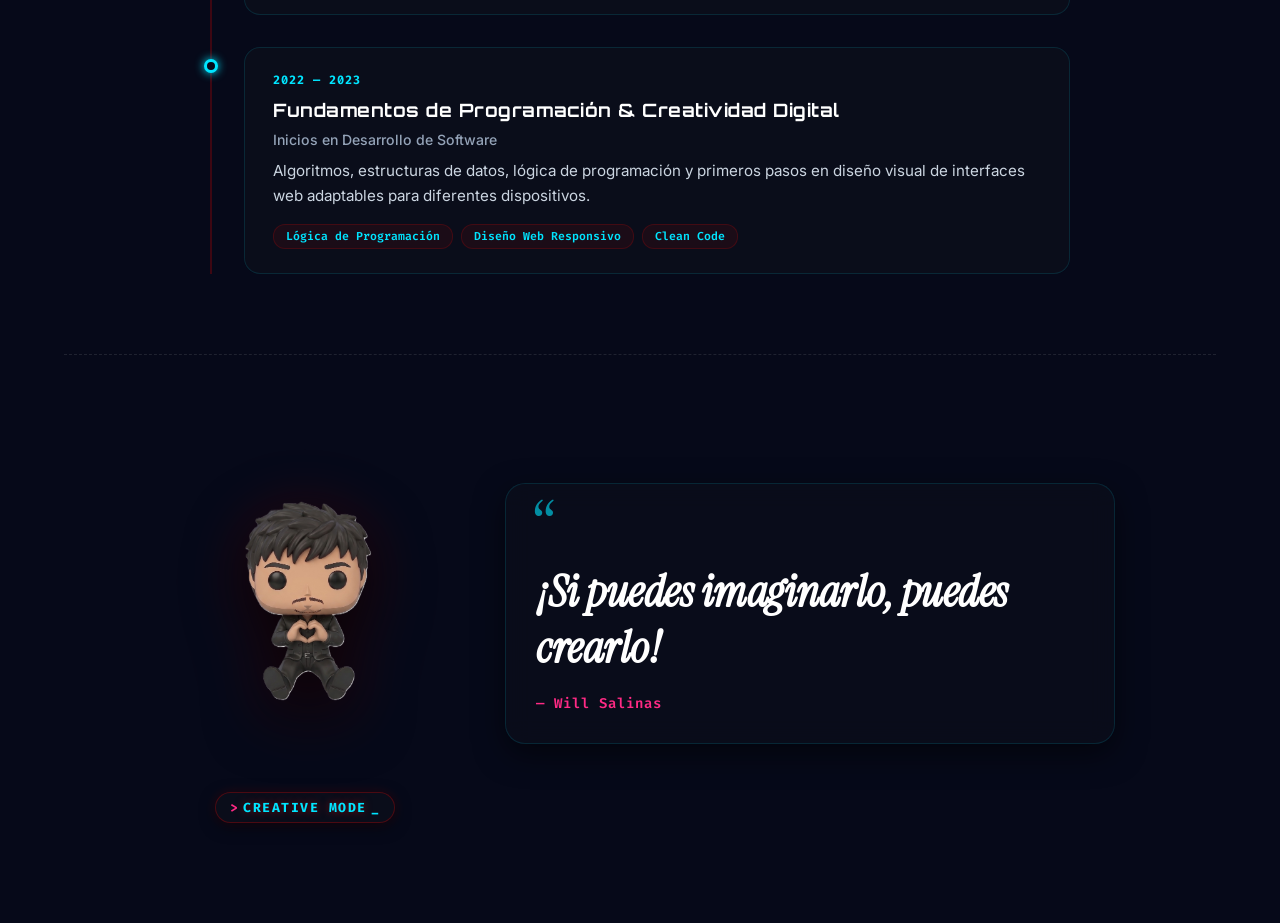
==== commit 71b56c63: "feat: simplify poster cards to full poster artwork with demo and github buttons" ====
--- a/index.html
+++ b/index.html
@@ -198,30 +198,14 @@
       <button class="filter-btn" data-filter="experimentos">Experimentos</button>
     </div>
 
-    <!-- Grid de Proyectos Estilo Poster Designs -->
+    <!-- Grid de Proyectos Estilo Poster Designs (Solo Imágenes y Botones) -->
     <div class="projects-grid poster-grid">
       
       <!-- Poster 1: Ai-Ta Pizza Web -->
       <article class="project-card poster-card" data-category="frontend">
-        <div class="poster-inner">
-          <div class="poster-top-bar">
-            <span class="poster-issue">POSTER #01</span>
-            <span class="poster-badge-stamp">FRONTEND ART // 2026</span>
-          </div>
-          <div class="poster-frame">
-            <img src="image/Pagina.png" alt="Ai-Ta Pizza Web" class="poster-img">
-            <span class="poster-art-tag">SPECIAL EDITION</span>
-          </div>
-          <div class="poster-body">
-            <div class="poster-meta-tags">
-              <span class="tech-tag">JavaScript</span>
-              <span class="tech-tag">HTML5</span>
-              <span class="tech-tag">CSS3</span>
-            </div>
-            <h3 class="poster-title">Ai-Ta Pizza Web</h3>
-            <p class="poster-desc">
-              Sitio web interactivo para una pizzería, realizado con HTML5, CSS3 y JavaScript, con un diseño único y moderno.
-            </p>
+        <div class="poster-frame">
+          <img src="image/Pagina.png" alt="Pagina web Ai-Ta Pizza" class="poster-img">
+          <div class="poster-overlay">
             <div class="project-actions">
               <button class="project-btn project-btn-primary open-demo-btn" 
                 data-title="Pagina web Ai-Ta Pizza"
@@ -235,35 +219,14 @@
               <a href="https://github.com/willwolfs/AitaPizza-Web" target="_blank" rel="noopener noreferrer" class="project-btn project-btn-secondary">GitHub</a>
             </div>
           </div>
-          <div class="poster-bottom-strip">
-            <div class="poster-mini-barcode"></div>
-            <span class="poster-serial-code">WS-P01 // WORLDWIDE</span>
-          </div>
         </div>
       </article>
 
       <!-- Poster 2: Flor de loto 3D -->
       <article class="project-card poster-card" data-category="frontend">
-        <div class="poster-inner">
-          <div class="poster-top-bar">
-            <span class="poster-issue">POSTER #02</span>
-            <span class="poster-badge-stamp">INTERACTIVE 3D // 2026</span>
-          </div>
-          <div class="poster-frame">
-            <img src="image/flor.png" alt="Flor de loto 3D" class="poster-img">
-            <span class="poster-art-tag">AI VISION</span>
-          </div>
-          <div class="poster-body">
-            <div class="poster-meta-tags">
-              <span class="tech-tag">HTML5</span>
-              <span class="tech-tag">JavaScript</span>
-              <span class="tech-tag">MediaPipe</span>
-              <span class="tech-tag">3D Utils</span>
-            </div>
-            <h3 class="poster-title">Flor de Loto 3D</h3>
-            <p class="poster-desc">
-              Experiencia visual interactiva en la que controlas una flor de loto en 3D en tiempo real usando gestos con las manos.
-            </p>
+        <div class="poster-frame">
+          <img src="image/flor.png" alt="Flor de loto 3D" class="poster-img">
+          <div class="poster-overlay">
             <div class="project-actions">
               <button class="project-btn project-btn-primary open-demo-btn"
                 data-title="Flor de loto 3D"
@@ -277,35 +240,14 @@
               <a href="https://github.com/willwolfs/flor.loto" target="_blank" rel="noopener noreferrer" class="project-btn project-btn-secondary">GitHub</a>
             </div>
           </div>
-          <div class="poster-bottom-strip">
-            <div class="poster-mini-barcode"></div>
-            <span class="poster-serial-code">WS-P02 // WORLDWIDE</span>
-          </div>
         </div>
       </article>
 
       <!-- Poster 3: POS Dolce -->
       <article class="project-card poster-card" data-category="fullstack">
-        <div class="poster-inner">
-          <div class="poster-top-bar">
-            <span class="poster-issue">POSTER #03</span>
-            <span class="poster-badge-stamp">FULLSTACK CORE // 2026</span>
-          </div>
-          <div class="poster-frame">
-            <img src="image/app.jpeg" alt="POS Dolce" class="poster-img">
-            <span class="poster-art-tag">SYSTEM PASS</span>
-          </div>
-          <div class="poster-body">
-            <div class="poster-meta-tags">
-              <span class="tech-tag">JavaScript</span>
-              <span class="tech-tag">HTML5</span>
-              <span class="tech-tag">CSS3</span>
-              <span class="tech-tag">PL/pgSQL</span>
-            </div>
-            <h3 class="poster-title">POS Dolce</h3>
-            <p class="poster-desc">
-              Sistema de punto de venta (POS) y facturación para gestionar transacciones e inventario comercial con alta eficiencia.
-            </p>
+        <div class="poster-frame">
+          <img src="image/app.jpeg" alt="POS Dolce" class="poster-img">
+          <div class="poster-overlay">
             <div class="project-actions">
               <button class="project-btn project-btn-primary open-demo-btn"
                 data-title="POS Dolce"
@@ -319,34 +261,14 @@
               <a href="https://github.com/willwolfs/Dolce" target="_blank" rel="noopener noreferrer" class="project-btn project-btn-secondary">GitHub</a>
             </div>
           </div>
-          <div class="poster-bottom-strip">
-            <div class="poster-mini-barcode"></div>
-            <span class="poster-serial-code">WS-P03 // WORLDWIDE</span>
-          </div>
         </div>
       </article>
 
       <!-- Poster 4: Procedural Lo-Fi Soundscapes -->
       <article class="project-card poster-card" data-category="experimentos">
-        <div class="poster-inner">
-          <div class="poster-top-bar">
-            <span class="poster-issue">POSTER #04</span>
-            <span class="poster-badge-stamp">AUDIO DSP // 2026</span>
-          </div>
-          <div class="poster-frame">
-            <img src="image/snorlax.jpg" alt="Procedural Lo-Fi Soundscapes" class="poster-img">
-            <span class="poster-art-tag">VINYL SOUND</span>
-          </div>
-          <div class="poster-body">
-            <div class="poster-meta-tags">
-              <span class="tech-tag">Web Audio API</span>
-              <span class="tech-tag">Synthesizer</span>
-              <span class="tech-tag">DSP Filters</span>
-            </div>
-            <h3 class="poster-title">Procedural Lo-Fi</h3>
-            <p class="poster-desc">
-              Generador de atmósferas musicales y sintetizador procedimental en tiempo real sin requerir archivos de audio externos.
-            </p>
+        <div class="poster-frame">
+          <img src="image/snorlax.jpg" alt="Procedural Lo-Fi Soundscapes" class="poster-img">
+          <div class="poster-overlay">
             <div class="project-actions">
               <button class="project-btn project-btn-primary open-demo-btn"
                 data-title="Procedural Lo-Fi Soundscapes"
@@ -360,34 +282,14 @@
               <a href="https://github.com/willwolfs" target="_blank" rel="noopener noreferrer" class="project-btn project-btn-secondary">GitHub</a>
             </div>
           </div>
-          <div class="poster-bottom-strip">
-            <div class="poster-mini-barcode"></div>
-            <span class="poster-serial-code">WS-P04 // WORLDWIDE</span>
-          </div>
         </div>
       </article>
 
       <!-- Poster 5: Cyber Glass UI Design Kit -->
       <article class="project-card poster-card" data-category="frontend">
-        <div class="poster-inner">
-          <div class="poster-top-bar">
-            <span class="poster-issue">POSTER #05</span>
-            <span class="poster-badge-stamp">DESIGN SYSTEM // 2026</span>
-          </div>
-          <div class="poster-frame">
-            <img src="image/Gemini_Generated_Image_t98cxut98cxut98c.jpeg" alt="Cyber Glass UI Design Kit" class="poster-img">
-            <span class="poster-art-tag">FIGMA SYSTEM</span>
-          </div>
-          <div class="poster-body">
-            <div class="poster-meta-tags">
-              <span class="tech-tag">Figma</span>
-              <span class="tech-tag">UI/UX</span>
-              <span class="tech-tag">Design Tokens</span>
-            </div>
-            <h3 class="poster-title">Cyber Glass UI Kit</h3>
-            <p class="poster-desc">
-              Sistema de diseño atómico en Figma con tokens de color, componentes configurables y prototipos de alta fidelidad.
-            </p>
+        <div class="poster-frame">
+          <img src="image/Gemini_Generated_Image_t98cxut98cxut98c.jpeg" alt="Cyber Glass UI Design Kit" class="poster-img">
+          <div class="poster-overlay">
             <div class="project-actions">
               <button class="project-btn project-btn-primary open-demo-btn"
                 data-title="Cyber Glass UI Design Kit"
@@ -401,34 +303,14 @@
               <a href="https://github.com/willwolfs" target="_blank" rel="noopener noreferrer" class="project-btn project-btn-secondary">GitHub</a>
             </div>
           </div>
-          <div class="poster-bottom-strip">
-            <div class="poster-mini-barcode"></div>
-            <span class="poster-serial-code">WS-P05 // WORLDWIDE</span>
-          </div>
         </div>
       </article>
 
       <!-- Poster 6: 3D Holographic Perspective Engine -->
       <article class="project-card poster-card" data-category="experimentos">
-        <div class="poster-inner">
-          <div class="poster-top-bar">
-            <span class="poster-issue">POSTER #06</span>
-            <span class="poster-badge-stamp">EXPERIMENTAL 3D // 2026</span>
-          </div>
-          <div class="poster-frame">
-            <img src="image/pika2.jpg" alt="3D Holographic Perspective Engine" class="poster-img">
-            <span class="poster-art-tag">GLARE PHYSICS</span>
-          </div>
-          <div class="poster-body">
-            <div class="poster-meta-tags">
-              <span class="tech-tag">CSS 3D</span>
-              <span class="tech-tag">JavaScript</span>
-              <span class="tech-tag">GPU Physics</span>
-            </div>
-            <h3 class="poster-title">3D Hologram Engine</h3>
-            <p class="poster-desc">
-              Motor interactivo de perspectiva 3D que calcula en tiempo real la posición del cursor para proyectar destellos holográficos.
-            </p>
+        <div class="poster-frame">
+          <img src="image/pika2.jpg" alt="3D Holographic Perspective Engine" class="poster-img">
+          <div class="poster-overlay">
             <div class="project-actions">
               <button class="project-btn project-btn-primary open-demo-btn"
                 data-title="3D Holographic Perspective Engine"
@@ -442,14 +324,11 @@
               <a href="https://github.com/willwolfs" target="_blank" rel="noopener noreferrer" class="project-btn project-btn-secondary">GitHub</a>
             </div>
           </div>
-          <div class="poster-bottom-strip">
-            <div class="poster-mini-barcode"></div>
-            <span class="poster-serial-code">WS-P06 // WORLDWIDE</span>
-          </div>
         </div>
       </article>
 
     </div>
+
 
   </section>
 
--- a/css/proyectos.css
+++ b/css/proyectos.css
@@ -91,33 +91,33 @@
 
 /* ===================================================
    GRID DE POSTERS DE DISEÑO GRÁFICO (POSTER DESIGNS)
+   (Solo imágenes completas y botones de acción)
    =================================================== */
 .projects-grid.poster-grid,
 .projects-grid {
   display: grid;
   grid-template-columns: repeat(3, 1fr);
-  gap: 32px;
-  width: 100%;
-}
-
-/* Tarjeta de Proyecto Estilo Poster de Galería / Festival */
+  gap: 28px;
+  width: 100%;
+}
+
+/* Tarjeta / Poster de Galería */
 .project-card.poster-card,
 .project-card {
-  background: #090e1d;
-  border: 1px solid rgba(255, 255, 255, 0.14);
-  border-radius: 12px;
-  padding: 14px;
   position: relative;
+  border-radius: 14px;
   overflow: hidden;
+  background: #080c18;
+  border: 1px solid rgba(255, 255, 255, 0.16);
+  box-shadow: 
+    0 18px 45px rgba(0, 0, 0, 0.8), 
+    inset 0 0 0 1px rgba(255, 255, 255, 0.06);
+  transition: all 0.4s cubic-bezier(0.16, 1, 0.3, 1);
   display: flex;
   flex-direction: column;
-  box-shadow: 0 16px 36px rgba(0, 0, 0, 0.75), inset 0 0 0 1px rgba(255, 255, 255, 0.04);
-  transition: all 0.4s cubic-bezier(0.16, 1, 0.3, 1);
-  backdrop-filter: blur(16px);
-  -webkit-backdrop-filter: blur(16px);
-}
-
-/* Efecto reflejo satinado de papel de poster al pasar cursor */
+}
+
+/* Efecto de luz satinada que pasa sobre el papel del poster */
 .project-card::after {
   content: '';
   position: absolute;
@@ -127,254 +127,138 @@
   height: 220%;
   background: linear-gradient(
     135deg,
-    transparent 40%,
-    rgba(255, 255, 255, 0.03) 47%,
-    rgba(255, 255, 255, 0.08) 50%,
-    transparent 53%
+    transparent 42%,
+    rgba(255, 255, 255, 0.04) 47%,
+    rgba(255, 255, 255, 0.12) 50%,
+    transparent 54%
   );
   transform: rotate(-18deg);
   pointer-events: none;
-  transition: transform 0.6s ease;
+  transition: transform 0.65s ease;
+  z-index: 3;
 }
 
 .project-card:hover {
-  transform: translateY(-8px) scale(1.012);
-  border-color: rgba(0, 229, 255, 0.45);
+  transform: translateY(-8px) scale(1.015);
+  border-color: rgba(0, 229, 255, 0.5);
   box-shadow: 
-    0 24px 50px rgba(0, 0, 0, 0.9), 
-    0 0 35px rgba(0, 229, 255, 0.22);
+    0 26px 55px rgba(0, 0, 0, 0.9), 
+    0 0 35px rgba(0, 229, 255, 0.28);
 }
 
 .project-card:hover::after {
-  transform: rotate(-18deg) translateY(18%);
-}
-
-.poster-inner {
-  display: flex;
-  flex-direction: column;
-  height: 100%;
-  gap: 12px;
+  transform: rotate(-18deg) translateY(22%);
+}
+
+/* Marco del Poster (Proporción vertical de poster) */
+.poster-frame {
   position: relative;
-  z-index: 1;
-}
-
-/* Barra superior del Poster */
-.poster-top-bar {
-  display: flex;
-  justify-content: space-between;
-  align-items: center;
-  padding-bottom: 8px;
-  border-bottom: 1px dashed rgba(255, 255, 255, 0.12);
-}
-
-.poster-issue {
-  font-family: 'Orbitron', sans-serif;
-  font-size: 0.72rem;
-  font-weight: 800;
-  letter-spacing: 1.2px;
-  color: #00e5ff;
-}
-
-.poster-badge-stamp {
-  font-family: 'Fira Code', monospace;
-  font-size: 0.62rem;
-  font-weight: 600;
-  letter-spacing: 1px;
-  color: #94a3b8;
-  text-transform: uppercase;
-}
-
-/* Marco / Fotografía del Poster */
-.poster-frame,
-.project-thumb-wrap {
-  position: relative;
-  width: 100%;
-  aspect-ratio: 16 / 11;
-  border-radius: 8px;
+  width: 100%;
+  aspect-ratio: 3 / 4;
   overflow: hidden;
   background: #04060c;
-  border: 1px solid rgba(255, 255, 255, 0.1);
-  box-shadow: inset 0 0 15px rgba(0, 0, 0, 0.8);
-}
-
-.poster-img,
-.project-thumb {
+  display: flex;
+}
+
+/* Imagen completa que ocupa todo el poster */
+.poster-img {
   width: 100%;
   height: 100%;
   object-fit: cover;
   display: block;
-  transition: transform 0.45s cubic-bezier(0.16, 1, 0.3, 1);
-  filter: contrast(1.04) brightness(0.95);
-}
-
-.project-card:hover .poster-img,
-.project-card:hover .project-thumb {
+  transition: transform 0.5s cubic-bezier(0.16, 1, 0.3, 1), filter 0.4s ease;
+  filter: contrast(1.03) brightness(0.96);
+}
+
+.project-card:hover .poster-img {
   transform: scale(1.05);
   filter: contrast(1.06) brightness(1.02);
 }
 
-/* Sello / Etiqueta artística sobre la imagen (Estilo Poster / Album) */
-.poster-art-tag {
+/* Overlay inferior con degradado suave para los botones */
+.poster-overlay {
   position: absolute;
-  bottom: 8px;
-  left: 8px;
-  background: rgba(4, 7, 18, 0.85);
-  border: 1px solid rgba(255, 255, 255, 0.2);
-  color: #f1f5f9;
-  font-family: 'Orbitron', sans-serif;
-  font-size: 0.58rem;
-  font-weight: 700;
-  letter-spacing: 1px;
-  padding: 3px 8px;
-  border-radius: 4px;
-  backdrop-filter: blur(8px);
-}
-
-/* Cuerpo del Poster */
-.poster-body,
-.project-details {
+  inset: 0;
   display: flex;
   flex-direction: column;
+  justify-content: flex-end;
+  padding: 20px 16px;
+  background: linear-gradient(
+    to top,
+    rgba(4, 7, 18, 0.95) 0%,
+    rgba(4, 7, 18, 0.6) 35%,
+    rgba(4, 7, 18, 0.1) 60%,
+    transparent 100%
+  );
+  z-index: 2;
+  transition: background 0.3s ease;
+}
+
+.project-card:hover .poster-overlay {
+  background: linear-gradient(
+    to top,
+    rgba(4, 7, 18, 0.98) 0%,
+    rgba(4, 7, 18, 0.75) 45%,
+    rgba(4, 7, 18, 0.15) 75%,
+    transparent 100%
+  );
+}
+
+/* Botones de Acción dentro del Poster */
+.poster-overlay .project-actions {
+  display: flex;
   gap: 10px;
-  flex-grow: 1;
-}
-
-.poster-meta-tags,
-.project-tags {
-  display: flex;
-  flex-wrap: wrap;
-  gap: 6px;
-  margin-top: 2px;
-}
-
-.poster-meta-tags .tech-tag,
-.project-tags .tech-tag {
-  font-family: 'Fira Code', monospace;
-  font-size: 0.68rem;
-  font-weight: 600;
-  color: #00e5ff;
-  background: rgba(0, 229, 255, 0.08);
-  border: 1px solid rgba(0, 229, 255, 0.22);
-  padding: 3px 8px;
-  border-radius: 4px;
-  letter-spacing: 0.3px;
-}
-
-.poster-title,
-.project-title {
-  font-family: 'Orbitron', sans-serif;
-  font-size: 1.15rem;
-  font-weight: 800;
-  letter-spacing: 0.8px;
-  text-transform: uppercase;
-  color: #ffffff;
+  width: 100%;
   margin: 0;
-  line-height: 1.25;
-}
-
-.poster-desc,
-.project-description {
-  font-family: 'Inter', sans-serif;
-  font-size: 0.85rem;
-  line-height: 1.55;
-  color: #94a3b8;
-  margin: 0;
-  flex-grow: 1;
-}
-
-/* Acciones del Poster */
-.project-card .project-actions {
-  display: flex;
-  align-items: center;
-  gap: 10px;
-  margin-top: 8px;
-  padding-top: 12px;
-  border-top: 1px dashed rgba(255, 255, 255, 0.1);
+  padding: 0;
+  border: none;
 }
 
 .project-btn {
+  flex: 1;
   display: inline-flex;
   align-items: center;
   justify-content: center;
   gap: 6px;
-  font-family: 'Fira Code', monospace;
-  font-size: 0.78rem;
-  font-weight: 600;
-  padding: 8px 14px;
-  border-radius: 6px;
+  font-family: 'Orbitron', sans-serif;
+  font-size: 0.76rem;
+  font-weight: 700;
+  padding: 10px 12px;
+  border-radius: 8px;
   text-decoration: none;
   cursor: pointer;
   transition: all 0.25s ease;
+  letter-spacing: 0.5px;
+  text-transform: uppercase;
 }
 
 .project-btn-primary {
+  background: #00e5ff;
+  color: #040714;
+  border: none;
+  box-shadow: 0 4px 14px rgba(0, 229, 255, 0.35);
+}
+
+.project-btn-primary:hover {
   background: #ffffff;
-  color: #060914;
-  border: none;
-  font-weight: 700;
-  box-shadow: 0 4px 12px rgba(255, 255, 255, 0.15);
-}
-
-.project-btn-primary:hover {
-  background: #00e5ff;
-  color: #04060f;
-  box-shadow: 0 0 16px rgba(0, 229, 255, 0.6);
+  color: #040714;
+  box-shadow: 0 0 18px rgba(255, 255, 255, 0.6);
   transform: translateY(-2px);
 }
 
 .project-btn-secondary {
-  background: rgba(255, 255, 255, 0.05);
-  color: #cbd5e1;
-  border: 1px solid rgba(255, 255, 255, 0.16);
+  background: rgba(13, 18, 36, 0.85);
+  color: #ffffff;
+  border: 1.5px solid rgba(255, 255, 255, 0.25);
+  backdrop-filter: blur(8px);
 }
 
 .project-btn-secondary:hover {
-  background: rgba(255, 255, 255, 0.12);
-  border-color: rgba(255, 255, 255, 0.35);
-  color: #ffffff;
+  background: rgba(255, 255, 255, 0.15);
+  border-color: #00e5ff;
+  color: #00e5ff;
+  box-shadow: 0 0 14px rgba(0, 229, 255, 0.3);
   transform: translateY(-2px);
-}
-
-/* Tira Inferior: Código de Barras y Serial de Edición Gráfica */
-.poster-bottom-strip {
-  display: flex;
-  justify-content: space-between;
-  align-items: center;
-  padding-top: 8px;
-  margin-top: 4px;
-  border-top: 1px solid rgba(255, 255, 255, 0.06);
-}
-
-.poster-mini-barcode {
-  width: 90px;
-  height: 14px;
-  background: repeating-linear-gradient(
-    90deg,
-    #94a3b8 0px,
-    #94a3b8 1.5px,
-    transparent 1.5px,
-    transparent 3px,
-    #94a3b8 3px,
-    #94a3b8 4px,
-    transparent 4px,
-    transparent 6px,
-    #94a3b8 6px,
-    #94a3b8 8px,
-    transparent 8px,
-    transparent 10px,
-    #94a3b8 10px,
-    #94a3b8 11px,
-    transparent 11px,
-    transparent 13px
-  );
-  opacity: 0.6;
-}
-
-.poster-serial-code {
-  font-family: 'Fira Code', monospace;
-  font-size: 0.58rem;
-  color: #64748b;
-  letter-spacing: 1.5px;
 }
 
 /* Responsive Poster Grid */
@@ -386,11 +270,11 @@
   }
 }
 
-@media (max-width: 680px) {
+@media (max-width: 640px) {
   .projects-grid.poster-grid,
   .projects-grid {
     grid-template-columns: 1fr;
-    gap: 24px;
+    gap: 22px;
   }
 
   .projects-section {
@@ -398,6 +282,7 @@
     padding: 0 16px;
   }
 }
+
 
 
 /* ===================================================
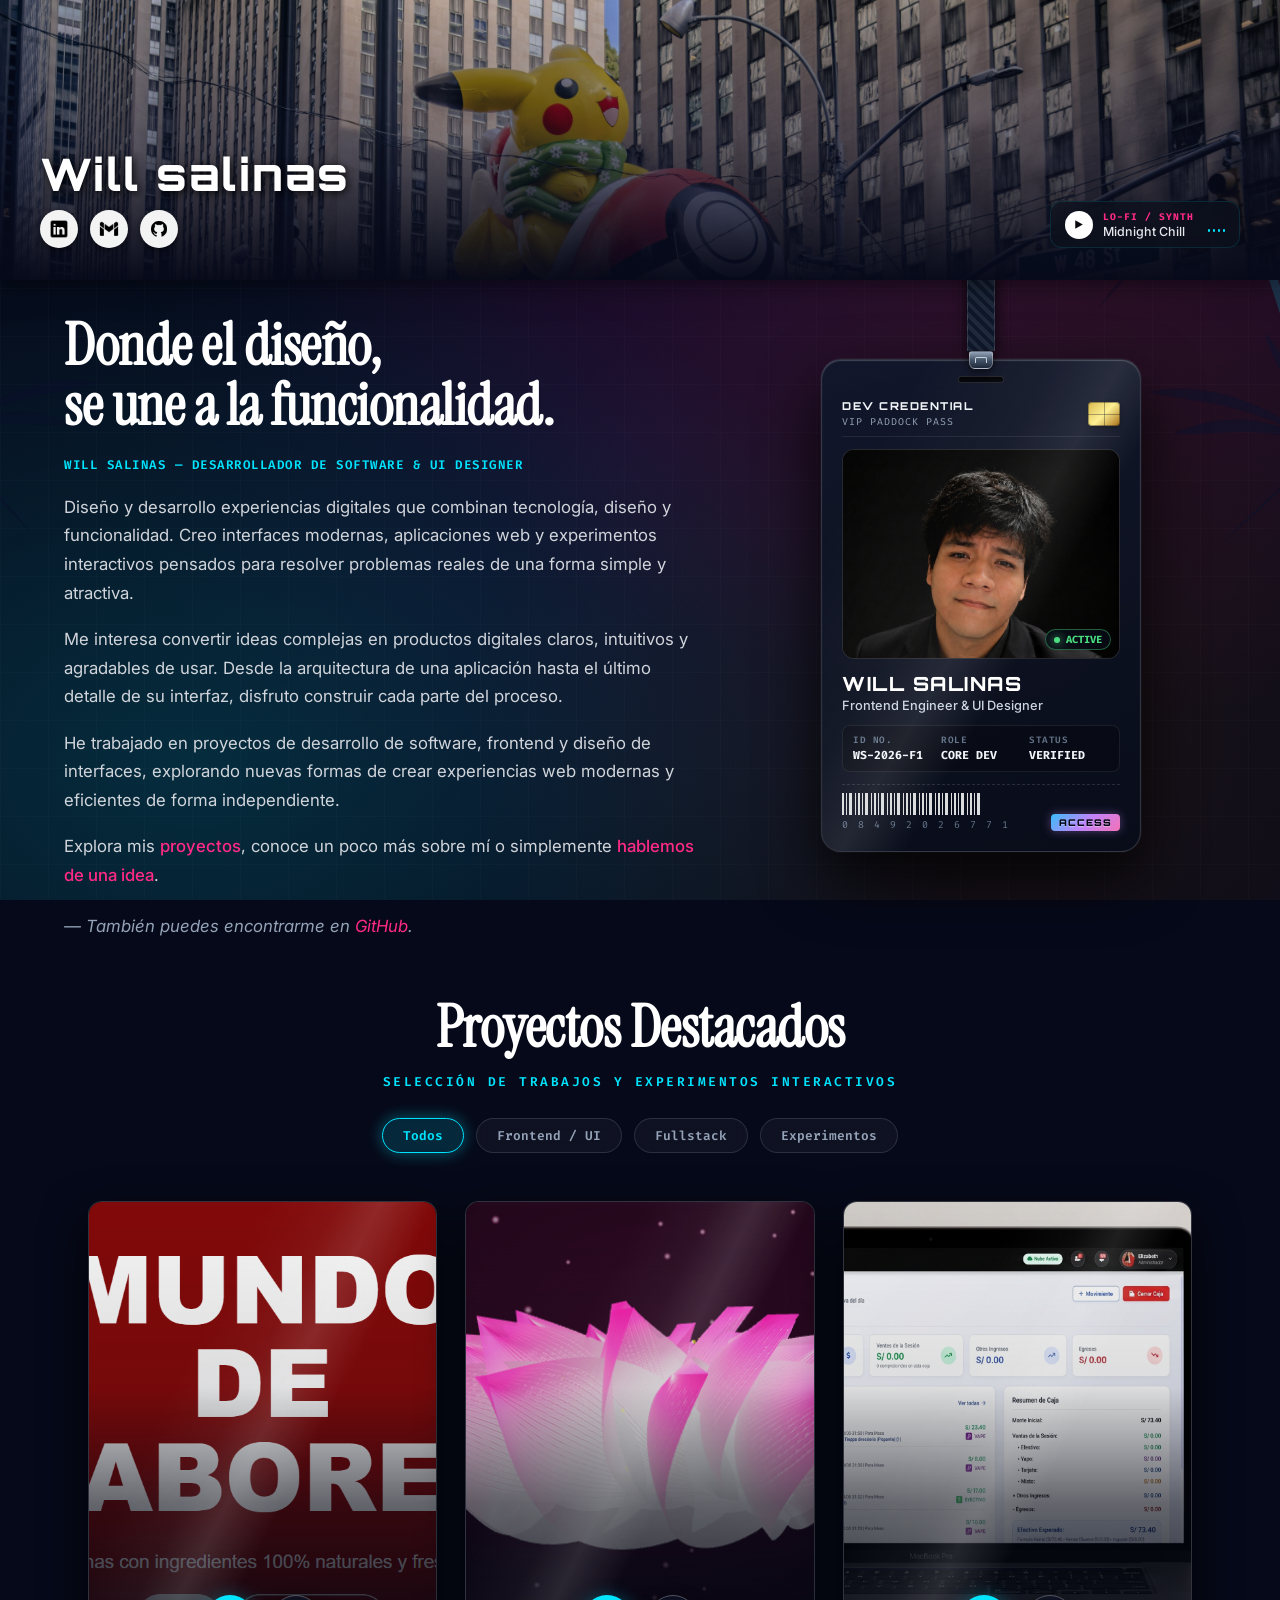
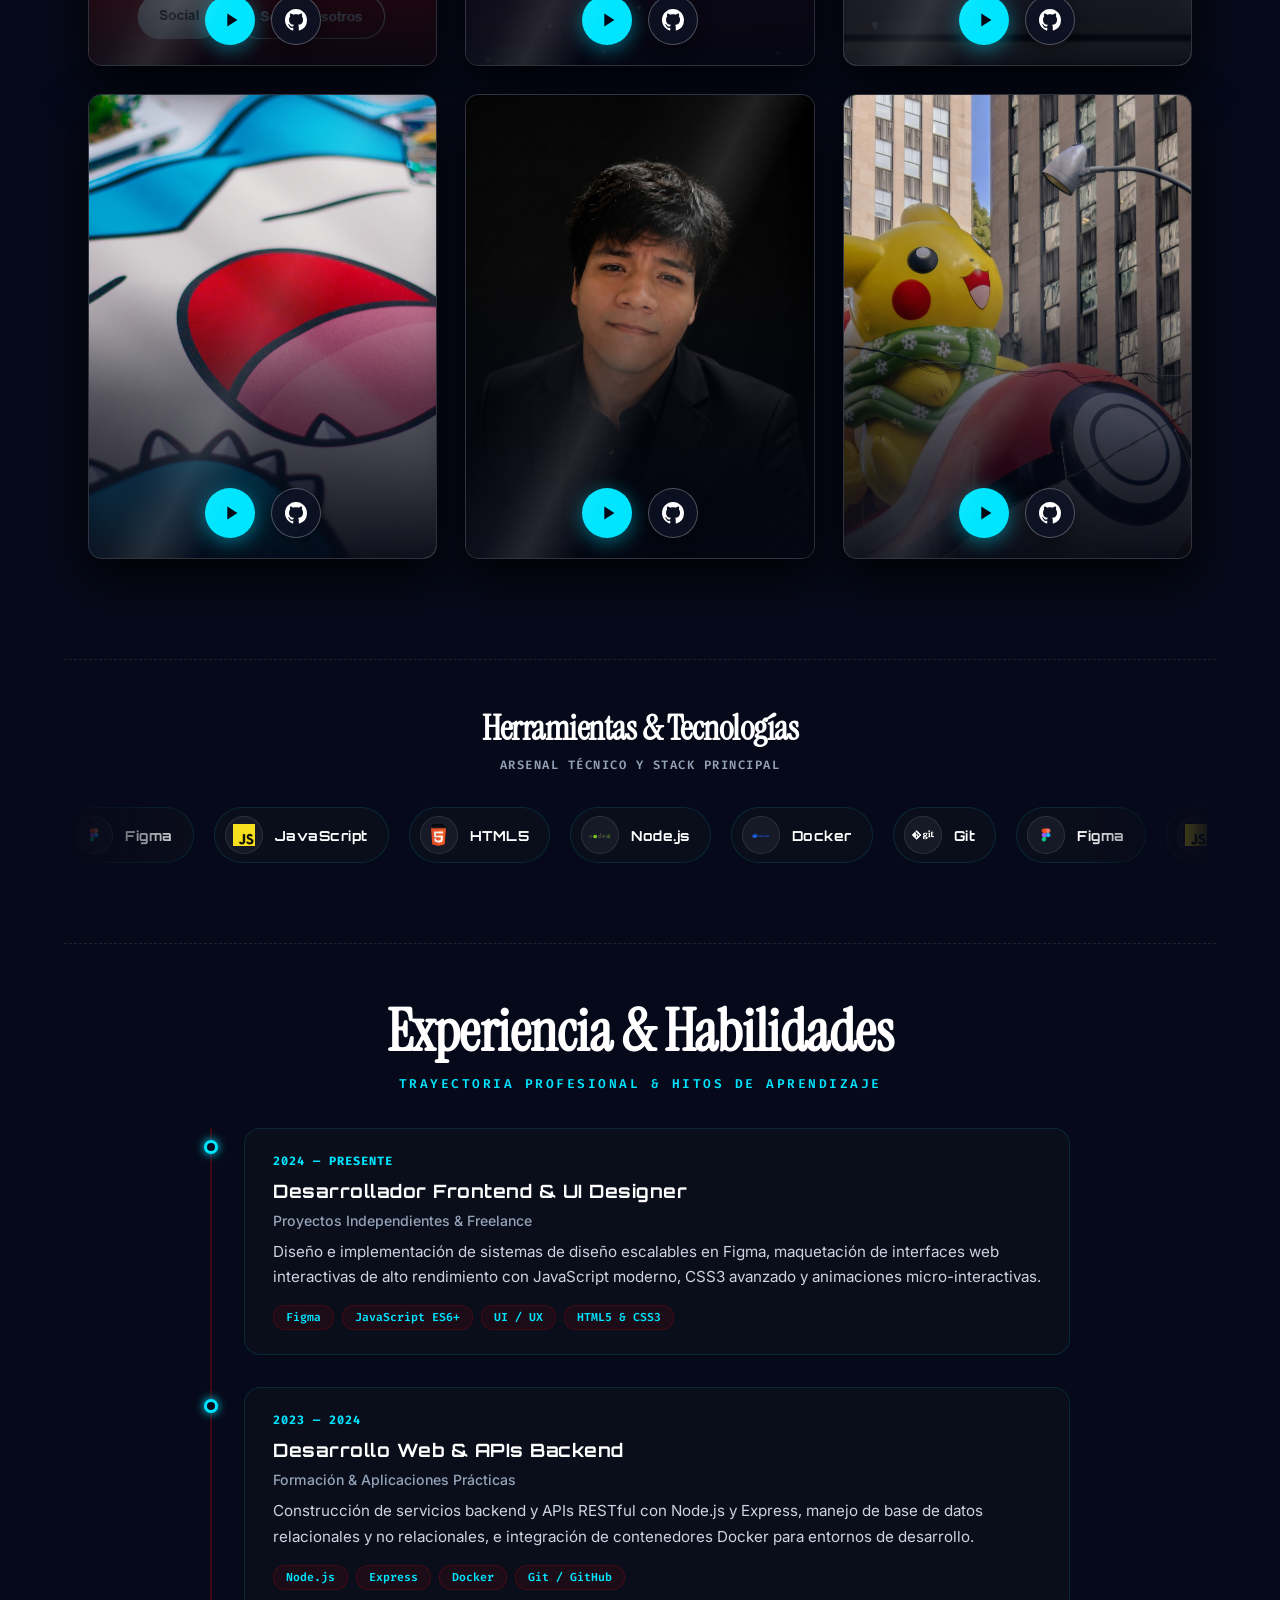
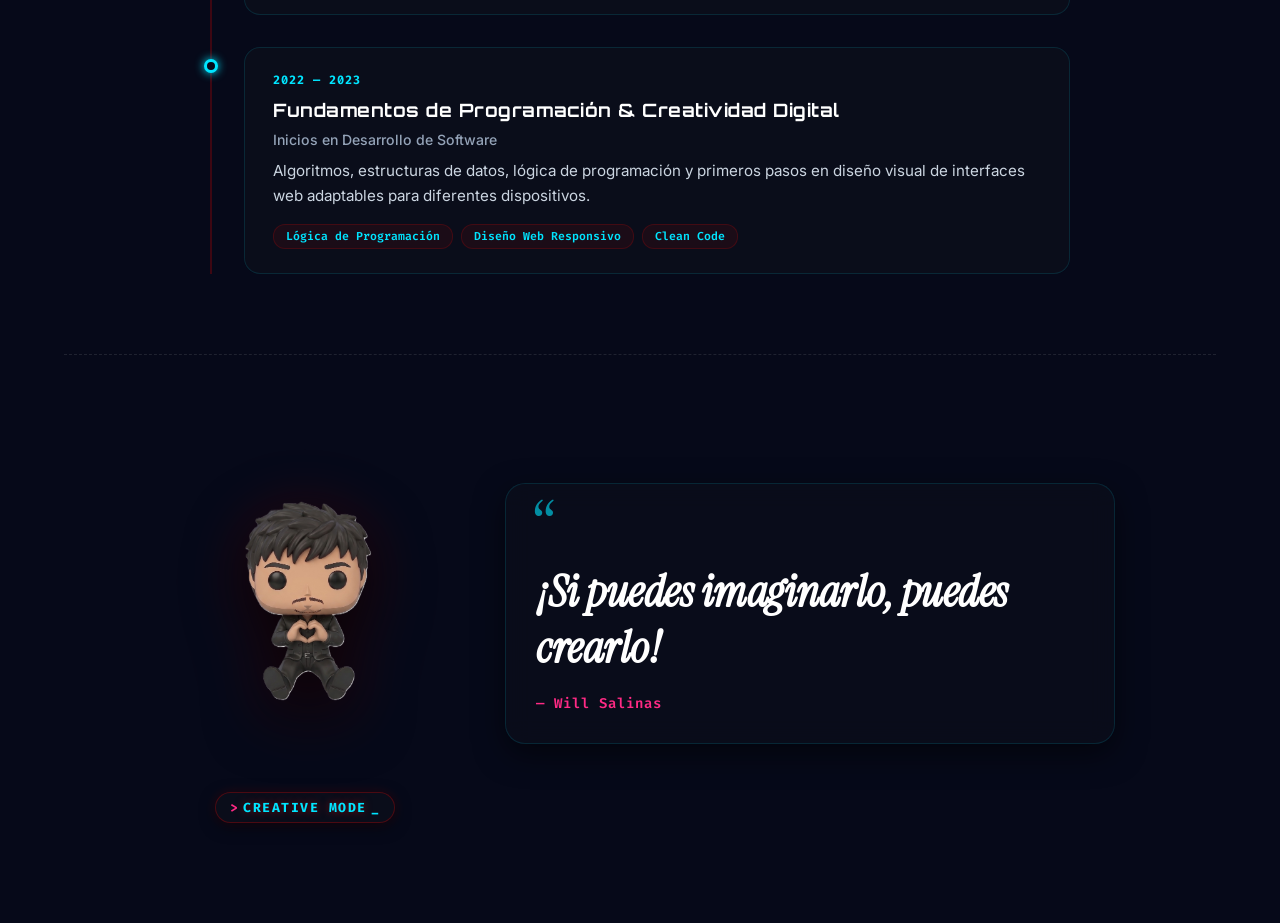
==== commit bc440ab6: "feat: replace poster text buttons with reproductor and github icons" ====
--- a/index.html
+++ b/index.html
@@ -207,16 +207,24 @@
           <img src="image/Pagina.png" alt="Pagina web Ai-Ta Pizza" class="poster-img">
           <div class="poster-overlay">
             <div class="project-actions">
-              <button class="project-btn project-btn-primary open-demo-btn" 
+              <button class="project-icon-btn play-icon-btn open-demo-btn" 
+                title="Reproducir Demo"
+                aria-label="Reproducir Demo de Pagina web Ai-Ta Pizza"
                 data-title="Pagina web Ai-Ta Pizza"
                 data-tags="JavaScript, HTML5, CSS3"
                 data-desc="Sitio web para una pizzería, realizado con HTML5, CSS3 y JavaScript, con un diseño único y moderno."
                 data-features="Diseño único y moderno.|Video de la temática.|Acceso a delivery y menú interactivo."
                 data-video=""
                 data-github="https://github.com/willwolfs/AitaPizza-Web">
-                Ver Demo &rarr;
+                <svg viewBox="0 0 24 24" width="22" height="22" fill="currentColor">
+                  <path d="M8 5v14l11-7z"/>
+                </svg>
               </button>
-              <a href="https://github.com/willwolfs/AitaPizza-Web" target="_blank" rel="noopener noreferrer" class="project-btn project-btn-secondary">GitHub</a>
+              <a href="https://github.com/willwolfs/AitaPizza-Web" target="_blank" rel="noopener noreferrer" class="project-icon-btn github-icon-btn" title="Ver código en GitHub" aria-label="Ver código en GitHub">
+                <svg viewBox="0 0 24 24" width="22" height="22" fill="currentColor">
+                  <path d="M12 0C5.37 0 0 5.37 0 12c0 5.31 3.435 9.795 8.205 11.385.6.105.825-.255.825-.57 0-.285-.015-1.23-.015-2.235-3.015.555-3.795-.735-4.035-1.41-.135-.345-.72-1.41-1.23-1.695-.42-.225-1.02-.78-.015-.795.945-.015 1.62.87 1.845 1.23 1.08 1.815 2.805 1.305 3.495.99.105-.78.42-1.305.765-1.605-2.67-.3-5.46-1.335-5.46-5.925 0-1.305.465-2.385 1.23-3.225-.12-.3-.54-1.53.12-3.18 0 0 1.005-.315 3.3 1.23.96-.27 1.98-.405 3-.405s2.04.135 3 .405c2.295-1.56 3.3-1.23 3.3-1.23.66 1.65.24 2.88.12 3.18.765.84 1.23 1.905 1.23 3.225 0 4.605-2.805 5.625-5.475 5.925.435.375.81 1.095.81 2.22 0 1.605-.015 2.895-.015 3.3 0 .315.225.69.825.57A12.02 12.02 0 0024 12c0-6.63-5.37-12-12-12z"/>
+                </svg>
+              </a>
             </div>
           </div>
         </div>
@@ -228,16 +236,24 @@
           <img src="image/flor.png" alt="Flor de loto 3D" class="poster-img">
           <div class="poster-overlay">
             <div class="project-actions">
-              <button class="project-btn project-btn-primary open-demo-btn"
+              <button class="project-icon-btn play-icon-btn open-demo-btn"
+                title="Reproducir Demo"
+                aria-label="Reproducir Demo de Flor de loto 3D"
                 data-title="Flor de loto 3D"
                 data-tags="HTML, CSS, JavaScript, MediaPipe, Camera Utils"
                 data-desc="Este proyecto es una experiencia visual interactiva en la que controlas una flor de loto en 3D usando gestos de manos."
                 data-features="Experimenta la interacción con el entorno de forma natural.|Observa cómo la tecnología se fusiona con la naturaleza.|Descubre una experiencia relajante y meditativa."
                 data-video=""
                 data-github="https://github.com/willwolfs/flor.loto">
-                Ver Demo &rarr;
+                <svg viewBox="0 0 24 24" width="22" height="22" fill="currentColor">
+                  <path d="M8 5v14l11-7z"/>
+                </svg>
               </button>
-              <a href="https://github.com/willwolfs/flor.loto" target="_blank" rel="noopener noreferrer" class="project-btn project-btn-secondary">GitHub</a>
+              <a href="https://github.com/willwolfs/flor.loto" target="_blank" rel="noopener noreferrer" class="project-icon-btn github-icon-btn" title="Ver código en GitHub" aria-label="Ver código en GitHub">
+                <svg viewBox="0 0 24 24" width="22" height="22" fill="currentColor">
+                  <path d="M12 0C5.37 0 0 5.37 0 12c0 5.31 3.435 9.795 8.205 11.385.6.105.825-.255.825-.57 0-.285-.015-1.23-.015-2.235-3.015.555-3.795-.735-4.035-1.41-.135-.345-.72-1.41-1.23-1.695-.42-.225-1.02-.78-.015-.795.945-.015 1.62.87 1.845 1.23 1.08 1.815 2.805 1.305 3.495.99.105-.78.42-1.305.765-1.605-2.67-.3-5.46-1.335-5.46-5.925 0-1.305.465-2.385 1.23-3.225-.12-.3-.54-1.53.12-3.18 0 0 1.005-.315 3.3 1.23.96-.27 1.98-.405 3-.405s2.04.135 3 .405c2.295-1.56 3.3-1.23 3.3-1.23.66 1.65.24 2.88.12 3.18.765.84 1.23 1.905 1.23 3.225 0 4.605-2.805 5.625-5.475 5.925.435.375.81 1.095.81 2.22 0 1.605-.015 2.895-.015 3.3 0 .315.225.69.825.57A12.02 12.02 0 0024 12c0-6.63-5.37-12-12-12z"/>
+                </svg>
+              </a>
             </div>
           </div>
         </div>
@@ -249,16 +265,24 @@
           <img src="image/app.jpeg" alt="POS Dolce" class="poster-img">
           <div class="poster-overlay">
             <div class="project-actions">
-              <button class="project-btn project-btn-primary open-demo-btn"
+              <button class="project-icon-btn play-icon-btn open-demo-btn"
+                title="Reproducir Demo"
+                aria-label="Reproducir Demo de POS Dolce"
                 data-title="POS Dolce"
                 data-tags="JavaScript, HTML5, CSS3, PL/pgSQL"
                 data-desc="Este proyecto es un sistema de punto de venta (POS) diseñado para gestionar transacciones comerciales de manera eficiente."
                 data-features="Interfaz intuitiva para la gestión de ventas.|Diseño moderno y minimalista.|Sistema de inventario integrado."
                 data-video=""
                 data-github="https://github.com/willwolfs/Dolce">
-                Ver Demo &rarr;
+                <svg viewBox="0 0 24 24" width="22" height="22" fill="currentColor">
+                  <path d="M8 5v14l11-7z"/>
+                </svg>
               </button>
-              <a href="https://github.com/willwolfs/Dolce" target="_blank" rel="noopener noreferrer" class="project-btn project-btn-secondary">GitHub</a>
+              <a href="https://github.com/willwolfs/Dolce" target="_blank" rel="noopener noreferrer" class="project-icon-btn github-icon-btn" title="Ver código en GitHub" aria-label="Ver código en GitHub">
+                <svg viewBox="0 0 24 24" width="22" height="22" fill="currentColor">
+                  <path d="M12 0C5.37 0 0 5.37 0 12c0 5.31 3.435 9.795 8.205 11.385.6.105.825-.255.825-.57 0-.285-.015-1.23-.015-2.235-3.015.555-3.795-.735-4.035-1.41-.135-.345-.72-1.41-1.23-1.695-.42-.225-1.02-.78-.015-.795.945-.015 1.62.87 1.845 1.23 1.08 1.815 2.805 1.305 3.495.99.105-.78.42-1.305.765-1.605-2.67-.3-5.46-1.335-5.46-5.925 0-1.305.465-2.385 1.23-3.225-.12-.3-.54-1.53.12-3.18 0 0 1.005-.315 3.3 1.23.96-.27 1.98-.405 3-.405s2.04.135 3 .405c2.295-1.56 3.3-1.23 3.3-1.23.66 1.65.24 2.88.12 3.18.765.84 1.23 1.905 1.23 3.225 0 4.605-2.805 5.625-5.475 5.925.435.375.81 1.095.81 2.22 0 1.605-.015 2.895-.015 3.3 0 .315.225.69.825.57A12.02 12.02 0 0024 12c0-6.63-5.37-12-12-12z"/>
+                </svg>
+              </a>
             </div>
           </div>
         </div>
@@ -270,16 +294,24 @@
           <img src="image/snorlax.jpg" alt="Procedural Lo-Fi Soundscapes" class="poster-img">
           <div class="poster-overlay">
             <div class="project-actions">
-              <button class="project-btn project-btn-primary open-demo-btn"
+              <button class="project-icon-btn play-icon-btn open-demo-btn"
+                title="Reproducir Demo"
+                aria-label="Reproducir Demo de Procedural Lo-Fi Soundscapes"
                 data-title="Procedural Lo-Fi Soundscapes"
                 data-tags="Web Audio API, DSP, Oscillator Nodes"
                 data-desc="Motor de síntesis sonora que genera progresiones armónicas de jazz y acordes Lo-Fi directamente en el hilo de audio del navegador. Aplica filtros pasa-bajas cálidos y reverberación por convolución matemática."
                 data-features="Generación matemática de frecuencias sonoras en tiempo real|Ecualizador visual sincronizado por audio|Cero consumo de ancho de banda y latencia ultra baja"
                 data-video="https://assets.mixkit.co/videos/preview/mixkit-dj-adjusting-the-sound-at-a-party-41716-large.mp4"
                 data-github="https://github.com/willwolfs">
-                Ver Demo &rarr;
+                <svg viewBox="0 0 24 24" width="22" height="22" fill="currentColor">
+                  <path d="M8 5v14l11-7z"/>
+                </svg>
               </button>
-              <a href="https://github.com/willwolfs" target="_blank" rel="noopener noreferrer" class="project-btn project-btn-secondary">GitHub</a>
+              <a href="https://github.com/willwolfs" target="_blank" rel="noopener noreferrer" class="project-icon-btn github-icon-btn" title="Ver código en GitHub" aria-label="Ver código en GitHub">
+                <svg viewBox="0 0 24 24" width="22" height="22" fill="currentColor">
+                  <path d="M12 0C5.37 0 0 5.37 0 12c0 5.31 3.435 9.795 8.205 11.385.6.105.825-.255.825-.57 0-.285-.015-1.23-.015-2.235-3.015.555-3.795-.735-4.035-1.41-.135-.345-.72-1.41-1.23-1.695-.42-.225-1.02-.78-.015-.795.945-.015 1.62.87 1.845 1.23 1.08 1.815 2.805 1.305 3.495.99.105-.78.42-1.305.765-1.605-2.67-.3-5.46-1.335-5.46-5.925 0-1.305.465-2.385 1.23-3.225-.12-.3-.54-1.53.12-3.18 0 0 1.005-.315 3.3 1.23.96-.27 1.98-.405 3-.405s2.04.135 3 .405c2.295-1.56 3.3-1.23 3.3-1.23.66 1.65.24 2.88.12 3.18.765.84 1.23 1.905 1.23 3.225 0 4.605-2.805 5.625-5.475 5.925.435.375.81 1.095.81 2.22 0 1.605-.015 2.895-.015 3.3 0 .315.225.69.825.57A12.02 12.02 0 0024 12c0-6.63-5.37-12-12-12z"/>
+                </svg>
+              </a>
             </div>
           </div>
         </div>
@@ -291,16 +323,24 @@
           <img src="image/Gemini_Generated_Image_t98cxut98cxut98c.jpeg" alt="Cyber Glass UI Design Kit" class="poster-img">
           <div class="poster-overlay">
             <div class="project-actions">
-              <button class="project-btn project-btn-primary open-demo-btn"
+              <button class="project-icon-btn play-icon-btn open-demo-btn"
+                title="Reproducir Demo"
+                aria-label="Reproducir Demo de Cyber Glass UI Design Kit"
                 data-title="Cyber Glass UI Design Kit"
                 data-tags="Figma, Auto-Layout 5.0, Design Tokens"
                 data-desc="Kit de diseño UI/UX completo construido con auto-layout avanzado, variantes de componentes y tokens semánticos sincronizados con código CSS. Diseñado para acelerar la creación de aplicaciones web con estética futurista."
                 data-features="Más de 80 componentes configurables con variantes|Guía de estilos completa con tipografía y paleta cromática|Prototipos navegables listos para pruebas de usabilidad"
                 data-video="https://assets.mixkit.co/videos/preview/mixkit-creative-team-working-on-a-digital-project-41714-large.mp4"
                 data-github="https://github.com/willwolfs">
-                Ver Demo &rarr;
+                <svg viewBox="0 0 24 24" width="22" height="22" fill="currentColor">
+                  <path d="M8 5v14l11-7z"/>
+                </svg>
               </button>
-              <a href="https://github.com/willwolfs" target="_blank" rel="noopener noreferrer" class="project-btn project-btn-secondary">GitHub</a>
+              <a href="https://github.com/willwolfs" target="_blank" rel="noopener noreferrer" class="project-icon-btn github-icon-btn" title="Ver código en GitHub" aria-label="Ver código en GitHub">
+                <svg viewBox="0 0 24 24" width="22" height="22" fill="currentColor">
+                  <path d="M12 0C5.37 0 0 5.37 0 12c0 5.31 3.435 9.795 8.205 11.385.6.105.825-.255.825-.57 0-.285-.015-1.23-.015-2.235-3.015.555-3.795-.735-4.035-1.41-.135-.345-.72-1.41-1.23-1.695-.42-.225-1.02-.78-.015-.795.945-.015 1.62.87 1.845 1.23 1.08 1.815 2.805 1.305 3.495.99.105-.78.42-1.305.765-1.605-2.67-.3-5.46-1.335-5.46-5.925 0-1.305.465-2.385 1.23-3.225-.12-.3-.54-1.53.12-3.18 0 0 1.005-.315 3.3 1.23.96-.27 1.98-.405 3-.405s2.04.135 3 .405c2.295-1.56 3.3-1.23 3.3-1.23.66 1.65.24 2.88.12 3.18.765.84 1.23 1.905 1.23 3.225 0 4.605-2.805 5.625-5.475 5.925.435.375.81 1.095.81 2.22 0 1.605-.015 2.895-.015 3.3 0 .315.225.69.825.57A12.02 12.02 0 0024 12c0-6.63-5.37-12-12-12z"/>
+                </svg>
+              </a>
             </div>
           </div>
         </div>
@@ -312,16 +352,24 @@
           <img src="image/pika2.jpg" alt="3D Holographic Perspective Engine" class="poster-img">
           <div class="poster-overlay">
             <div class="project-actions">
-              <button class="project-btn project-btn-primary open-demo-btn"
+              <button class="project-icon-btn play-icon-btn open-demo-btn"
+                title="Reproducir Demo"
+                aria-label="Reproducir Demo de 3D Holographic Perspective Engine"
                 data-title="3D Holographic Perspective Engine"
                 data-tags="CSS 3D Transforms, Pointer Events, Glare Physics"
                 data-desc="Experimento de física visual que transforma tarjetas planas en objetos tridimensionales interactivos. Calcula ángulos de inclinación (pitch y roll) y desplaza reflejos dinámicos con aceleración por GPU."
                 data-features="Cálculo matemático de vectores de inclinación en tiempo real|Capas holográficas con gradientes y aberración cromática|Soporte multi-dispositivo y acelerómetro en móviles"
                 data-video="https://assets.mixkit.co/videos/preview/mixkit-hand-typing-on-a-laptop-keyboard-41315-large.mp4"
                 data-github="https://github.com/willwolfs">
-                Ver Demo &rarr;
+                <svg viewBox="0 0 24 24" width="22" height="22" fill="currentColor">
+                  <path d="M8 5v14l11-7z"/>
+                </svg>
               </button>
-              <a href="https://github.com/willwolfs" target="_blank" rel="noopener noreferrer" class="project-btn project-btn-secondary">GitHub</a>
+              <a href="https://github.com/willwolfs" target="_blank" rel="noopener noreferrer" class="project-icon-btn github-icon-btn" title="Ver código en GitHub" aria-label="Ver código en GitHub">
+                <svg viewBox="0 0 24 24" width="22" height="22" fill="currentColor">
+                  <path d="M12 0C5.37 0 0 5.37 0 12c0 5.31 3.435 9.795 8.205 11.385.6.105.825-.255.825-.57 0-.285-.015-1.23-.015-2.235-3.015.555-3.795-.735-4.035-1.41-.135-.345-.72-1.41-1.23-1.695-.42-.225-1.02-.78-.015-.795.945-.015 1.62.87 1.845 1.23 1.08 1.815 2.805 1.305 3.495.99.105-.78.42-1.305.765-1.605-2.67-.3-5.46-1.335-5.46-5.925 0-1.305.465-2.385 1.23-3.225-.12-.3-.54-1.53.12-3.18 0 0 1.005-.315 3.3 1.23.96-.27 1.98-.405 3-.405s2.04.135 3 .405c2.295-1.56 3.3-1.23 3.3-1.23.66 1.65.24 2.88.12 3.18.765.84 1.23 1.905 1.23 3.225 0 4.605-2.805 5.625-5.475 5.925.435.375.81 1.095.81 2.22 0 1.605-.015 2.895-.015 3.3 0 .315.225.69.825.57A12.02 12.02 0 0024 12c0-6.63-5.37-12-12-12z"/>
+                </svg>
+              </a>
             </div>
           </div>
         </div>
--- a/css/proyectos.css
+++ b/css/proyectos.css
@@ -207,13 +207,86 @@
 /* Botones de Acción dentro del Poster */
 .poster-overlay .project-actions {
   display: flex;
-  gap: 10px;
+  align-items: center;
+  justify-content: center;
+  gap: 16px;
   width: 100%;
   margin: 0;
   padding: 0;
   border: none;
 }
 
+/* Botones con Íconos (Reproductor y GitHub) */
+.project-icon-btn {
+  width: 50px;
+  height: 50px;
+  border-radius: 50%;
+  display: inline-flex;
+  align-items: center;
+  justify-content: center;
+  cursor: pointer;
+  text-decoration: none;
+  border: none;
+  outline: none;
+  flex-shrink: 0;
+  transition: all 0.28s cubic-bezier(0.16, 1, 0.3, 1);
+  position: relative;
+}
+
+.project-icon-btn svg {
+  pointer-events: none;
+}
+
+/* Botón Reproductor (Play Demo) */
+.play-icon-btn {
+  background: #00e5ff;
+  color: #040714;
+  box-shadow: 0 4px 20px rgba(0, 229, 255, 0.45);
+}
+
+.play-icon-btn svg {
+  margin-left: 2px; /* Centrado óptico del triángulo */
+  transition: transform 0.25s ease;
+}
+
+.play-icon-btn:hover {
+  background: #ffffff;
+  color: #040714;
+  box-shadow: 0 0 25px rgba(0, 229, 255, 0.85), 0 0 10px rgba(255, 255, 255, 0.9);
+  transform: translateY(-4px) scale(1.1);
+}
+
+.play-icon-btn:hover svg {
+  transform: scale(1.15);
+}
+
+/* Botón GitHub */
+.github-icon-btn {
+  background: rgba(13, 18, 36, 0.85);
+  color: #ffffff;
+  border: 1.5px solid rgba(255, 255, 255, 0.28);
+  backdrop-filter: blur(10px);
+  -webkit-backdrop-filter: blur(10px);
+  box-shadow: 0 4px 16px rgba(0, 0, 0, 0.4);
+}
+
+.github-icon-btn svg {
+  transition: transform 0.25s ease;
+}
+
+.github-icon-btn:hover {
+  background: rgba(20, 28, 55, 0.95);
+  border-color: #00e5ff;
+  color: #00e5ff;
+  box-shadow: 0 0 20px rgba(0, 229, 255, 0.5);
+  transform: translateY(-4px) scale(1.1);
+}
+
+.github-icon-btn:hover svg {
+  transform: scale(1.15);
+}
+
+/* Estilos de botones de texto (usados en modal y proyectos.html) */
 .project-btn {
   flex: 1;
   display: inline-flex;
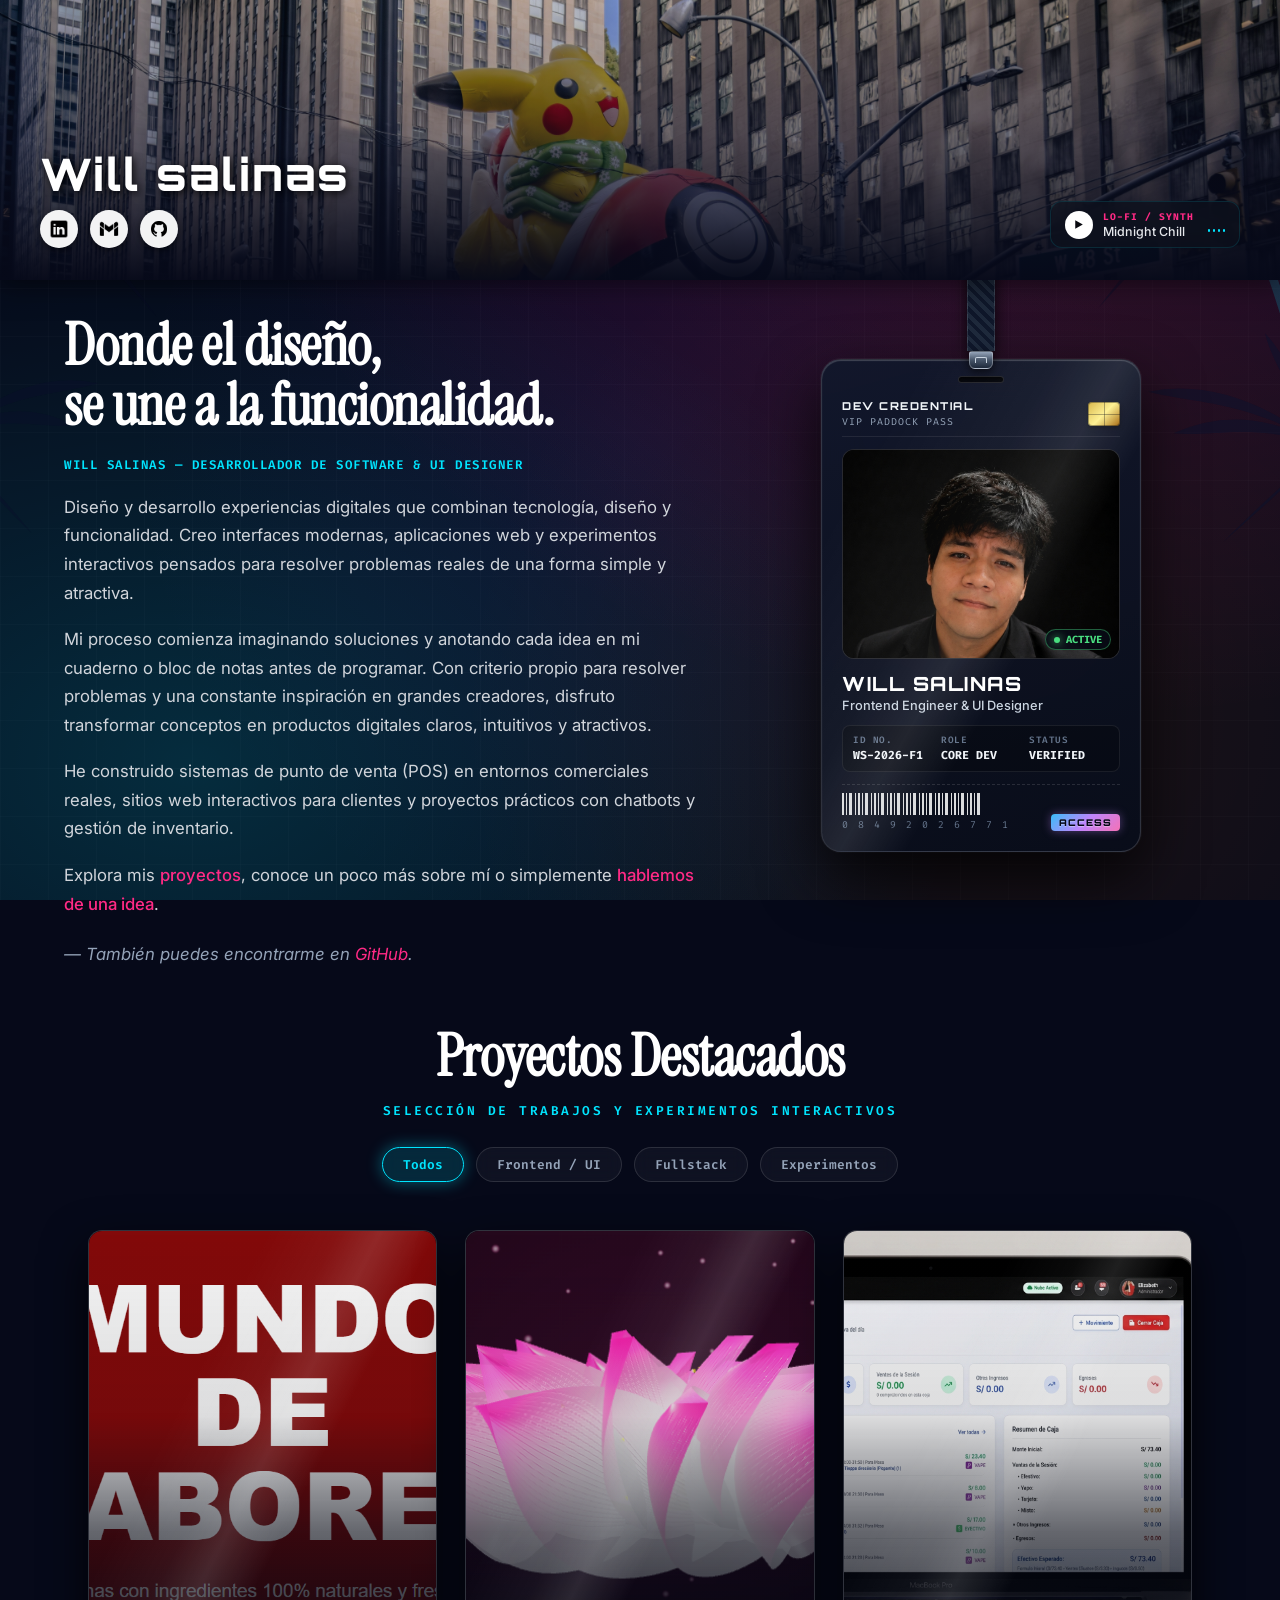
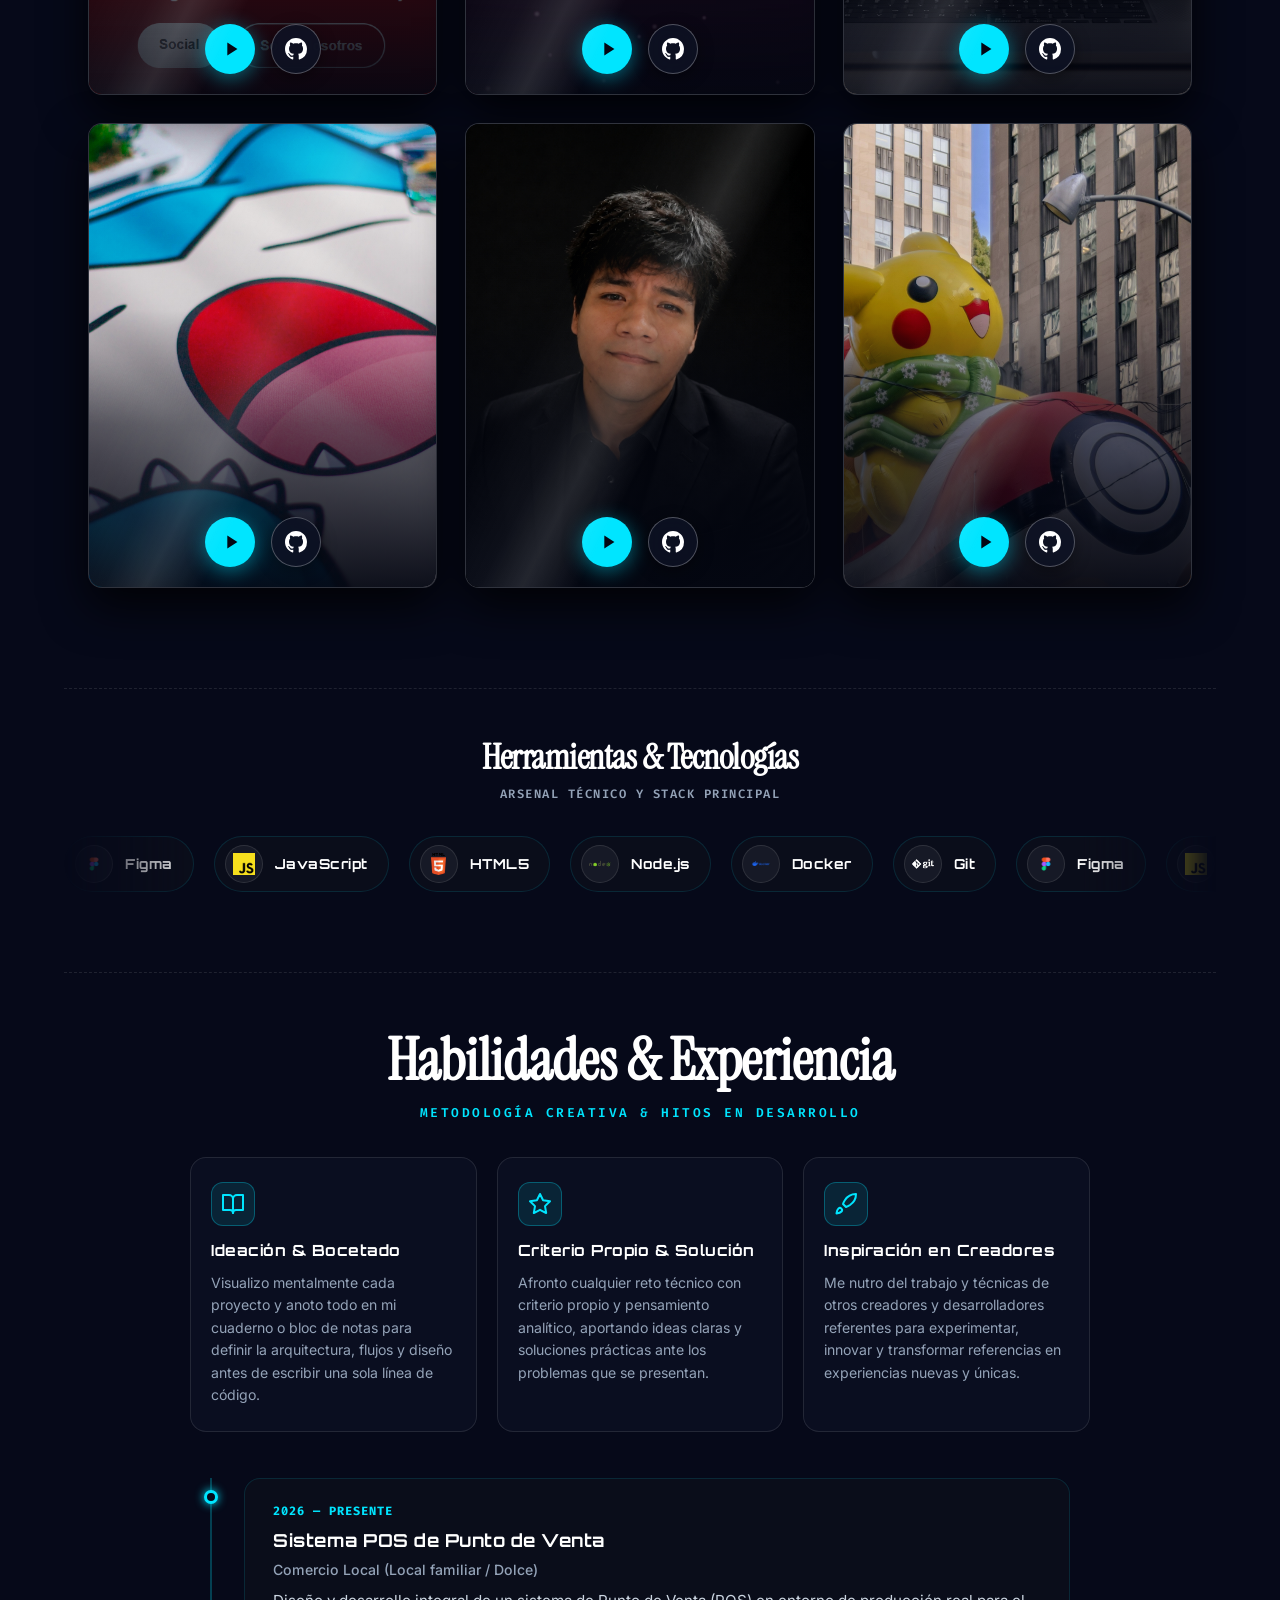
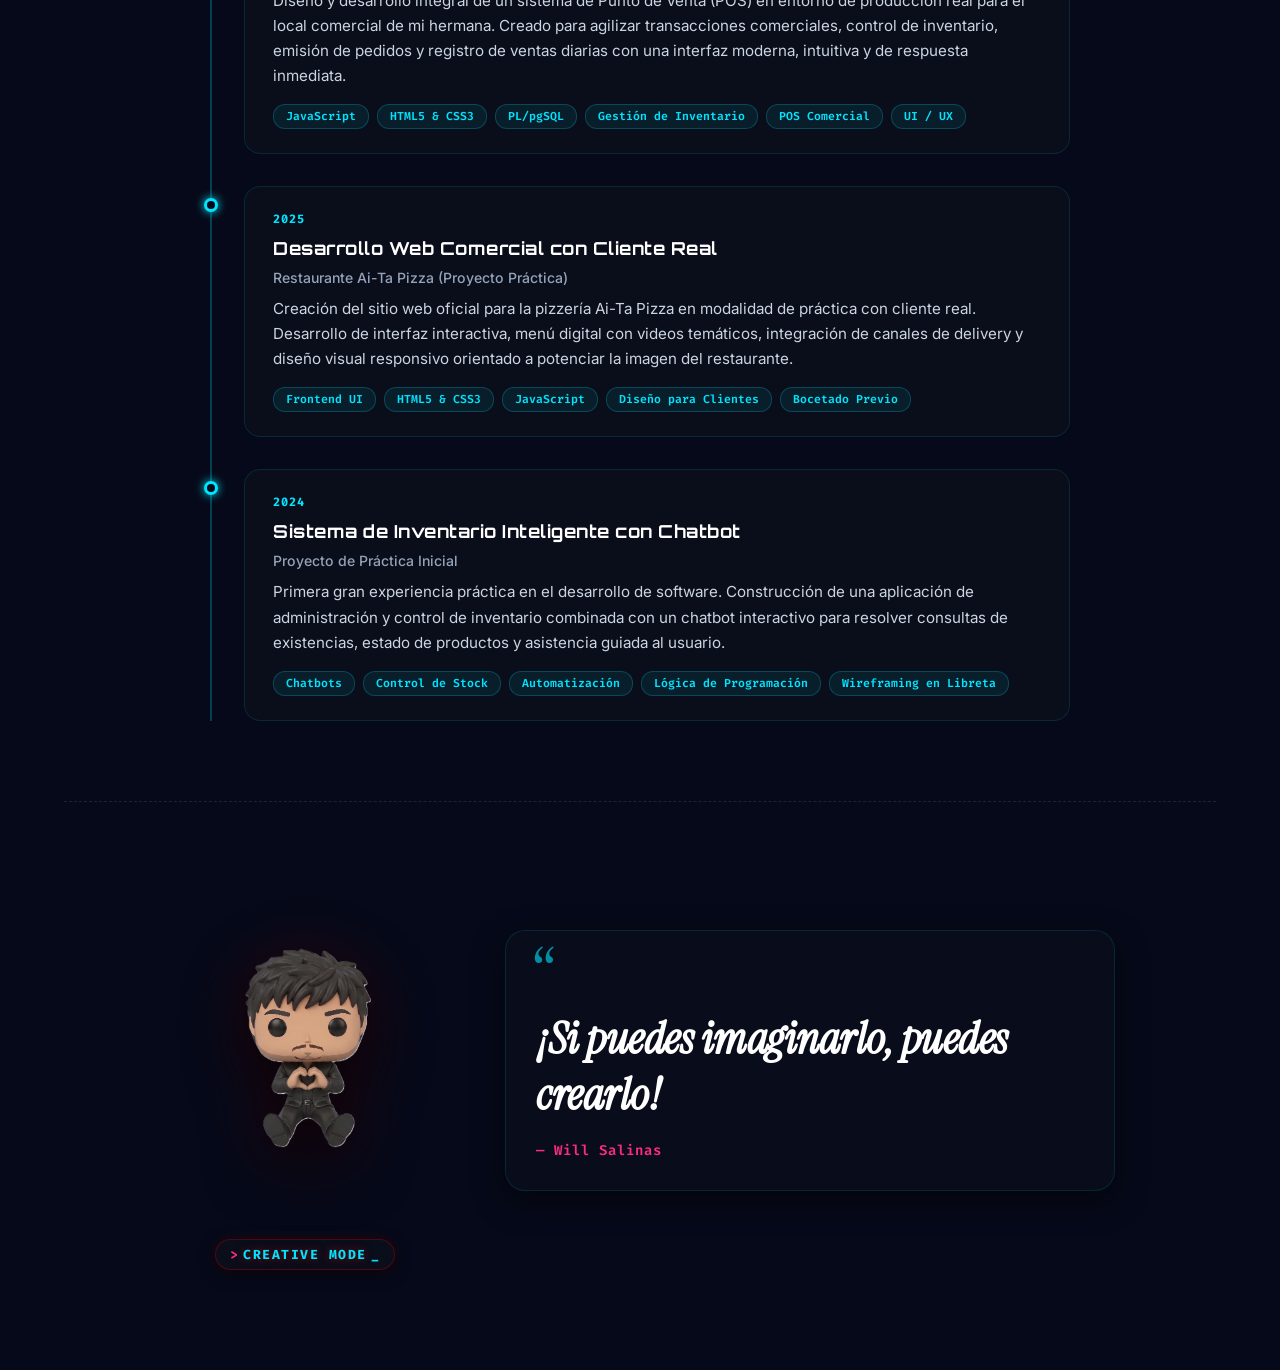
==== commit ba6d1423: "feat: add authentic creative skills and 2024-2026 experience timeline" ====
--- a/index.html
+++ b/index.html
@@ -94,11 +94,11 @@
         </p>
 
         <p>
-          Me interesa convertir ideas complejas en productos digitales claros, intuitivos y agradables de usar. Desde la arquitectura de una aplicación hasta el último detalle de su interfaz, disfruto construir cada parte del proceso.
+          Mi proceso comienza imaginando soluciones y anotando cada idea en mi cuaderno o bloc de notas antes de programar. Con criterio propio para resolver problemas y una constante inspiración en grandes creadores, disfruto transformar conceptos en productos digitales claros, intuitivos y atractivos.
         </p>
 
         <p>
-          He trabajado en proyectos de desarrollo de software, frontend y diseño de interfaces, explorando nuevas formas de crear experiencias web modernas y eficientes de forma independiente.
+          He construido sistemas de punto de venta (POS) en entornos comerciales reales, sitios web interactivos para clientes y proyectos prácticos con chatbots y gestión de inventario.
         </p>
 
         <p>
@@ -495,66 +495,116 @@
     </div>
   </section>
 
-  <!-- Sección 3: Línea de Tiempo de Experiencias & Habilidades -->
-  <section class="timeline-section">
+  <!-- Sección 3: Habilidades & Línea de Tiempo de Experiencias -->
+  <section class="timeline-section" id="experiencia">
     <div class="timeline-header">
-      <h3 class="section-title">Experiencia & Habilidades</h3>
-      <p class="section-subtag">TRAYECTORIA PROFESIONAL & HITOS DE APRENDIZAJE</p>
-    </div>
-
+      <h3 class="section-title">Habilidades &amp; Experiencia</h3>
+      <p class="section-subtag">METODOLOGÍA CREATIVA &amp; HITOS EN DESARROLLO</p>
+    </div>
+
+    <!-- Bloque de 3 Habilidades Clave -->
+    <div class="skills-highlight-grid">
+      <!-- Habilidad 1: De la mente al papel -->
+      <div class="skill-highlight-card">
+        <div class="skill-card-icon">
+          <svg viewBox="0 0 24 24" width="24" height="24" fill="none" stroke="currentColor" stroke-width="2" stroke-linecap="round" stroke-linejoin="round">
+            <path d="M2 3h6a4 4 0 0 1 4 4v14a3 3 0 0 0-3-3H2z"></path>
+            <path d="M22 3h-6a4 4 0 0 0-4 4v14a3 3 0 0 1 3-3h7z"></path>
+          </svg>
+        </div>
+        <h4 class="skill-card-title">Ideación &amp; Bocetado</h4>
+        <p class="skill-card-desc">
+          Visualizo mentalmente cada proyecto y anoto todo en mi cuaderno o bloc de notas para definir la arquitectura, flujos y diseño antes de escribir una sola línea de código.
+        </p>
+      </div>
+
+      <!-- Habilidad 2: Criterio propio y resolución -->
+      <div class="skill-highlight-card">
+        <div class="skill-card-icon">
+          <svg viewBox="0 0 24 24" width="24" height="24" fill="none" stroke="currentColor" stroke-width="2" stroke-linecap="round" stroke-linejoin="round">
+            <polygon points="12 2 15.09 8.26 22 9.27 17 14.14 18.18 21.02 12 17.77 5.82 21.02 7 14.14 2 9.27 8.91 8.26 12 2"></polygon>
+          </svg>
+        </div>
+        <h4 class="skill-card-title">Criterio Propio &amp; Solución</h4>
+        <p class="skill-card-desc">
+          Afronto cualquier reto técnico con criterio propio y pensamiento analítico, aportando ideas claras y soluciones prácticas ante los problemas que se presentan.
+        </p>
+      </div>
+
+      <!-- Habilidad 3: Inspiración y evolución continua -->
+      <div class="skill-highlight-card">
+        <div class="skill-card-icon">
+          <svg viewBox="0 0 24 24" width="24" height="24" fill="none" stroke="currentColor" stroke-width="2" stroke-linecap="round" stroke-linejoin="round">
+            <path d="M4.5 16.5c-1.5 1.26-2 5-2 5s3.74-.5 5-2c.71-.84.7-2.13-.09-2.91a2.18 2.18 0 0 0-2.91-.09z"></path>
+            <path d="m12 15-3-3a22 22 0 0 1 2-3.95A12.88 12.88 0 0 1 22 2c0 2.72-.78 7.5-6 11a22.35 22.35 0 0 1-4 2z"></path>
+          </svg>
+        </div>
+        <h4 class="skill-card-title">Inspiración en Creadores</h4>
+        <p class="skill-card-desc">
+          Me nutro del trabajo y técnicas de otros creadores y desarrolladores referentes para experimentar, innovar y transformar referencias en experiencias nuevas y únicas.
+        </p>
+      </div>
+    </div>
+
+    <!-- Línea de Tiempo Cronológica -->
     <div class="timeline-container">
-      <!-- Hito 1 -->
+      <!-- Hito 1: 2026 -->
       <div class="timeline-item">
         <div class="timeline-dot"></div>
         <div class="timeline-content">
-          <div class="timeline-date">2024 — PRESENTE</div>
-          <h4 class="timeline-role">Desarrollador Frontend &amp; UI Designer</h4>
-          <span class="timeline-company">Proyectos Independientes &amp; Freelance</span>
+          <div class="timeline-date">2026 — PRESENTE</div>
+          <h4 class="timeline-role">Sistema POS de Punto de Venta</h4>
+          <span class="timeline-company">Comercio Local (Local familiar / Dolce)</span>
           <p class="timeline-desc">
-            Diseño e implementación de sistemas de diseño escalables en Figma, maquetación de interfaces web interactivas de alto rendimiento con JavaScript moderno, CSS3 avanzado y animaciones micro-interactivas.
+            Diseño y desarrollo integral de un sistema de Punto de Venta (POS) en entorno de producción real para el local comercial de mi hermana. Creado para agilizar transacciones comerciales, control de inventario, emisión de pedidos y registro de ventas diarias con una interfaz moderna, intuitiva y de respuesta inmediata.
           </p>
           <div class="timeline-skills">
-            <span class="skill-pill">Figma</span>
-            <span class="skill-pill">JavaScript ES6+</span>
+            <span class="skill-pill">JavaScript</span>
+            <span class="skill-pill">HTML5 &amp; CSS3</span>
+            <span class="skill-pill">PL/pgSQL</span>
+            <span class="skill-pill">Gestión de Inventario</span>
+            <span class="skill-pill">POS Comercial</span>
             <span class="skill-pill">UI / UX</span>
-            <span class="skill-pill">HTML5 & CSS3</span>
-          </div>
-        </div>
-      </div>
-
-      <!-- Hito 2 -->
+          </div>
+        </div>
+      </div>
+
+      <!-- Hito 2: 2025 -->
       <div class="timeline-item">
         <div class="timeline-dot"></div>
         <div class="timeline-content">
-          <div class="timeline-date">2023 — 2024</div>
-          <h4 class="timeline-role">Desarrollo Web &amp; APIs Backend</h4>
-          <span class="timeline-company">Formación &amp; Aplicaciones Prácticas</span>
+          <div class="timeline-date">2025</div>
+          <h4 class="timeline-role">Desarrollo Web Comercial con Cliente Real</h4>
+          <span class="timeline-company">Restaurante Ai-Ta Pizza (Proyecto Práctica)</span>
           <p class="timeline-desc">
-            Construcción de servicios backend y APIs RESTful con Node.js y Express, manejo de base de datos relacionales y no relacionales, e integración de contenedores Docker para entornos de desarrollo.
+            Creación del sitio web oficial para la pizzería Ai-Ta Pizza en modalidad de práctica con cliente real. Desarrollo de interfaz interactiva, menú digital con videos temáticos, integración de canales de delivery y diseño visual responsivo orientado a potenciar la imagen del restaurante.
           </p>
           <div class="timeline-skills">
-            <span class="skill-pill">Node.js</span>
-            <span class="skill-pill">Express</span>
-            <span class="skill-pill">Docker</span>
-            <span class="skill-pill">Git / GitHub</span>
-          </div>
-        </div>
-      </div>
-
-      <!-- Hito 3 -->
+            <span class="skill-pill">Frontend UI</span>
+            <span class="skill-pill">HTML5 &amp; CSS3</span>
+            <span class="skill-pill">JavaScript</span>
+            <span class="skill-pill">Diseño para Clientes</span>
+            <span class="skill-pill">Bocetado Previo</span>
+          </div>
+        </div>
+      </div>
+
+      <!-- Hito 3: 2024 -->
       <div class="timeline-item">
         <div class="timeline-dot"></div>
         <div class="timeline-content">
-          <div class="timeline-date">2022 — 2023</div>
-          <h4 class="timeline-role">Fundamentos de Programación &amp; Creatividad Digital</h4>
-          <span class="timeline-company">Inicios en Desarrollo de Software</span>
+          <div class="timeline-date">2024</div>
+          <h4 class="timeline-role">Sistema de Inventario Inteligente con Chatbot</h4>
+          <span class="timeline-company">Proyecto de Práctica Inicial</span>
           <p class="timeline-desc">
-            Algoritmos, estructuras de datos, lógica de programación y primeros pasos en diseño visual de interfaces web adaptables para diferentes dispositivos.
+            Primera gran experiencia práctica en el desarrollo de software. Construcción de una aplicación de administración y control de inventario combinada con un chatbot interactivo para resolver consultas de existencias, estado de productos y asistencia guiada al usuario.
           </p>
           <div class="timeline-skills">
+            <span class="skill-pill">Chatbots</span>
+            <span class="skill-pill">Control de Stock</span>
+            <span class="skill-pill">Automatización</span>
             <span class="skill-pill">Lógica de Programación</span>
-            <span class="skill-pill">Diseño Web Responsivo</span>
-            <span class="skill-pill">Clean Code</span>
+            <span class="skill-pill">Wireframing en Libreta</span>
           </div>
         </div>
       </div>
--- a/css/index.css
+++ b/css/index.css
@@ -999,6 +999,97 @@
   text-transform: uppercase;
 }
 
+/* Bloque de 3 Habilidades Clave */
+.skills-highlight-grid {
+  display: grid;
+  grid-template-columns: repeat(3, 1fr);
+  gap: 20px;
+  max-width: 900px;
+  margin: 0 auto 10px;
+  width: 100%;
+}
+
+.skill-highlight-card {
+  background: rgba(13, 18, 36, 0.7);
+  border: 1px solid rgba(255, 255, 255, 0.1);
+  border-radius: 16px;
+  padding: 24px 20px;
+  display: flex;
+  flex-direction: column;
+  gap: 12px;
+  backdrop-filter: blur(10px);
+  -webkit-backdrop-filter: blur(10px);
+  transition: all 0.3s cubic-bezier(0.16, 1, 0.3, 1);
+  position: relative;
+  overflow: hidden;
+}
+
+.skill-highlight-card::before {
+  content: '';
+  position: absolute;
+  top: 0;
+  left: 0;
+  width: 100%;
+  height: 2px;
+  background: linear-gradient(90deg, transparent, var(--cyan-neon), transparent);
+  opacity: 0;
+  transition: opacity 0.3s ease;
+}
+
+.skill-highlight-card:hover {
+  transform: translateY(-4px);
+  background: rgba(17, 24, 48, 0.9);
+  border-color: rgba(0, 229, 255, 0.4);
+  box-shadow: 0 12px 28px rgba(0, 0, 0, 0.4), 0 0 20px rgba(0, 229, 255, 0.15);
+}
+
+.skill-highlight-card:hover::before {
+  opacity: 1;
+}
+
+.skill-card-icon {
+  width: 44px;
+  height: 44px;
+  border-radius: 12px;
+  background: rgba(0, 229, 255, 0.1);
+  border: 1px solid rgba(0, 229, 255, 0.3);
+  color: var(--cyan-neon);
+  display: flex;
+  align-items: center;
+  justify-content: center;
+  margin-bottom: 2px;
+  transition: all 0.3s ease;
+}
+
+.skill-highlight-card:hover .skill-card-icon {
+  background: var(--cyan-neon);
+  color: #040714;
+  box-shadow: 0 0 16px rgba(0, 229, 255, 0.6);
+  transform: scale(1.06);
+}
+
+.skill-card-title {
+  font-family: 'Orbitron', sans-serif;
+  font-size: 0.96rem;
+  font-weight: 700;
+  color: #ffffff;
+  letter-spacing: 0.5px;
+}
+
+.skill-card-desc {
+  font-family: 'Inter', sans-serif;
+  font-size: 0.88rem;
+  line-height: 1.6;
+  color: #94a3b8;
+}
+
+@media (max-width: 900px) {
+  .skills-highlight-grid {
+    grid-template-columns: 1fr;
+    gap: 16px;
+  }
+}
+
 .timeline-container {
   position: relative;
   max-width: 860px;
@@ -1007,7 +1098,7 @@
   display: flex;
   flex-direction: column;
   gap: 32px;
-  border-left: 2px solid rgba(225, 6, 0, 0.25);
+  border-left: 2px solid rgba(0, 229, 255, 0.25);
 }
 
 .timeline-item {
@@ -1048,8 +1139,8 @@
 
 .timeline-item:hover .timeline-content {
   background: rgba(13, 16, 28, 0.9);
-  border-color: rgba(225, 6, 0, 0.35);
-  box-shadow: 0 10px 30px rgba(0, 0, 0, 0.5), 0 0 16px rgba(225, 6, 0, 0.1);
+  border-color: rgba(0, 229, 255, 0.35);
+  box-shadow: 0 10px 30px rgba(0, 0, 0, 0.5), 0 0 16px rgba(0, 229, 255, 0.12);
   transform: translateX(4px);
 }
 
@@ -1057,13 +1148,13 @@
   font-family: 'Fira Code', monospace;
   font-size: 0.75rem;
   font-weight: 700;
-  color: var(--ferrari-yellow);
+  color: var(--cyan-neon);
   letter-spacing: 1px;
 }
 
 .timeline-role {
   font-family: 'Orbitron', sans-serif;
-  font-size: 1.15rem;
+  font-size: 1.12rem;
   font-weight: 700;
   color: #ffffff;
   letter-spacing: 0.5px;
@@ -1095,17 +1186,17 @@
   font-size: 0.72rem;
   font-weight: 600;
   color: var(--cyan-neon);
-  background: rgba(225, 6, 0, 0.08);
-  border: 1px solid rgba(225, 6, 0, 0.2);
+  background: rgba(0, 229, 255, 0.08);
+  border: 1px solid rgba(0, 229, 255, 0.22);
   padding: 4px 12px;
   border-radius: 12px;
   transition: all 0.2s ease;
 }
 
 .skill-pill:hover {
-  background: rgba(225, 6, 0, 0.2);
+  background: rgba(0, 229, 255, 0.2);
   border-color: var(--cyan-neon);
-  box-shadow: 0 0 10px rgba(225, 6, 0, 0.3);
+  box-shadow: 0 0 12px rgba(0, 229, 255, 0.35);
 }
 
 /* --- SecciÃ³n 4: Funko Showcase & Frase Inspiradora --- */
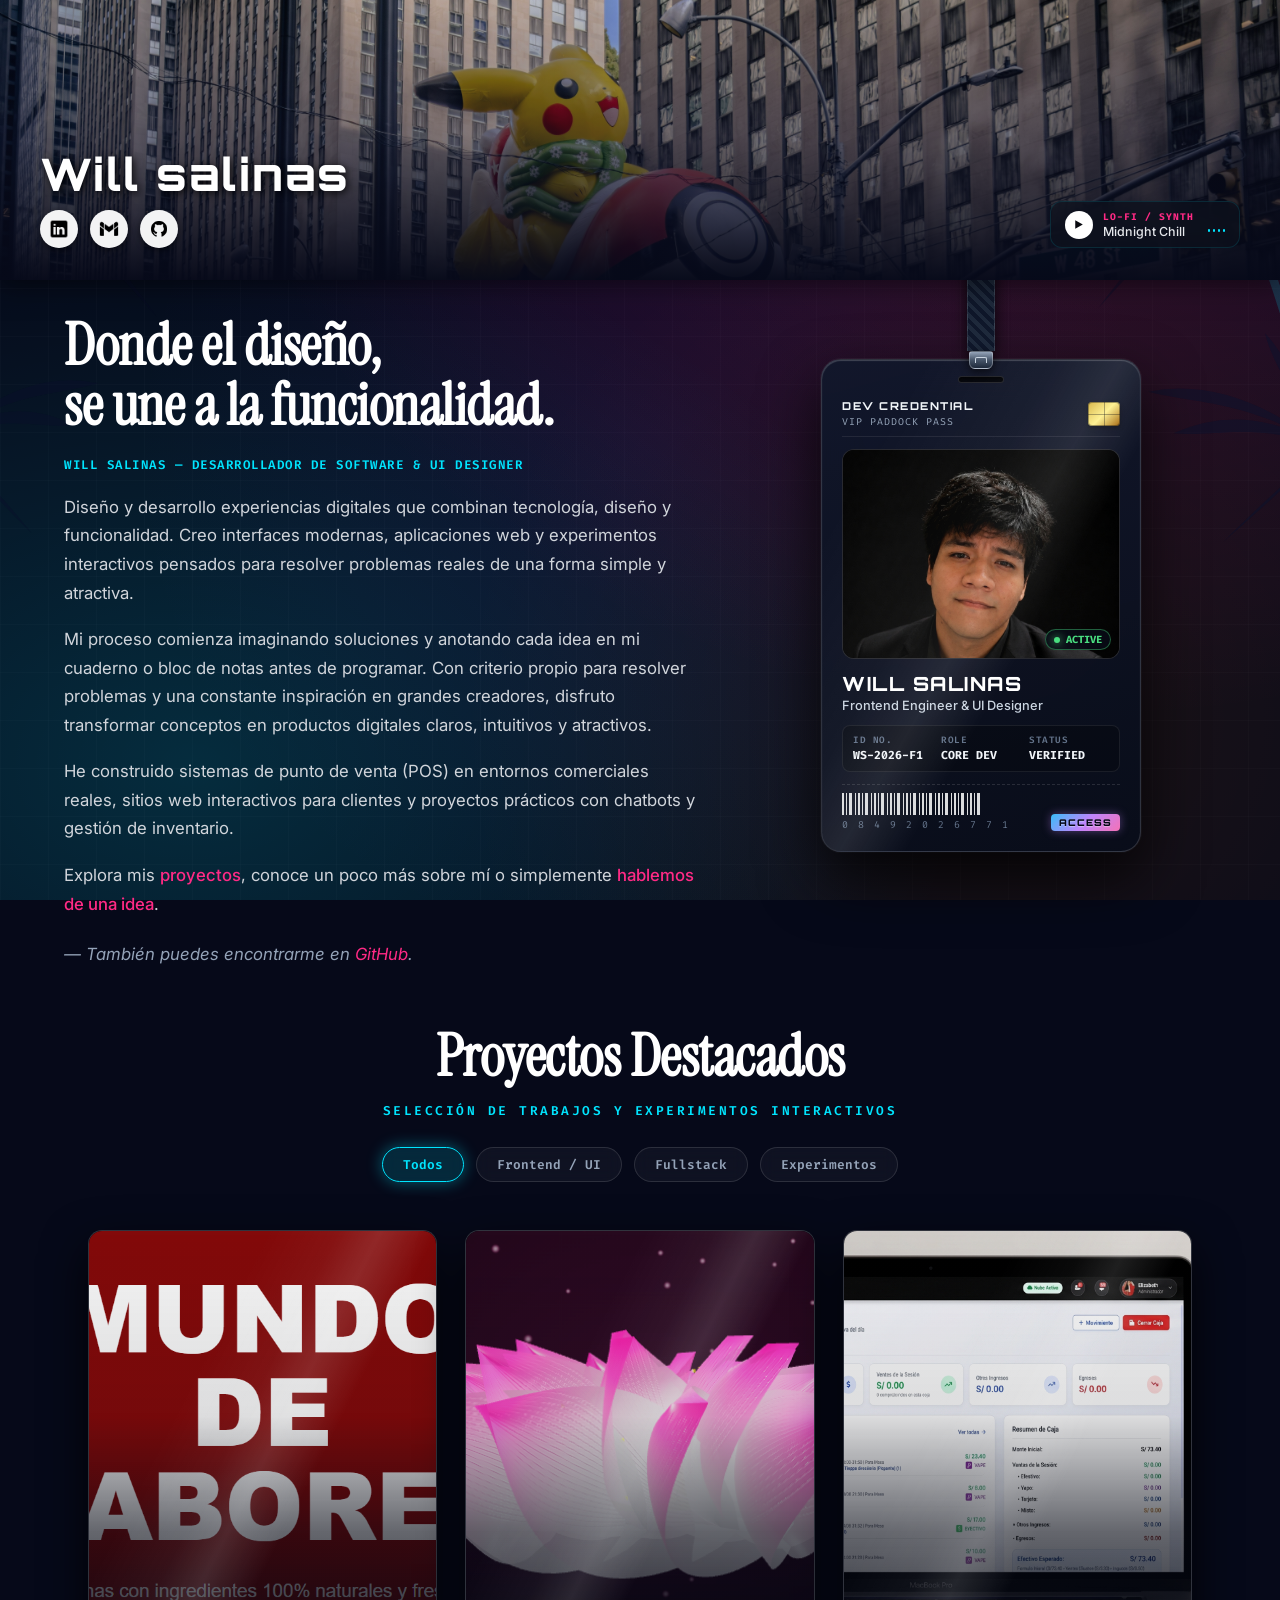
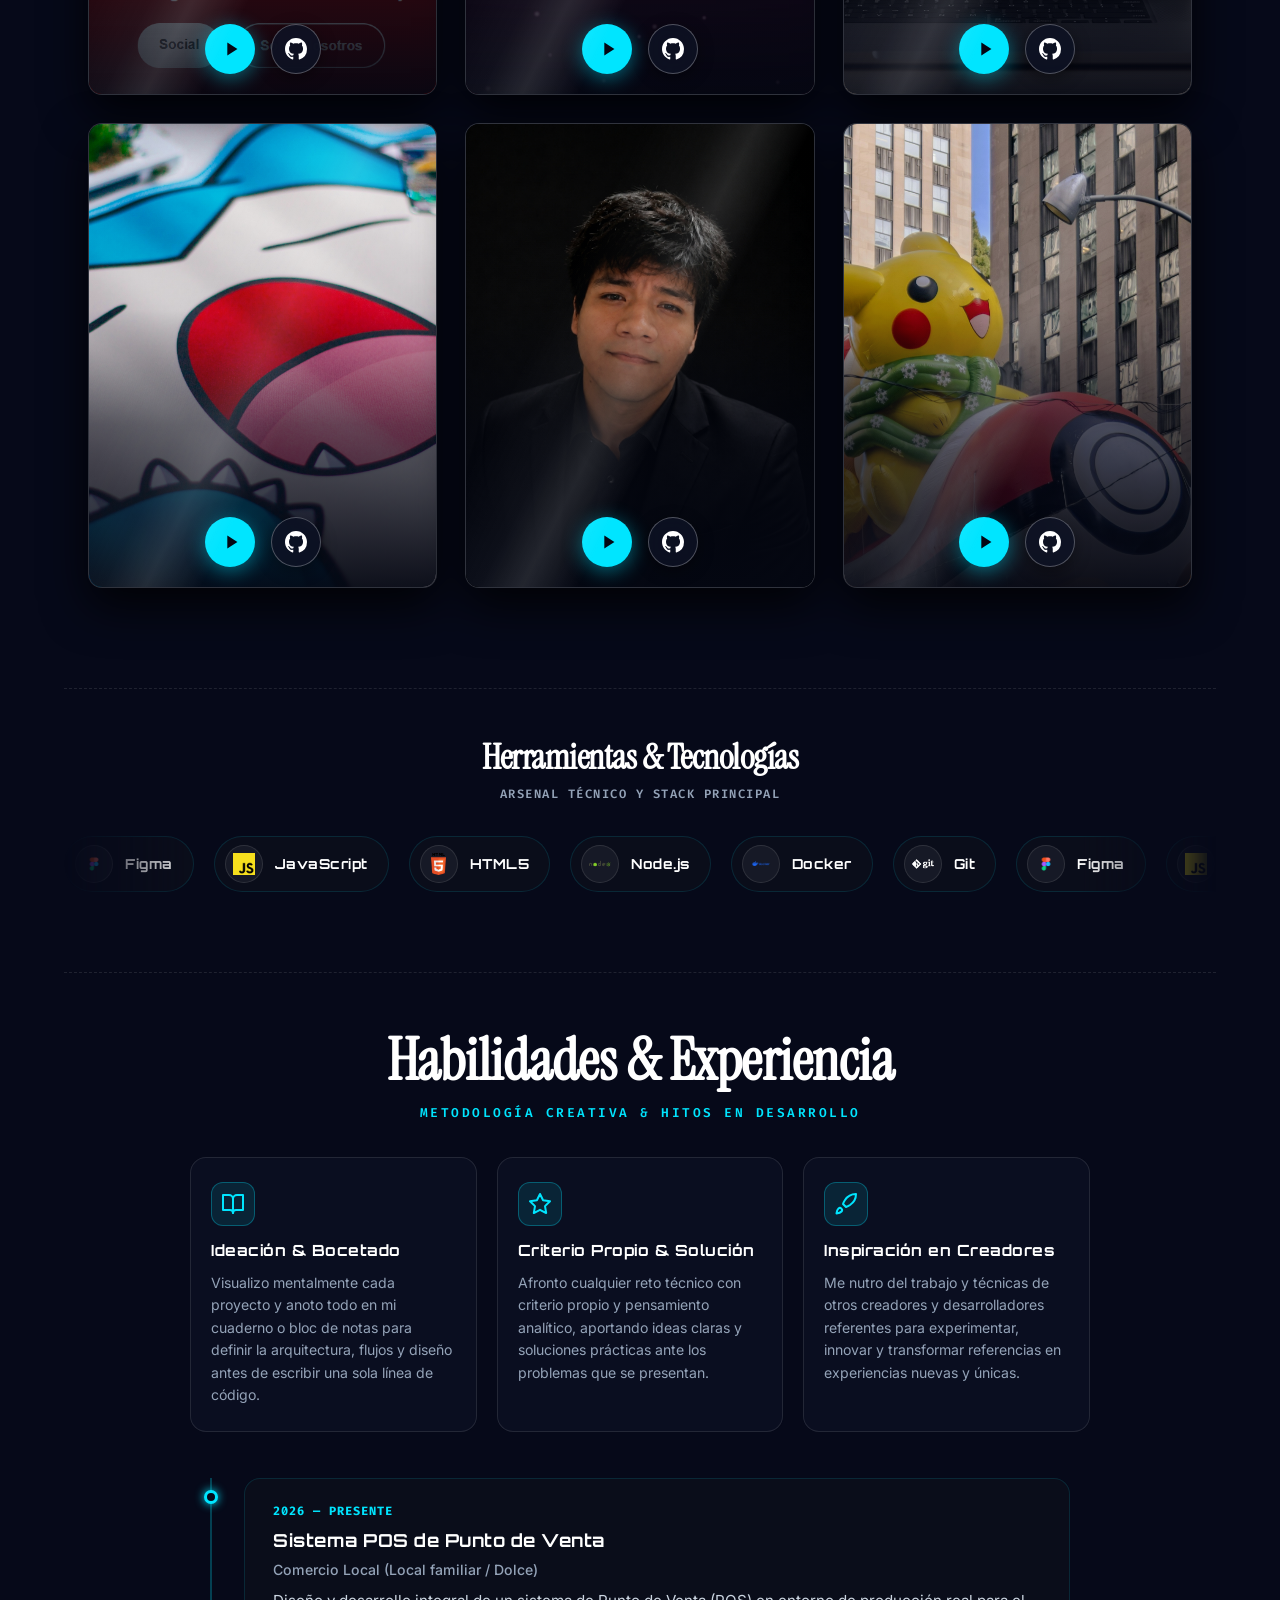
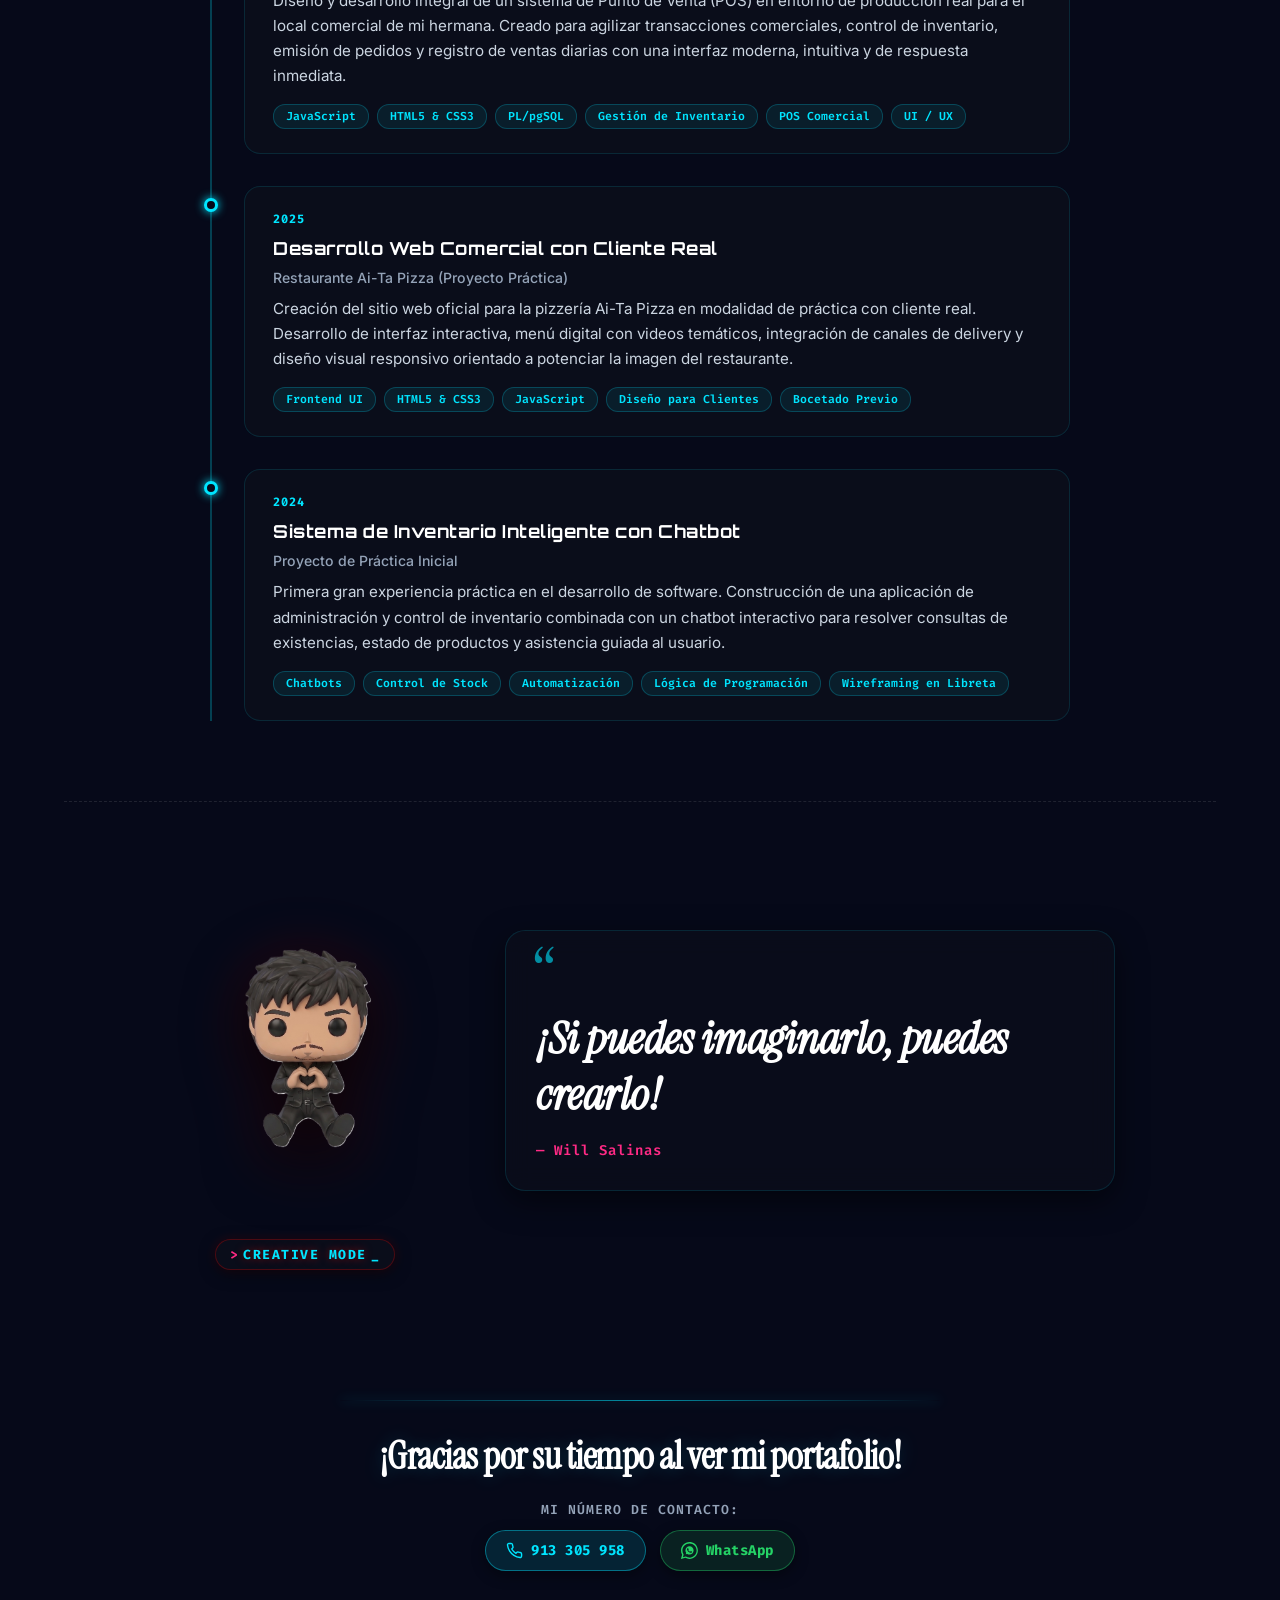
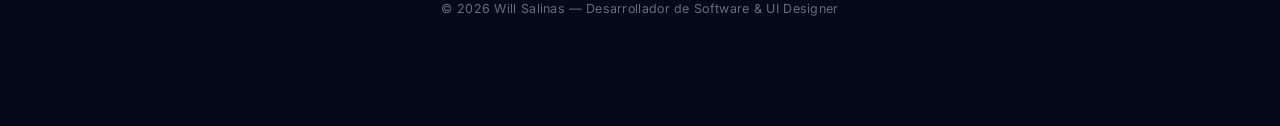
==== commit beb1ec0f: "feat: add thank you footer with contact number 913305958 and whatsapp action" ====
--- a/index.html
+++ b/index.html
@@ -637,6 +637,35 @@
     </div>
   </section>
 
+  <!-- Pie de Página / Agradecimiento & Contacto -->
+  <footer class="portfolio-footer">
+    <div class="footer-container">
+      <div class="footer-glow-line"></div>
+      <h4 class="footer-thanks">¡Gracias por su tiempo al ver mi portafolio!</h4>
+      
+      <div class="footer-contact-box">
+        <span class="contact-label">Mi número de contacto:</span>
+        <div class="contact-actions">
+          <a href="tel:913305958" class="contact-pill-btn phone-btn" title="Llamar al 913305958">
+            <svg viewBox="0 0 24 24" width="17" height="17" fill="none" stroke="currentColor" stroke-width="2" stroke-linecap="round" stroke-linejoin="round">
+              <path d="M22 16.92v3a2 2 0 0 1-2.18 2 19.79 19.79 0 0 1-8.63-3.07 19.5 19.5 0 0 1-6-6 19.79 19.79 0 0 1-3.07-8.67A2 2 0 0 1 4.11 2h3a2 2 0 0 1 2 1.72 12.84 12.84 0 0 0 .7 2.81 2 2 0 0 1-.45 2.11L8.09 9.91a16 16 0 0 0 6 6l1.27-1.27a2 2 0 0 1 2.11-.45 12.84 12.84 0 0 0 2.81.7A2 2 0 0 1 22 16.92z"></path>
+            </svg>
+            <span class="phone-text">913 305 958</span>
+          </a>
+
+          <a href="https://wa.me/51913305958" target="_blank" rel="noopener noreferrer" class="contact-pill-btn whatsapp-btn" title="Enviar WhatsApp al 913305958">
+            <svg viewBox="0 0 24 24" width="17" height="17" fill="currentColor">
+              <path d="M12.031 6.172c-3.181 0-5.767 2.586-5.768 5.766-.001 1.298.38 2.27 1.019 3.287l-.582 2.128 2.182-.573c.978.58 1.911.928 3.145.929 3.178 0 5.767-2.587 5.768-5.766.001-3.187-2.575-5.771-5.764-5.771zm3.392 8.244c-.144.405-.837.774-1.17.824-.299.045-.677.063-1.092-.069-.252-.08-.575-.187-.988-.365-1.739-.751-2.874-2.502-2.961-2.617-.087-.116-.708-.94-.708-1.793s.448-1.273.607-1.446c.159-.173.346-.217.462-.217l.332.006c.106.005.249-.04.39.298.144.347.491 1.2.534 1.287.043.087.072.188.014.304-.058.116-.087.188-.173.289l-.26.304c-.087.086-.177.18-.076.354.101.174.449.741.964 1.201.662.591 1.221.774 1.394.86s.274.072.376-.043c.101-.116.433-.506.549-.68.116-.173.231-.145.39-.087s1.011.477 1.184.564.289.13.332.202c.045.072.045.419-.099.824zm-3.423-14.416c-6.627 0-12 5.373-12 12 0 2.158.572 4.187 1.572 5.941l-1.668 6.096 6.273-1.645c1.683.917 3.607 1.439 5.654 1.439 6.627 0 12-5.373 12-12 0-6.627-5.373-12-12-12zm0 22c-1.859 0-3.6-.503-5.1-1.381l-.365-.216-3.791.995 1.012-3.696-.237-.377c-.961-1.527-1.469-3.3-1.469-5.155 0-5.514 4.486-10 10-10s10 4.486 10 10-4.486 10-10 10z"/>
+            </svg>
+            <span>WhatsApp</span>
+          </a>
+        </div>
+      </div>
+
+      <p class="footer-copy">&copy; 2026 Will Salinas &mdash; Desarrollador de Software &amp; UI Designer</p>
+    </div>
+  </footer>
+
 </main>
 
   <!-- Modal de Video Demostración (2 Columnas: Descripción a la Izquierda, Video a la Derecha) -->
--- a/css/index.css
+++ b/css/index.css
@@ -1402,3 +1402,113 @@
     line-height: 1.65;
   }
 }
+
+/* ===================================================
+   PIE DE PÁGINA / FOOTER (AGRADECIMIENTO & CONTACTO)
+   =================================================== */
+.portfolio-footer {
+  margin-top: 70px;
+  padding-top: 40px;
+  padding-bottom: 30px;
+  width: 100%;
+}
+
+.footer-container {
+  display: flex;
+  flex-direction: column;
+  align-items: center;
+  text-align: center;
+  gap: 20px;
+  position: relative;
+}
+
+.footer-glow-line {
+  width: 100%;
+  max-width: 600px;
+  height: 1.5px;
+  background: linear-gradient(90deg, transparent, rgba(0, 229, 255, 0.6), transparent);
+  box-shadow: 0 0 12px rgba(0, 229, 255, 0.4);
+  margin-bottom: 10px;
+}
+
+.footer-thanks {
+  font-family: 'Instrument Serif', Georgia, serif;
+  font-size: clamp(1.8rem, 3.5vw, 2.4rem);
+  font-weight: 700;
+  color: #ffffff;
+  letter-spacing: -0.5px;
+  text-shadow: 0 0 20px rgba(0, 229, 255, 0.2);
+}
+
+.footer-contact-box {
+  display: flex;
+  flex-direction: column;
+  align-items: center;
+  gap: 12px;
+}
+
+.contact-label {
+  font-family: 'Fira Code', monospace;
+  font-size: 0.82rem;
+  font-weight: 600;
+  color: var(--text-muted);
+  letter-spacing: 1px;
+  text-transform: uppercase;
+}
+
+.contact-actions {
+  display: flex;
+  align-items: center;
+  justify-content: center;
+  flex-wrap: wrap;
+  gap: 14px;
+}
+
+.contact-pill-btn {
+  display: inline-flex;
+  align-items: center;
+  gap: 8px;
+  padding: 10px 20px;
+  border-radius: 30px;
+  text-decoration: none;
+  font-family: 'Fira Code', monospace;
+  font-size: 0.88rem;
+  font-weight: 700;
+  letter-spacing: 0.5px;
+  transition: all 0.25s cubic-bezier(0.16, 1, 0.3, 1);
+  box-shadow: 0 4px 14px rgba(0, 0, 0, 0.4);
+}
+
+.contact-pill-btn.phone-btn {
+  background: rgba(0, 229, 255, 0.12);
+  color: #00e5ff;
+  border: 1.5px solid rgba(0, 229, 255, 0.4);
+}
+
+.contact-pill-btn.phone-btn:hover {
+  background: #00e5ff;
+  color: #040714;
+  box-shadow: 0 0 22px rgba(0, 229, 255, 0.7);
+  transform: translateY(-2px) scale(1.04);
+}
+
+.contact-pill-btn.whatsapp-btn {
+  background: rgba(37, 211, 102, 0.12);
+  color: #25d366;
+  border: 1.5px solid rgba(37, 211, 102, 0.4);
+}
+
+.contact-pill-btn.whatsapp-btn:hover {
+  background: #25d366;
+  color: #040714;
+  box-shadow: 0 0 22px rgba(37, 211, 102, 0.7);
+  transform: translateY(-2px) scale(1.04);
+}
+
+.footer-copy {
+  font-family: 'Inter', sans-serif;
+  font-size: 0.78rem;
+  color: rgba(255, 255, 255, 0.4);
+  margin-top: 10px;
+  letter-spacing: 0.3px;
+}
